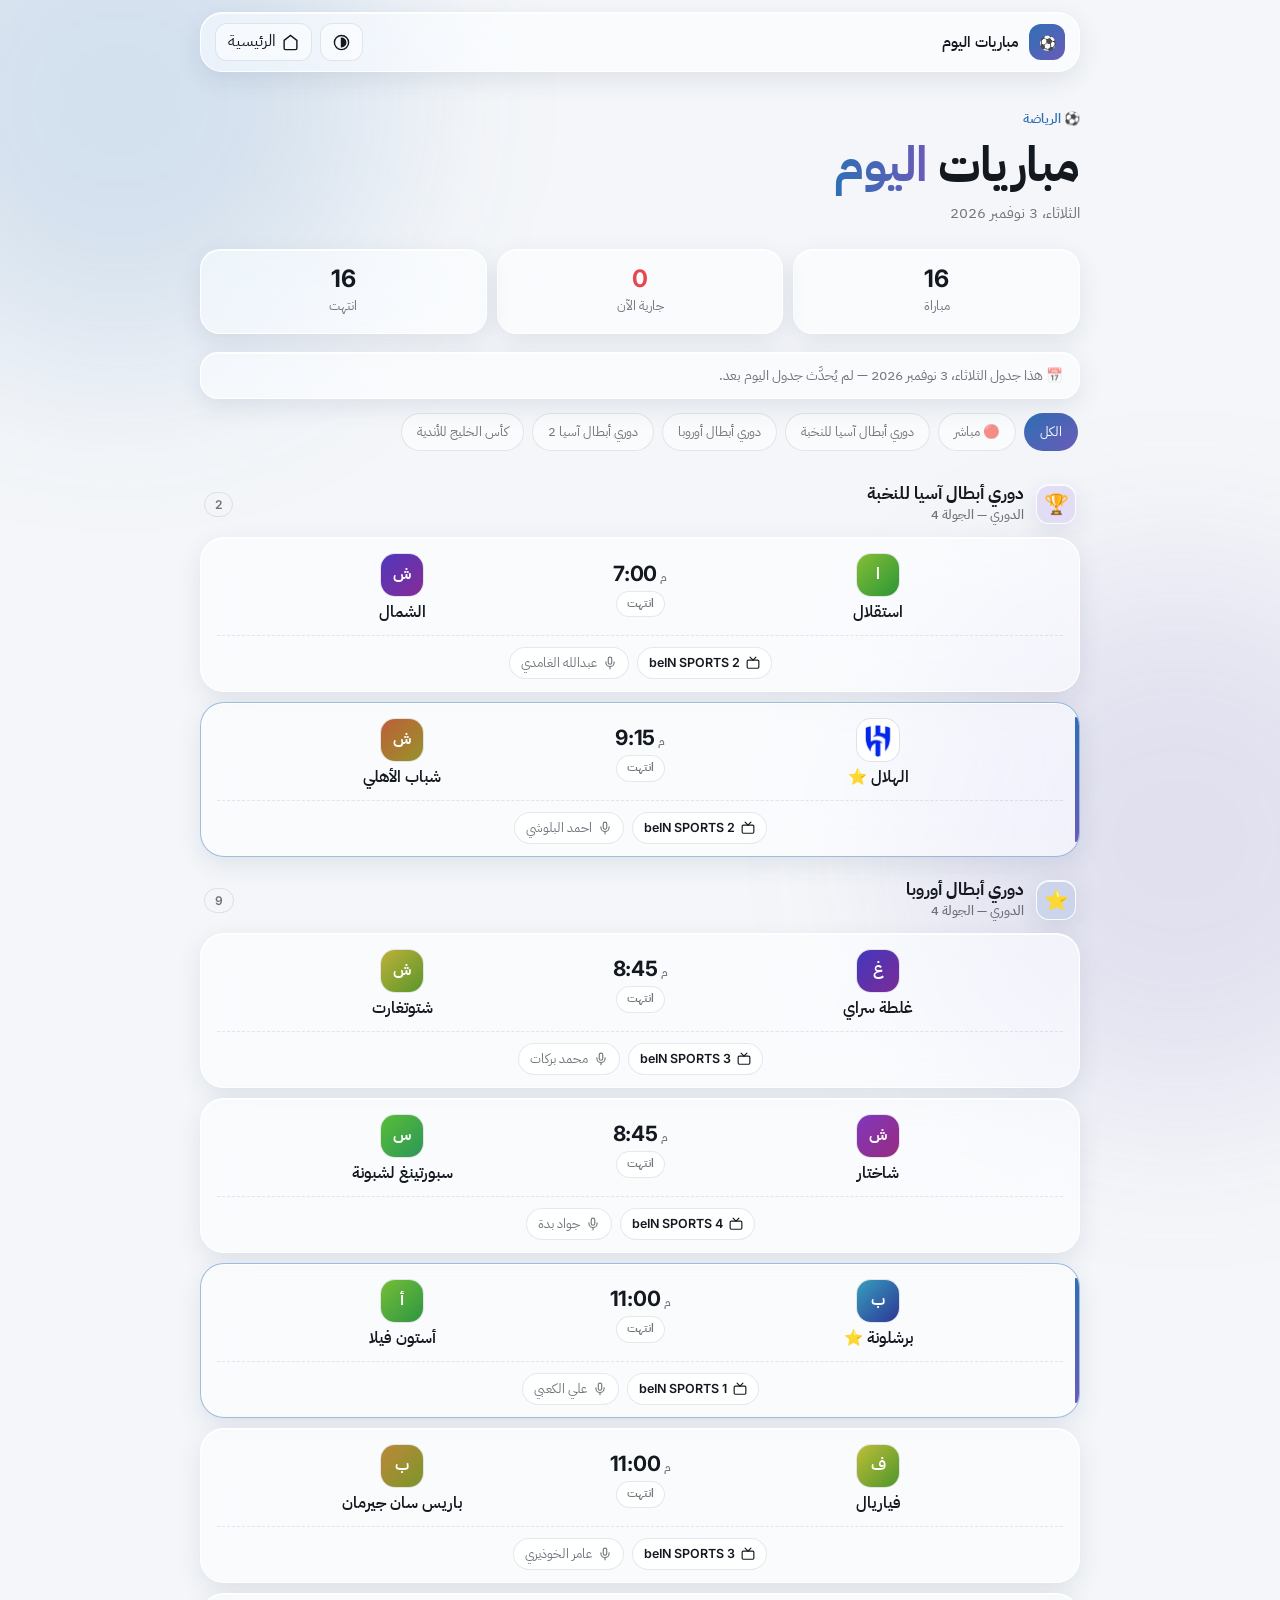
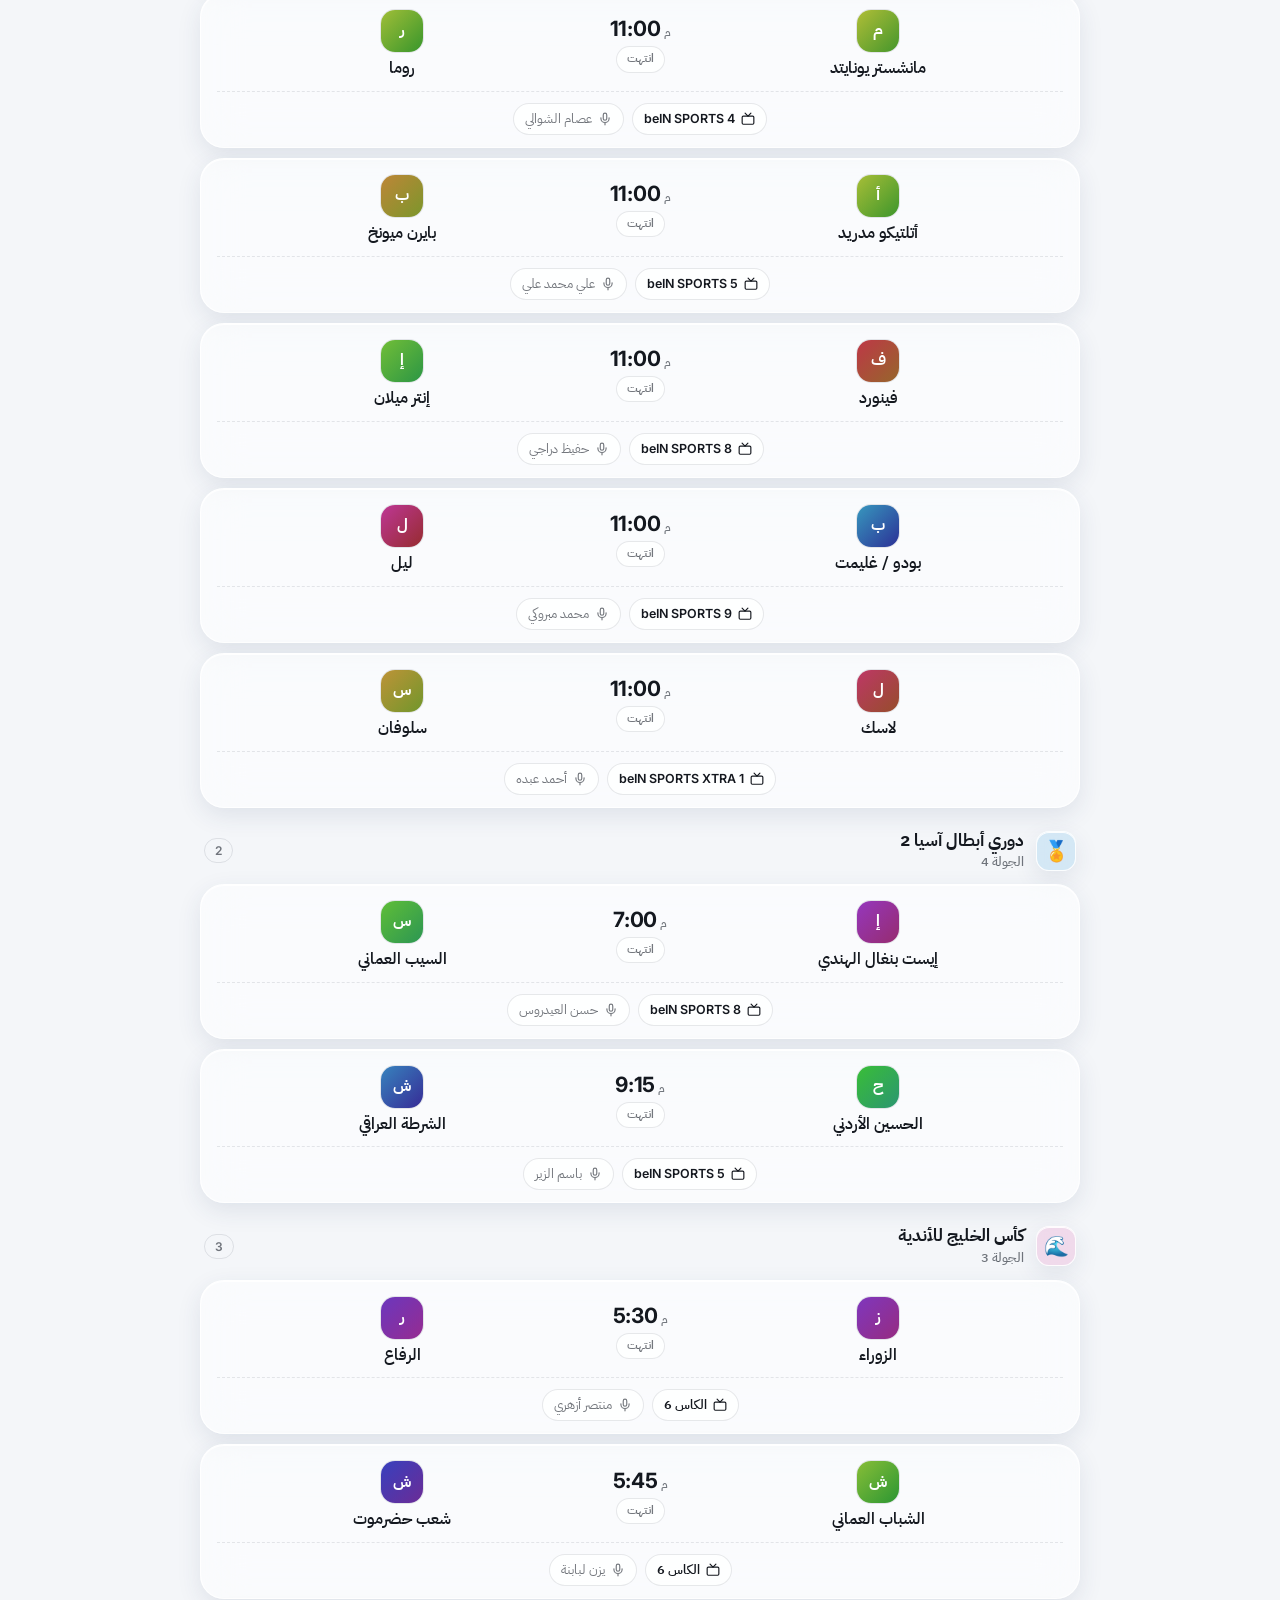
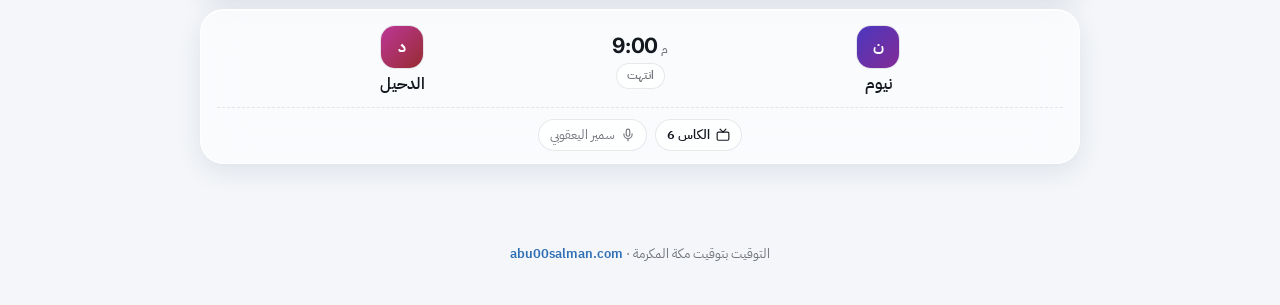
==== matches.html @ 69047733 "Matches: inline player, private device-only M3U panel, channel auto-matching, stale-day counter fix " ====
<!DOCTYPE html>
<html lang="ar" dir="rtl">
<head>
<meta charset="UTF-8"/>
<meta name="viewport" content="width=device-width, initial-scale=1, viewport-fit=cover"/>
<title>مباريات اليوم — رمزي الحقوي</title>
<meta name="description" content="جدول مباريات اليوم مع القنوات الناقلة والمعلقين"/>
<meta name="theme-color" content="#0a0c10"/>
<link rel="icon" href="data:image/svg+xml,<svg xmlns='http://www.w3.org/2000/svg' viewBox='0 0 100 100'><text y='.9em' font-size='80'>⚽</text></svg>"/>
<link rel="preconnect" href="https://fonts.googleapis.com"/>
<link rel="preconnect" href="https://fonts.gstatic.com" crossorigin/>
<link href="https://fonts.googleapis.com/css2?family=IBM+Plex+Sans+Arabic:wght@400;500;600;700&family=Inter:wght@500;600;700;800&display=swap" rel="stylesheet"/>
<style>
*{box-sizing:border-box;margin:0}
:root{
  --bg:#f4f6f9;--text:#14181f;--text2:rgba(24,30,40,.6);
  --glass:rgba(255,255,255,.55);--glass2:rgba(255,255,255,.8);
  --gborder:rgba(255,255,255,.9);--gborder2:rgba(20,30,50,.1);
  --accent:#2f6fb5;--accent2:#6a5bb8;--live:#e5484d;--ok:#1a936f;
  --shadow-sm:0 8px 24px rgba(40,60,100,.1);--hi:inset 0 1px 0 rgba(255,255,255,.9);
  --blob1:rgba(47,111,181,.16);--blob2:rgba(106,91,184,.14);
  color-scheme:light;
}
html[data-theme="dark"]{
  --bg:#0a0c10;--text:#f2f5f9;--text2:rgba(228,234,242,.62);
  --glass:rgba(255,255,255,.055);--glass2:rgba(255,255,255,.1);
  --gborder:rgba(255,255,255,.12);--gborder2:rgba(255,255,255,.2);
  --accent:#7cc4f7;--accent2:#9d8cd4;
  --shadow-sm:0 8px 24px rgba(0,0,0,.35);--hi:inset 0 1px 0 rgba(255,255,255,.08);
  --blob1:rgba(124,196,247,.12);--blob2:rgba(157,140,212,.12);
  color-scheme:dark;
}
html[data-theme="mono"]{
  --bg:#EFEEEA;--text:#0B0B0B;--text2:rgba(11,11,11,.52);
  --glass:#fff;--glass2:#F4F3EF;--gborder:rgba(11,11,11,.08);--gborder2:rgba(11,11,11,.14);
  --accent:#0B0B0B;--accent2:#0B0B0B;--blob1:transparent;--blob2:transparent;
}
body{font-family:'IBM Plex Sans Arabic','Inter',system-ui,sans-serif;background:var(--bg);color:var(--text);min-height:100vh;line-height:1.6;overflow-x:hidden;transition:background .5s,color .5s}
body::before,body::after{content:"";position:fixed;width:520px;height:520px;border-radius:50%;filter:blur(90px);z-index:-1;pointer-events:none}
body::before{background:var(--blob1);top:-160px;inset-inline-end:-140px}
body::after{background:var(--blob2);bottom:-200px;inset-inline-start:-160px}
.glass{background:var(--glass);backdrop-filter:blur(22px) saturate(170%);-webkit-backdrop-filter:blur(22px) saturate(170%);border:1px solid var(--gborder);box-shadow:var(--shadow-sm),var(--hi)}
html[data-theme="mono"] .glass{backdrop-filter:none;-webkit-backdrop-filter:none}
.en{font-family:'Inter',sans-serif;direction:ltr;unicode-bidi:isolate}

header{position:sticky;top:12px;z-index:50;margin:12px auto 0;width:min(96%,880px);border-radius:22px;padding:10px 14px;display:flex;align-items:center;justify-content:space-between;gap:10px}
.brand{display:flex;align-items:center;gap:10px;text-decoration:none;color:var(--text);font-weight:600;font-size:15px}
.logo{width:36px;height:36px;border-radius:12px;background:linear-gradient(135deg,var(--accent),var(--accent2));color:#fff;display:flex;align-items:center;justify-content:center;font:700 14px Inter}
html[data-theme="mono"] .logo{color:#EFEEEA}
.iconbtn{display:inline-flex;align-items:center;justify-content:center;gap:6px;height:38px;min-width:38px;padding:0 12px;border-radius:12px;border:1px solid var(--gborder2);background:var(--glass);color:var(--text);cursor:pointer;font:600 13px inherit;font-family:inherit;text-decoration:none;transition:transform .25s,background .25s}
.iconbtn:hover{transform:translateY(-2px);background:var(--glass2)}
.iconbtn svg{width:17px;height:17px}

main{width:min(94%,880px);margin:0 auto;padding:34px 0 60px}
.eyebrow{display:inline-flex;align-items:center;gap:7px;font-size:13px;font-weight:600;color:var(--accent);margin-bottom:8px}
h1{font-size:clamp(32px,7vw,48px);line-height:1.15;font-weight:700;letter-spacing:-.01em}
.grad{background:linear-gradient(90deg,var(--accent),var(--accent2));-webkit-background-clip:text;background-clip:text;-webkit-text-fill-color:transparent}
.sub{color:var(--text2);margin-top:8px;font-size:15px}

.stats{display:grid;grid-template-columns:repeat(3,1fr);gap:10px;margin:24px 0 18px}
.stat{border-radius:20px;padding:14px 10px;text-align:center}
.stat b{display:block;font:700 24px Inter}
.stat span{font-size:12.5px;color:var(--text2)}

.chips{display:flex;gap:8px;overflow-x:auto;padding:4px 2px 10px;scrollbar-width:none;margin-bottom:8px}
.chips::-webkit-scrollbar{display:none}
.chip{flex:none;border:1px solid var(--gborder2);background:var(--glass);color:var(--text2);padding:8px 15px;border-radius:99px;font:500 13.5px inherit;font-family:inherit;cursor:pointer;transition:all .25s;white-space:nowrap}
.chip.on{background:linear-gradient(135deg,var(--accent),var(--accent2));color:#fff;border-color:transparent}
html[data-theme="mono"] .chip.on{color:#EFEEEA}

.league{margin-top:22px}
.lhead{display:flex;align-items:center;gap:12px;margin-bottom:12px;padding:0 4px}
.lhead .ic{width:40px;height:40px;border-radius:13px;display:flex;align-items:center;justify-content:center;font-size:20px;flex:none}
.lhead h2{font-size:17px;font-weight:700;line-height:1.3}
.lhead small{display:block;color:var(--text2);font-size:12.5px;font-weight:500}
.lhead .count{margin-inline-start:auto;font:600 12px Inter;color:var(--text2);padding:4px 10px;border-radius:99px;border:1px solid var(--gborder2)}

.match{border-radius:24px;padding:16px 16px 12px;margin-bottom:10px;position:relative;overflow:hidden;transition:transform .3s cubic-bezier(.2,.7,.2,1),background .3s;animation:up .5s both}
.match:hover{transform:translateY(-3px)}
.match.fav{border-color:color-mix(in srgb,var(--accent) 45%,transparent)}
.match.fav::before{content:"";position:absolute;inset-block:14px;inset-inline-start:0;width:4px;border-radius:0 4px 4px 0;background:linear-gradient(var(--accent),var(--accent2))}
.row{display:grid;grid-template-columns:1fr auto 1fr;align-items:center;gap:10px}
.team{display:flex;flex-direction:column;align-items:center;gap:6px;text-align:center;font-weight:600;font-size:15.5px;line-height:1.35;min-width:0}
.crest{width:42px;height:42px;border-radius:14px;box-shadow:0 0 0 1px var(--gborder2);display:flex;align-items:center;justify-content:center;font-weight:700;font-size:16px;color:#fff;flex:none}
.mid{display:flex;flex-direction:column;align-items:center;gap:5px;min-width:86px}
.time{font:700 21px Inter;letter-spacing:-.01em;direction:ltr}
.time small{font:600 11px 'IBM Plex Sans Arabic';color:var(--text2);margin-inline-start:3px}
.badge{font-size:11.5px;font-weight:600;padding:3px 10px;border-radius:99px;display:inline-flex;align-items:center;gap:5px}
.b-up{color:var(--accent);background:color-mix(in srgb,var(--accent) 12%,transparent)}
.b-live{color:#fff;background:var(--live)}
.b-live i{width:6px;height:6px;border-radius:50%;background:#fff;animation:pulse 1.2s infinite}
.b-end{color:var(--text2);background:var(--glass2);border:1px solid var(--gborder2)}
.countdown{font-size:11.5px;color:var(--text2)}
.meta{display:flex;justify-content:center;flex-wrap:wrap;gap:8px;margin-top:12px;padding-top:11px;border-top:1px dashed var(--gborder2)}
.pill{display:inline-flex;align-items:center;gap:6px;font-size:12.5px;color:var(--text2);padding:5px 11px;border-radius:99px;background:var(--glass2);border:1px solid var(--gborder2)}
.pill svg{width:14px;height:14px;flex:none}
.pill.ch{color:var(--text);font-weight:600}
.empty{text-align:center;color:var(--text2);padding:40px 10px;border-radius:24px}
footer{text-align:center;color:var(--text2);font-size:13px;padding:10px 0 40px}
footer a{color:var(--accent);text-decoration:none;font-weight:600}
.watch{display:inline-flex;align-items:center;gap:6px;font:600 12.5px inherit;font-family:inherit;padding:5px 13px;border-radius:99px;border:none;cursor:pointer;color:#fff;background:linear-gradient(135deg,var(--accent),var(--accent2))}
html[data-theme="mono"] .watch{color:#EFEEEA}
.watch svg{width:13px;height:13px}
.player{margin-top:12px;border-radius:18px;overflow:hidden;background:#000;position:relative;aspect-ratio:16/9}
.player video{width:100%;height:100%;display:block;background:#000}
.player .msg{position:absolute;inset:0;display:flex;flex-direction:column;align-items:center;justify-content:center;gap:8px;padding:16px;text-align:center;color:#fff;font-size:13.5px;background:rgba(0,0,0,.72)}
.player .msg button{margin-top:4px}
.player .close{position:absolute;top:8px;inset-inline-end:8px;z-index:2;width:30px;height:30px;border-radius:50%;border:none;background:rgba(0,0,0,.55);color:#fff;cursor:pointer;font-size:16px}
.banner{border-radius:18px;padding:12px 16px;font-size:13.5px;color:var(--text2);margin-bottom:10px}
dialog{border:none;padding:0;background:transparent;width:min(94vw,560px);max-height:88vh;color:var(--text)}
dialog::backdrop{background:rgba(5,7,10,.55);backdrop-filter:blur(8px)}
.panel{border-radius:24px;padding:18px;display:flex;flex-direction:column;gap:12px;max-height:88vh;overflow:auto;background:var(--bg)}
.panel h3{font-size:17px}
.panel .field{width:100%;padding:11px 13px;border-radius:13px;border:1px solid var(--gborder2);background:var(--glass);color:var(--text);font:14px inherit;font-family:inherit}
.panel .hint{font-size:12.5px;color:var(--text2)}
.panel .rowx{display:flex;gap:8px;flex-wrap:wrap;align-items:center}
.chlist{display:flex;flex-direction:column;gap:4px;max-height:240px;overflow:auto}
.chlist div{display:flex;justify-content:space-between;gap:8px;font-size:13px;padding:7px 10px;border-radius:10px;background:var(--glass)}
.chlist small{color:var(--text2)}
.maprow{display:grid;grid-template-columns:1fr 1.2fr;gap:8px;align-items:center;font-size:13px}
.maprow select{padding:7px;border-radius:10px;border:1px solid var(--gborder2);background:var(--glass);color:var(--text);font:13px inherit;font-family:inherit;min-width:0}
@keyframes up{from{opacity:0;transform:translateY(14px)}to{opacity:1;transform:none}}
@keyframes pulse{50%{opacity:.3}}
@media (max-width:420px){.team{font-size:14px}.time{font-size:19px}.mid{min-width:76px}.crest{width:36px;height:36px;font-size:14px}}
@media (prefers-reduced-motion:reduce){*{animation:none!important;transition:none!important}}
</style>
</head>
<body>
<header class="glass">
  <a class="brand" href="./"><span class="logo">⚽</span><span>مباريات اليوم</span></a>
  <div style="display:flex;gap:8px">
    <button class="iconbtn" id="themeBtn" aria-label="تبديل المظهر"><svg viewBox="0 0 24 24" fill="none" stroke="currentColor" stroke-width="2"><circle cx="12" cy="12" r="10"/><path d="M12 18a6 6 0 0 0 0-12v12z" fill="currentColor"/></svg></button>
    <a class="iconbtn" href="./" aria-label="العودة للرئيسية"><svg viewBox="0 0 24 24" fill="none" stroke="currentColor" stroke-width="2" stroke-linecap="round"><path d="m3 9 9-7 9 7v11a2 2 0 0 1-2 2H5a2 2 0 0 1-2-2z"/></svg><span>الرئيسية</span></a>
  </div>
</header>

<main>
  <div class="eyebrow">⚽ الرياضة</div>
  <h1>مباريات <span class="grad">اليوم</span></h1>
  <p class="sub" id="dateLine"></p>

  <div class="stats">
    <div class="stat glass"><b id="sTotal">0</b><span>مباراة</span></div>
    <div class="stat glass"><b id="sLive" style="color:var(--live)">0</b><span>جارية الآن</span></div>
    <div class="stat glass"><b id="sUp">0</b><span>قادمة</span></div>
  </div>

  <div id="banner"></div>
  <div class="chips" id="chips" role="tablist"></div>
  <div id="list"></div>
</main>
<footer>التوقيت بتوقيت مكة المكرمة · <a href="./">abu00salman.com</a></footer>

<!-- لوحة الإدارة الخاصة: تفتح بإضافة #admin للرابط. كل ما فيها يُحفظ على هذا الجهاز فقط (IndexedDB) ولا يُرفع لأي مكان -->
<dialog id="admin"><div class="panel glass">
  <div class="rowx" style="justify-content:space-between"><h3>لوحة المصدر الخاص</h3><button class="iconbtn" id="admClose" aria-label="إغلاق">✕</button></div>
  <p class="hint">يُحفظ المصدر وروابط القنوات على هذا الجهاز وهذا المتصفح فقط، ولا يُنشر في الموقع أو GitHub. التشغيل منه متاح في جلستك أنت فقط، ولا يراه زوار الموقع.</p>
  <label class="hint" for="m3uFile">ملف M3U (الأضمن على iPhone)</label>
  <input class="field" type="file" id="m3uFile" accept=".m3u,.m3u8,audio/x-mpegurl,application/x-mpegurl,text/plain"/>
  <label class="hint" for="m3uUrl">أو رابط M3U (يجب أن يكون https ويسمح بـ CORS)</label>
  <div class="rowx"><input class="field" style="flex:1" id="m3uUrl" type="url" inputmode="url" autocomplete="off" placeholder="https://…"/><button class="iconbtn" id="m3uLoad">تحميل</button></div>
  <div class="hint" id="admStatus"></div>
  <input class="field" id="chSearch" type="search" placeholder="ابحث في القنوات… (مثال: bein 2)"/>
  <div class="chlist" id="chList"></div>
  <h3 style="font-size:15px">ربط المباريات بالقنوات</h3>
  <p class="hint">الربط تلقائي حسب اسم القناة، ويمكنك تصحيحه يدويًا هنا.</p>
  <div id="mapList" style="display:flex;flex-direction:column;gap:6px"></div>
  <button class="iconbtn" id="admClear" style="color:var(--live)">حذف المصدر من هذا الجهاز</button>
</div></dialog>

<script>
/* ═══════════ 📦 البيانات — عدّل المباريات من هنا فقط ═══════════
   date: تاريخ اليوم (YYYY-MM-DD) · time: 24 ساعة بتوقيت السعودية
   fav: true لإبراز المباراة                                      */
const DAY = "2026-11-03";
const LEAGUES = [
  {id:"acle",name:"دوري أبطال آسيا للنخبة",round:"الدوري — الجولة 4",icon:"🏆",color:"#7b5cd6",matches:[
    {home:"استقلال",away:"الشمال",time:"19:00",ch:"beIN SPORTS 2",com:"عبدالله الغامدي"},
    {home:"الهلال",away:"شباب الأهلي",time:"21:15",ch:"beIN SPORTS 2",com:"احمد البلوشي",fav:true},
  ]},
  {id:"ucl",name:"دوري أبطال أوروبا",round:"الدوري — الجولة 4",icon:"⭐",color:"#1f4fa8",matches:[
    {home:"غلطة سراي",away:"شتوتغارت",time:"20:45",ch:"beIN SPORTS 3",com:"محمد بركات"},
    {home:"شاختار",away:"سبورتينغ لشبونة",time:"20:45",ch:"beIN SPORTS 4",com:"جواد بدة"},
    {home:"برشلونة",away:"أستون فيلا",time:"23:00",ch:"beIN SPORTS 1",com:"علي الكعبي",fav:true},
    {home:"فياريال",away:"باريس سان جيرمان",time:"23:00",ch:"beIN SPORTS 3",com:"عامر الخوذيري"},
    {home:"مانشستر يونايتد",away:"روما",time:"23:00",ch:"beIN SPORTS 4",com:"عصام الشوالي"},
    {home:"أتلتيكو مدريد",away:"بايرن ميونخ",time:"23:00",ch:"beIN SPORTS 5",com:"علي محمد علي"},
    {home:"فينورد",away:"إنتر ميلان",time:"23:00",ch:"beIN SPORTS 8",com:"حفيظ دراجي"},
    {home:"بودو / غليمت",away:"ليل",time:"23:00",ch:"beIN SPORTS 9",com:"محمد مبروكي"},
    {home:"لاسك",away:"سلوفان",time:"23:00",ch:"beIN SPORTS XTRA 1",com:"أحمد عبده"},
  ]},
  {id:"acl2",name:"دوري أبطال آسيا 2",round:"الجولة 4",icon:"🏅",color:"#2a8fd6",matches:[
    {home:"إيست بنغال الهندي",away:"السيب العماني",time:"19:00",ch:"beIN SPORTS 8",com:"حسن العيدروس"},
    {home:"الحسين الأردني",away:"الشرطة العراقي",time:"21:15",ch:"beIN SPORTS 5",com:"باسم الزير"},
  ]},
  {id:"gcc",name:"كأس الخليج للأندية",round:"الجولة 3",icon:"🌊",color:"#c2439a",matches:[
    {home:"الزوراء",away:"الرفاع",time:"17:30",ch:"الكاس 6",com:"منتصر أزهري"},
    {home:"الشباب العماني",away:"شعب حضرموت",time:"17:45",ch:"الكاس 6",com:"يزن لبابنة"},
    {home:"نيوم",away:"الدحيل",time:"21:00",ch:"الكاس 6",com:"سمير اليعقوبي"},
  ]},
];
/* الاسم الإنجليزي لجلب الشعار تلقائيًا — أو local:مسار_صورة لشعار محلي */
const LOGOS = {"استقلال": "Esteghlal", "الشمال": "Al-Shamal", "الهلال": "local:logos/alhilal.jpg", "شباب الأهلي": "Shabab Al-Ahli", "غلطة سراي": "Galatasaray", "شتوتغارت": "Stuttgart", "شاختار": "Shakhtar Donetsk", "سبورتينغ لشبونة": "Sporting CP", "برشلونة": "Barcelona", "أستون فيلا": "Aston Villa", "فياريال": "Villarreal", "باريس سان جيرمان": "Paris SG", "مانشستر يونايتد": "Manchester United", "روما": "Roma", "أتلتيكو مدريد": "Atletico Madrid", "بايرن ميونخ": "Bayern Munich", "فينورد": "Feyenoord", "إنتر ميلان": "Inter Milan", "بودو / غليمت": "Bodo/Glimt", "ليل": "Lille", "لاسك": "LASK", "سلوفان": "Slovan Bratislava", "إيست بنغال الهندي": "East Bengal", "السيب العماني": "Al-Seeb", "الحسين الأردني": "Al-Hussein", "الشرطة العراقي": "Al-Shorta", "الزوراء": "Al-Zawraa", "الرفاع": "Riffa", "الشباب العماني": "Al-Shabab Oman", "شعب حضرموت": "Shaab Hadramaut", "نيوم": "NEOM", "الدحيل": "Al-Duhail"};
const MATCH_MIN = 115; // مدة المباراة التقريبية بالدقائق
/* 🌐 مصادر بث عامة مرخّصة يراها كل الزوار (HLS ‎.m3u8 عبر https فقط)
   المفتاح: اسم القناة كما في ch، أو "الفريق المضيف|الفريق الضيف" لمباراة بعينها.
   أضف هنا فقط بثًا تملك حق عرضه أو تتيحه الجهة المالكة للعموم.        */
const PUBLIC_SOURCES = {
  // "قناة رياضية مجانية": {label:"البث الرسمي", url:"https://…/index.m3u8"},
};

/* ═══════════ المظهر (مشترك مع الصفحة الرئيسية) ═══════════ */
const THEMES=["dark","light","mono"];
let theme;try{theme=localStorage.getItem("rz-theme")}catch(e){}
if(!THEMES.includes(theme))theme=matchMedia("(prefers-color-scheme:dark)").matches?"dark":"light";
const applyTheme=()=>{document.documentElement.dataset.theme=theme;try{localStorage.setItem("rz-theme",theme)}catch(e){}};
applyTheme();
themeBtn.onclick=()=>{theme=THEMES[(THEMES.indexOf(theme)+1)%3];applyTheme()};

/* ═══════════ المنطق ═══════════ */
const ICON={tv:'<svg viewBox="0 0 24 24" fill="none" stroke="currentColor" stroke-width="2" stroke-linecap="round"><rect x="2" y="7" width="20" height="14" rx="2"/><path d="m17 2-5 5-5-5"/></svg>',
mic:'<svg viewBox="0 0 24 24" fill="none" stroke="currentColor" stroke-width="2" stroke-linecap="round"><rect x="9" y="2" width="6" height="12" rx="3"/><path d="M19 10v1a7 7 0 0 1-14 0v-1M12 18v4"/></svg>'};
const ksaDate=t=>new Date(`${DAY}T${t}:00+03:00`);
const status=m=>{const s=ksaDate(m.time),now=Date.now(),d=(now-s)/60000;return d<0?"up":d<MATCH_MIN?"live":"end"};
const to12=t=>{let[h,m]=t.split(":").map(Number);const p=h>=12?"م":"ص";h=h%12||12;return[`${h}:${String(m).padStart(2,"0")}`,p]};
const left=m=>{const d=Math.round((ksaDate(m.time)-Date.now())/60000);return d>=60?`بعد ${Math.floor(d/60)}س ${d%60}د`:`بعد ${d} دقيقة`};
const hue=s=>{let h=0;for(const c of s)h=(h*31+c.charCodeAt(0))%360;return h};
const crest=n=>{const h=hue(n),u=logoUrl(n);return`<span class="crest" data-team="${esc(n)}" style="background:${u?`#fff url('${u}') center/80% no-repeat`:`linear-gradient(135deg,hsl(${h} 55% 48%),hsl(${(h+40)%360} 55% 38%))`}">${u?"":n.replace(/^ال/,"").trim()[0]}</span>`};
let logoCache={};try{logoCache=JSON.parse(localStorage.getItem("rz-logos")||"{}")}catch(e){}
const logoUrl=n=>{const v=LOGOS[n];if(!v)return"";if(v.startsWith("local:"))return v.slice(6);return logoCache[v]||""};
async function fetchLogos(){
  const need=[...new Set(Object.values(LOGOS))].filter(v=>!v.startsWith("local:")&&!(v in logoCache));
  await Promise.all(need.map(async q=>{try{const r=await fetch("https://www.thesportsdb.com/api/v1/json/3/searchteams.php?t="+encodeURIComponent(q));const j=await r.json();const t=(j.teams||[]).find(t=>t.strSport==="Soccer");logoCache[q]=t&&(t.strBadge||t.strTeamBadge)?(t.strBadge||t.strTeamBadge)+"/tiny":"";}catch(e){}}));
  try{localStorage.setItem("rz-logos",JSON.stringify(logoCache))}catch(e){}
  render();
}
const esc=s=>s.replace(/[&<>"]/g,c=>({"&":"&amp;","<":"&lt;",">":"&gt;",'"':"&quot;"}[c]));

let filter="all";
dateLine.textContent=new Intl.DateTimeFormat("ar-SA-u-ca-gregory-nu-latn",{weekday:"long",day:"numeric",month:"long",year:"numeric",timeZone:"Asia/Riyadh"}).format(ksaDate("12:00"));

function chips(){
  const all=[{id:"all",name:"الكل"},{id:"live",name:"🔴 مباشر"},...LEAGUES];
  document.getElementById("chips").innerHTML=all.map(l=>`<button class="chip ${filter===l.id?"on":""}" data-id="${l.id}">${esc(l.name)}</button>`).join("");
  document.querySelectorAll(".chip").forEach(b=>b.onclick=()=>{filter=b.dataset.id;render()});
}
function card(m,i){
  const st=status(m),[t,p]=to12(m.time);
  const badge=st==="live"?'<span class="badge b-live"><i></i>مباشر</span>':st==="end"?'<span class="badge b-end">انتهت</span>':'<span class="badge b-up">لم تبدأ</span>';
  return`<article class="match glass ${m.fav?"fav":""}" style="animation-delay:${i*40}ms">
    <div class="row">
      <div class="team">${crest(m.home)}<span>${esc(m.home)}${m.fav&&/الهلال|برشلونة/.test(m.home)?" ⭐":""}</span></div>
      <div class="mid"><div class="time">${t}<small>${p}</small></div>${badge}${st==="up"?`<span class="countdown">${left(m)}</span>`:""}</div>
      <div class="team">${crest(m.away)}<span>${esc(m.away)}</span></div>
    </div>
    <div class="meta"><span class="pill ch">${ICON.tv}<span class="${/[a-z]/i.test(m.ch)?"en":""}">${esc(m.ch)}</span></span><span class="pill">${ICON.mic}${esc(m.com)}</span>${sourceFor(m)&&st!=="end"?`<button class="watch" data-key="${esc(keyOf(m))}">${ICON.play}مشاهدة</button>`:""}</div>
  </article>`;
}
function render(){
  const flat=LEAGUES.flatMap(l=>l.matches);
  const c={live:0,up:0,end:0};flat.forEach(m=>c[status(m)]++);
  sTotal.textContent=flat.length;
  sLive.textContent=c.live;
  // بعد انتهاء يوم الجدول كانت العدادات تظهر صفرًا — نعرض المنتهية بدلًا من القادمة
  if(!c.up&&!c.live&&c.end){sUp.textContent=c.end;sUp.nextElementSibling.textContent="انتهت"}
  else{sUp.textContent=c.up;sUp.nextElementSibling.textContent="قادمة"}
  const today=new Intl.DateTimeFormat("en-CA",{timeZone:"Asia/Riyadh"}).format(new Date());
  banner.innerHTML=today>DAY?`<div class="banner glass">📅 هذا جدول ${esc(dateLine.textContent)} — لم يُحدَّث جدول اليوم بعد.</div>`:"";
  if(openPlayer)return; // لا نعيد بناء القائمة أثناء المشاهدة حتى لا ينقطع البث
  chips();
  let i=0;
  const html=LEAGUES.filter(l=>filter==="all"||filter==="live"||filter===l.id).map(l=>{
    const ms=[...l.matches].filter(m=>filter!=="live"||status(m)==="live")
      .sort((a,b)=>({live:0,up:1,end:2}[status(a)]-{live:0,up:1,end:2}[status(b)])||a.time.localeCompare(b.time));
    if(!ms.length)return"";
    return`<section class="league"><div class="lhead"><span class="ic glass" style="background:color-mix(in srgb,${l.color} 18%,var(--glass))">${l.icon}</span><div><h2>${esc(l.name)}</h2><small>${esc(l.round)}</small></div><span class="count">${ms.length}</span></div>${ms.map(m=>card(m,i++)).join("")}</section>`;
  }).join("");
  list.innerHTML=html||'<div class="empty glass">لا توجد مباريات جارية الآن ⚽</div>';
}
/* ═══════════ المصدر الخاص (على هذا الجهاز فقط) ═══════════ */
const DB={
  open(){return this.p||(this.p=new Promise((res,rej)=>{const r=indexedDB.open("rz-iptv",1);r.onupgradeneeded=()=>r.result.createObjectStore("kv");r.onsuccess=()=>res(r.result);r.onerror=()=>rej(r.error)}))},
  async get(k){const d=await this.open();return new Promise(res=>{const r=d.transaction("kv").objectStore("kv").get(k);r.onsuccess=()=>res(r.result);r.onerror=()=>res(undefined)})},
  async set(k,v){const d=await this.open();return new Promise(res=>{const t=d.transaction("kv","readwrite");t.objectStore("kv").put(v,k);t.oncomplete=res;t.onerror=res})},
  async del(k){const d=await this.open();return new Promise(res=>{const t=d.transaction("kv","readwrite");t.objectStore("kv").delete(k);t.oncomplete=res})},
};
let channels=[];   // [{n:الاسم,g:المجموعة,u:الرابط}]
let manualMap={};  // {مفتاح المباراة: رابط القناة}
const keyOf=m=>m.home+"|"+m.away;

function parseM3U(txt){
  const out=[];let cur=null;
  for(const raw of txt.split(/\r?\n/)){const l=raw.trim();if(!l)continue;
    if(l.startsWith("#EXTINF")){const n=l.slice(l.lastIndexOf(",")+1).trim();const g=(l.match(/group-title="([^"]*)"/)||[])[1]||"";cur={n,g}}
    else if(!l.startsWith("#")&&cur){cur.u=l;out.push(cur);cur=null}}
  return out;
}
const norm=s=>s.toLowerCase().replace(/[٠-٩]/g,d=>"٠١٢٣٤٥٦٧٨٩".indexOf(d)).replace(/الكاس/g,"alkass").replace(/[^a-z0-9]+/g," ").trim();
const isLive=c=>!/\/(movie|series)\//.test(c.u);
function autoMatch(ch){
  const q=norm(ch),qt=q.split(" "),num=(q.match(/\d+/g)||[]).join(" ");
  let best=null,bs=-1;
  for(const c of channels){if(!isLive(c))continue;const n=norm(c.n);
    if(!qt.every(t=>n.split(" ").includes(t)))continue;
    if(((n.match(/\d+/g)||[]).filter(x=>!/^(4k|hd|fhd|sd|1080|720|50|60)$/.test(x)).join(" "))!==num)continue; // beIN 2 ≠ beIN 12
    let s=100-n.length;if(/\b(hd|fhd)\b/.test(n))s+=20;if(/\bar|arab|mena/.test(norm(c.g)))s+=10;
    if(s>bs){bs=s;best=c}}
  return best;
}
function sourceFor(m){
  const pub=PUBLIC_SOURCES[keyOf(m)]||PUBLIC_SOURCES[m.ch];
  if(manualMap[keyOf(m)])return{label:"مصدري الخاص",url:manualMap[keyOf(m)],priv:true};
  const a=channels.length&&autoMatch(m.ch);
  if(a)return{label:a.n,url:a.u,priv:true};
  return pub||null;
}

/* ═══════════ المشغّل ═══════════ */
ICON.play='<svg viewBox="0 0 24 24" fill="currentColor"><path d="M7 4v16l13-8z"/></svg>';
let openPlayer=null,hlsLib=null;
const loadHls=()=>hlsLib||(hlsLib=new Promise((res,rej)=>{const s=document.createElement("script");s.src="https://cdnjs.cloudflare.com/ajax/libs/hls.js/1.5.13/hls.min.js";s.onload=()=>res(window.Hls);s.onerror=()=>{hlsLib=null;rej(new Error("hls"))};document.head.appendChild(s)}));
function closePlayer(){if(!openPlayer)return;try{openPlayer.hls&&openPlayer.hls.destroy()}catch(e){}openPlayer.box.remove();openPlayer=null;render()}
function candidates(url){ // روابط Xtream بصيغة ‎.ts نجرب نسختها HLS أولًا لأن المتصفح لا يشغّل ‎.ts مباشرة
  return /\.ts(\?|$)/.test(url)?[url.replace(/\.ts(\?|$)/,".m3u8$1"),url]:[url];
}
function explain(url,code){
  if(location.protocol==="https:"&&url.startsWith("http:"))return"المصدر يعمل عبر http والموقع عبر https، والمتصفح (خصوصًا Safari) يمنع تشغيله داخل الصفحة. اطلب من المزوّد رابط https.";
  if(code==="ts")return"صيغة ‎.ts المباشرة لا تعمل في المتصفح، ولم يتوفر للقناة رابط HLS ‏(.m3u8).";
  if(code==="net")return"تعذّر الوصول إلى البث (انقطاع، أو انتهاء الاشتراك، أو منع CORS من المزوّد).";
  return"تعذّر تشغيل البث.";
}
async function play(m,article){
  closePlayer();
  const src=sourceFor(m);if(!src)return;
  const box=document.createElement("div");box.className="player";
  box.innerHTML='<button class="close" aria-label="إغلاق المشغل">✕</button><video playsinline controls autoplay muted></video><div class="msg">⏳ جارٍ التحميل…</div>';
  article.appendChild(box);
  const v=box.querySelector("video"),msg=box.querySelector(".msg");
  openPlayer={box,hls:null};
  box.querySelector(".close").onclick=closePlayer;
  const fail=t=>{msg.style.display="flex";msg.innerHTML=`<div>⚠️ ${esc(t)}</div><button class="watch">إعادة المحاولة</button>`;msg.querySelector("button").onclick=()=>play(m,article)};
  v.addEventListener("playing",()=>{msg.style.display="none"});
  const urls=candidates(src.url);let lastCode="net";
  for(const u of urls){
    if(openPlayer?.box!==box)return;
    if(/\.ts(\?|$)/.test(u)&&!/\.m3u8/.test(u)){if(urls.length===1)lastCode="ts";continue}
    if(location.protocol==="https:"&&u.startsWith("http:")){fail(explain(u));return}
    const ok=await new Promise(async res=>{
      if(v.canPlayType("application/vnd.apple.mpegurl")){ // Safari / iPhone: HLS أصلي
        const done=r=>{v.onloadedmetadata=v.onerror=null;res(r)};
        v.onloadedmetadata=()=>done(true);v.onerror=()=>done(false);v.src=u;
        setTimeout(()=>done(v.readyState>0),15000);return;
      }
      try{const Hls=await loadHls();if(!Hls.isSupported())return res(false);
        const h=new Hls({lowLatencyMode:true,maxBufferLength:20});openPlayer.hls=h;
        h.on(Hls.Events.MANIFEST_PARSED,()=>res(true));
        h.on(Hls.Events.ERROR,(e,d)=>{if(!d.fatal)return;if(d.type===Hls.ErrorTypes.MEDIA_ERROR){h.recoverMediaError();return}h.destroy();openPlayer&&(openPlayer.hls=null);res(false)});
        h.loadSource(u);h.attachMedia(v);
      }catch(e){res(false)}
    });
    if(ok){v.play().catch(()=>{msg.innerHTML='<button class="watch">▶ تشغيل</button>';msg.querySelector("button").onclick=()=>{v.play();msg.style.display="none"}});return}
  }
  fail(explain(src.url,lastCode));
}
list.addEventListener("click",e=>{const b=e.target.closest(".watch[data-key]");if(!b)return;
  const m=LEAGUES.flatMap(l=>l.matches).find(x=>keyOf(x)===b.dataset.key);if(m)play(m,b.closest(".match"))});

/* ═══════════ لوحة الإدارة (#admin) ═══════════ */
function renderChannels(){
  const q=norm(chSearch.value);const live=channels.filter(isLive);
  const qt=q.split(" ").filter(Boolean);const hits=(qt.length?live.filter(c=>{const w=norm(c.n+" "+c.g).split(" ");return qt.every(t=>w.some(x=>x.startsWith(t)))}):live).slice(0,150);
  chList.innerHTML=hits.map(c=>`<div><span>${esc(c.n)}</span><small>${esc(c.g)}</small></div>`).join("")||'<div><small>لا توجد قنوات</small></div>';
}
function renderMap(){
  const live=channels.filter(isLive).filter(c=>/bein|alkass|الكاس|ssc|sport/i.test(c.n+c.g)).slice(0,400);
  mapList.innerHTML=LEAGUES.flatMap(l=>l.matches).map(m=>{const k=keyOf(m),a=channels.length?autoMatch(m.ch):null;
    return`<div class="maprow"><span>${esc(m.home)} × ${esc(m.away)}<br><small class="hint">${esc(m.ch)}</small></span><select data-k="${esc(k)}"><option value="">${a?"تلقائي: "+esc(a.n):"— بدون ربط —"}</option>${live.map(c=>`<option value="${esc(c.u)}" ${manualMap[k]===c.u?"selected":""}>${esc(c.n)}</option>`).join("")}</select></div>`}).join("");
  mapList.querySelectorAll("select").forEach(s=>s.onchange=async()=>{if(s.value)manualMap[s.dataset.k]=s.value;else delete manualMap[s.dataset.k];await DB.set("map",manualMap);render()});
}
async function setChannels(txt){
  const list=parseM3U(txt);
  if(!list.length){admStatus.textContent="⚠️ لم يُعثر على قنوات في الملف.";return}
  channels=list;await DB.set("channels",list);
  admStatus.textContent=`✅ تم تحميل ${list.filter(isLive).length} قناة مباشرة.`;
  renderChannels();renderMap();render();
}
m3uFile.onchange=async()=>{const f=m3uFile.files[0];if(f){admStatus.textContent="⏳ جارٍ القراءة…";setChannels(await f.text())}};
m3uLoad.onclick=async()=>{const u=m3uUrl.value.trim();if(!u)return;
  if(location.protocol==="https:"&&u.startsWith("http:")){admStatus.textContent="⚠️ الرابط http لا يمكن تحميله من صفحة https. نزّل الملف وارفعه من خانة الملف بالأعلى.";return}
  admStatus.textContent="⏳ جارٍ التحميل…";
  try{const r=await fetch(u);if(!r.ok)throw 0;await setChannels(await r.text());m3uUrl.value=""}catch(e){admStatus.textContent="⚠️ تعذّر التحميل (CORS أو الرابط غير صحيح). جرّب رفع الملف."}};
chSearch.oninput=renderChannels;
admClear.onclick=async()=>{await DB.del("channels");await DB.del("map");channels=[];manualMap={};admStatus.textContent="🗑️ تم الحذف من هذا الجهاز.";renderChannels();renderMap();closePlayer();render()};
admClose.onclick=()=>{admin.close();history.replaceState(null,"",location.pathname)};
const checkHash=()=>{if(location.hash==="#admin"&&!admin.open){admin.showModal();renderChannels();renderMap()}};
addEventListener("hashchange",checkHash);

render();
fetchLogos();
setInterval(render,60000);
(async()=>{try{channels=(await DB.get("channels"))||[];manualMap=(await DB.get("map"))||{};if(channels.length)render()}catch(e){}checkHash()})();
</script>
</body>
</html>
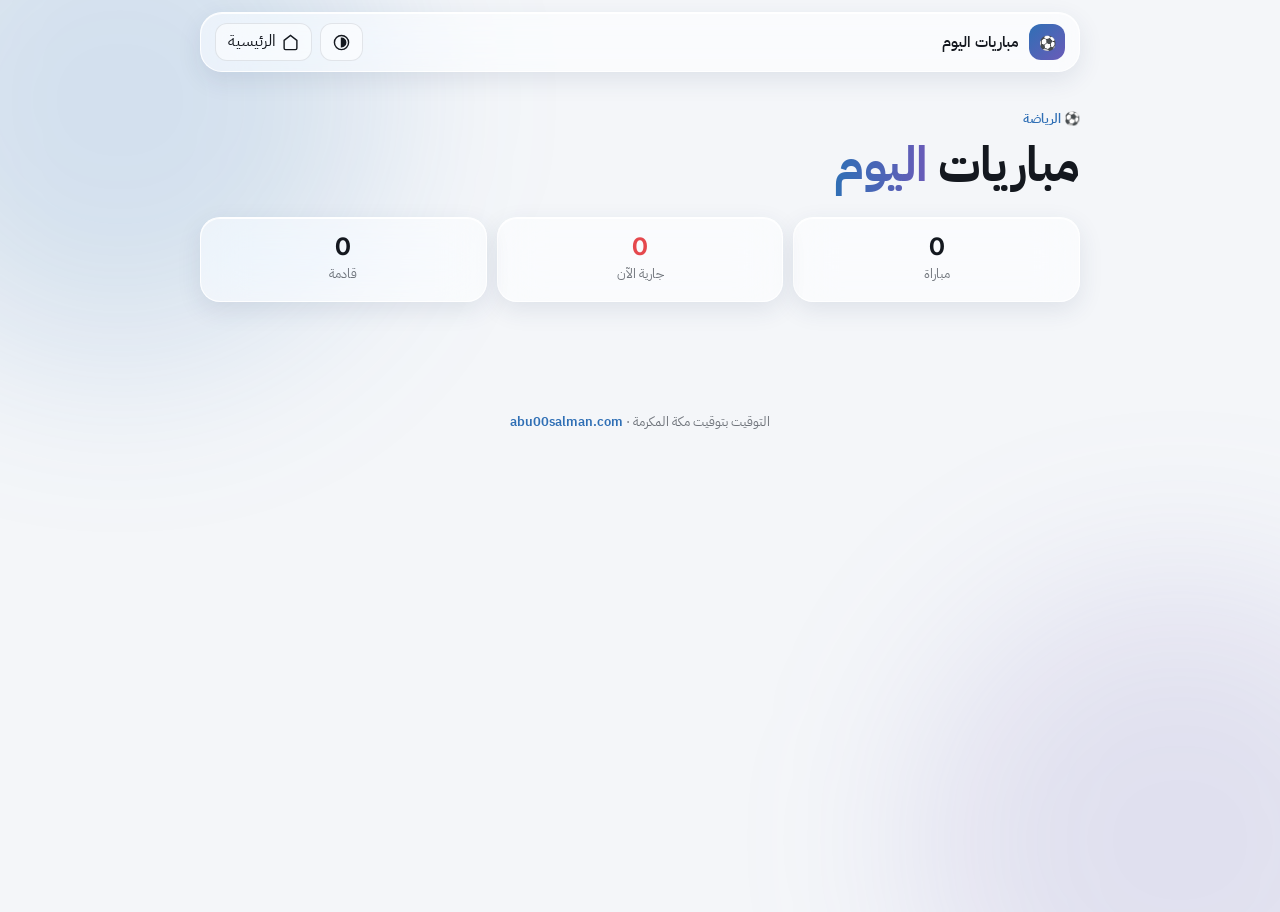
==== commit 048ca18f: "تحديث مباريات اليوم 23 نوفمبر 2026 Co-Authored-By: Claude Opus 5.5 <noreply@anthropic.com> Claude-Se" ====
--- a/matches.html
+++ b/matches.html
@@ -171,36 +171,28 @@
 <script>
 /* ═══════════ 📦 البيانات — عدّل المباريات من هنا فقط ═══════════
    date: تاريخ اليوم (YYYY-MM-DD) · time: 24 ساعة بتوقيت السعودية
-   fav: true لإبراز المباراة                                      */
-const DAY = "2026-11-03";
+const DAY = "2026-11-23";
 const LEAGUES = [
-  {id:"acle",name:"دوري أبطال آسيا للنخبة",round:"الدوري — الجولة 4",icon:"🏆",color:"#7b5cd6",matches:[
-    {home:"استقلال",away:"الشمال",time:"19:00",ch:"beIN SPORTS 2",com:"عبدالله الغامدي"},
-    {home:"الهلال",away:"شباب الأهلي",time:"21:15",ch:"beIN SPORTS 2",com:"احمد البلوشي",fav:true},
+  {id:"acle",name:"دوري أبطال آسيا للنخبة",round:"الدوري — الجولة 5",icon:"🏆",color:"#7b5cd6",matches:[
+    {home:"نفتشي",away:"الهلال",time:"16:45",ch:"beIN SPORTS 1",com:"عصام الشوالي",fav:true},
+    {home:"الشمال",away:"الأهلي",time:"19:00",ch:"beIN SPORTS 1",com:"حفيظ دراجي"},
+    {home:"العين",away:"استقلال",time:"19:00",ch:"beIN SPORTS 2",com:"علي الكعبي"},
+    {home:"تراكتور",away:"الوصل",time:"19:00",ch:"beIN SPORTS 3",com:"حسن العيدروس"},
+    {home:"الاتحاد",away:"باختاكور",time:"21:15",ch:"beIN SPORTS 3",com:"عبدالله الغامدي"},
+    {home:"القوة الجوية",away:"الغرافة",time:"21:15",ch:"beIN SPORTS 1",com:"احمد البلوشي"},
   ]},
-  {id:"ucl",name:"دوري أبطال أوروبا",round:"الدوري — الجولة 4",icon:"⭐",color:"#1f4fa8",matches:[
-    {home:"غلطة سراي",away:"شتوتغارت",time:"20:45",ch:"beIN SPORTS 3",com:"محمد بركات"},
-    {home:"شاختار",away:"سبورتينغ لشبونة",time:"20:45",ch:"beIN SPORTS 4",com:"جواد بدة"},
-    {home:"برشلونة",away:"أستون فيلا",time:"23:00",ch:"beIN SPORTS 1",com:"علي الكعبي",fav:true},
-    {home:"فياريال",away:"باريس سان جيرمان",time:"23:00",ch:"beIN SPORTS 3",com:"عامر الخوذيري"},
-    {home:"مانشستر يونايتد",away:"روما",time:"23:00",ch:"beIN SPORTS 4",com:"عصام الشوالي"},
-    {home:"أتلتيكو مدريد",away:"بايرن ميونخ",time:"23:00",ch:"beIN SPORTS 5",com:"علي محمد علي"},
-    {home:"فينورد",away:"إنتر ميلان",time:"23:00",ch:"beIN SPORTS 8",com:"حفيظ دراجي"},
-    {home:"بودو / غليمت",away:"ليل",time:"23:00",ch:"beIN SPORTS 9",com:"محمد مبروكي"},
-    {home:"لاسك",away:"سلوفان",time:"23:00",ch:"beIN SPORTS XTRA 1",com:"أحمد عبده"},
+  {id:"epl",name:"الدوري الإنجليزي",round:"الجولة 11",icon:"🦁",color:"#3d195b",matches:[
+    {home:"برينتفورد",away:"إيفرتون",time:"23:00",ch:"beIN SPORTS 2",com:"علي محمد علي"},
   ]},
-  {id:"acl2",name:"دوري أبطال آسيا 2",round:"الجولة 4",icon:"🏅",color:"#2a8fd6",matches:[
-    {home:"إيست بنغال الهندي",away:"السيب العماني",time:"19:00",ch:"beIN SPORTS 8",com:"حسن العيدروس"},
-    {home:"الحسين الأردني",away:"الشرطة العراقي",time:"21:15",ch:"beIN SPORTS 5",com:"باسم الزير"},
+  {id:"laliga",name:"الدوري الإسباني",round:"الجولة 13",icon:"🇪🇸",color:"#e8341c",matches:[
+    {home:"ليفانتي",away:"التشي",time:"23:00",ch:"beIN SPORTS 4",com:"نوفل باشي"},
   ]},
-  {id:"gcc",name:"كأس الخليج للأندية",round:"الجولة 3",icon:"🌊",color:"#c2439a",matches:[
-    {home:"الزوراء",away:"الرفاع",time:"17:30",ch:"الكاس 6",com:"منتصر أزهري"},
-    {home:"الشباب العماني",away:"شعب حضرموت",time:"17:45",ch:"الكاس 6",com:"يزن لبابنة"},
-    {home:"نيوم",away:"الدحيل",time:"21:00",ch:"الكاس 6",com:"سمير اليعقوبي"},
+  {id:"seriea",name:"الدوري الإيطالي",round:"الجولة 12",icon:"🇮🇹",color:"#1a73e8",matches:[
+    {home:"مونزا",away:"فيورنتينا",time:"22:45",ch:"STARZPLAY",com:"احمد الخير"},
   ]},
 ];
 /* الاسم الإنجليزي لجلب الشعار تلقائيًا — أو local:مسار_صورة لشعار محلي */
-const LOGOS = {"استقلال": "Esteghlal", "الشمال": "Al-Shamal", "الهلال": "local:logos/alhilal.jpg", "شباب الأهلي": "Shabab Al-Ahli", "غلطة سراي": "Galatasaray", "شتوتغارت": "Stuttgart", "شاختار": "Shakhtar Donetsk", "سبورتينغ لشبونة": "Sporting CP", "برشلونة": "Barcelona", "أستون فيلا": "Aston Villa", "فياريال": "Villarreal", "باريس سان جيرمان": "Paris SG", "مانشستر يونايتد": "Manchester United", "روما": "Roma", "أتلتيكو مدريد": "Atletico Madrid", "بايرن ميونخ": "Bayern Munich", "فينورد": "Feyenoord", "إنتر ميلان": "Inter Milan", "بودو / غليمت": "Bodo/Glimt", "ليل": "Lille", "لاسك": "LASK", "سلوفان": "Slovan Bratislava", "إيست بنغال الهندي": "East Bengal", "السيب العماني": "Al-Seeb", "الحسين الأردني": "Al-Hussein", "الشرطة العراقي": "Al-Shorta", "الزوراء": "Al-Zawraa", "الرفاع": "Riffa", "الشباب العماني": "Al-Shabab Oman", "شعب حضرموت": "Shaab Hadramaut", "نيوم": "NEOM", "الدحيل": "Al-Duhail"};
+const LOGOS = {"نفتشي": "Neftchi Baku", "الهلال": "local:logos/alhilal.jpg", "الشمال": "Al-Shamal", "الأهلي": "Al-Ahli Saudi", "العين": "Al-Ain", "استقلال": "Esteghlal", "تراكتور": "Tractor", "الوصل": "Al-Wasl", "الاتحاد": "Al-Ittihad", "باختاكور": "Pakhtakor", "القوة الجوية": "Al-Quwa Al-Jawiya", "الغرافة": "Al-Gharafa", "برينتفورد": "Brentford", "إيفرتون": "Everton", "ليفانتي": "Levante", "التشي": "Elche", "مونزا": "Monza", "فيورنتينا": "Fiorentina"};
 const MATCH_MIN = 115; // مدة المباراة التقريبية بالدقائق
 /* 🌐 مصادر بث عامة مرخّصة يراها كل الزوار (HLS ‎.m3u8 عبر https فقط)
    المفتاح: اسم القناة كما في ch، أو "الفريق المضيف|الفريق الضيف" لمباراة بعينها.
@@ -249,9 +241,9 @@
   const badge=st==="live"?'<span class="badge b-live"><i></i>مباشر</span>':st==="end"?'<span class="badge b-end">انتهت</span>':'<span class="badge b-up">لم تبدأ</span>';
   return`<article class="match glass ${m.fav?"fav":""}" style="animation-delay:${i*40}ms">
     <div class="row">
-      <div class="team">${crest(m.home)}<span>${esc(m.home)}${m.fav&&/الهلال|برشلونة/.test(m.home)?" ⭐":""}</span></div>
+      <div class="team">${crest(m.home)}<span>${esc(m.home)}${m.fav&&/الهلال/.test(m.home)?" ⭐":""}</span></div>
       <div class="mid"><div class="time">${t}<small>${p}</small></div>${badge}${st==="up"?`<span class="countdown">${left(m)}</span>`:""}</div>
-      <div class="team">${crest(m.away)}<span>${esc(m.away)}</span></div>
+      <div class="team">${crest(m.away)}<span>${esc(m.away)}${m.fav&&/الهلال/.test(m.away)?" ⭐":""}</span></div>
     </div>
     <div class="meta"><span class="pill ch">${ICON.tv}<span class="${/[a-z]/i.test(m.ch)?"en":""}">${esc(m.ch)}</span></span><span class="pill">${ICON.mic}${esc(m.com)}</span>${sourceFor(m)&&st!=="end"?`<button class="watch" data-key="${esc(keyOf(m))}">${ICON.play}مشاهدة</button>`:""}</div>
   </article>`;
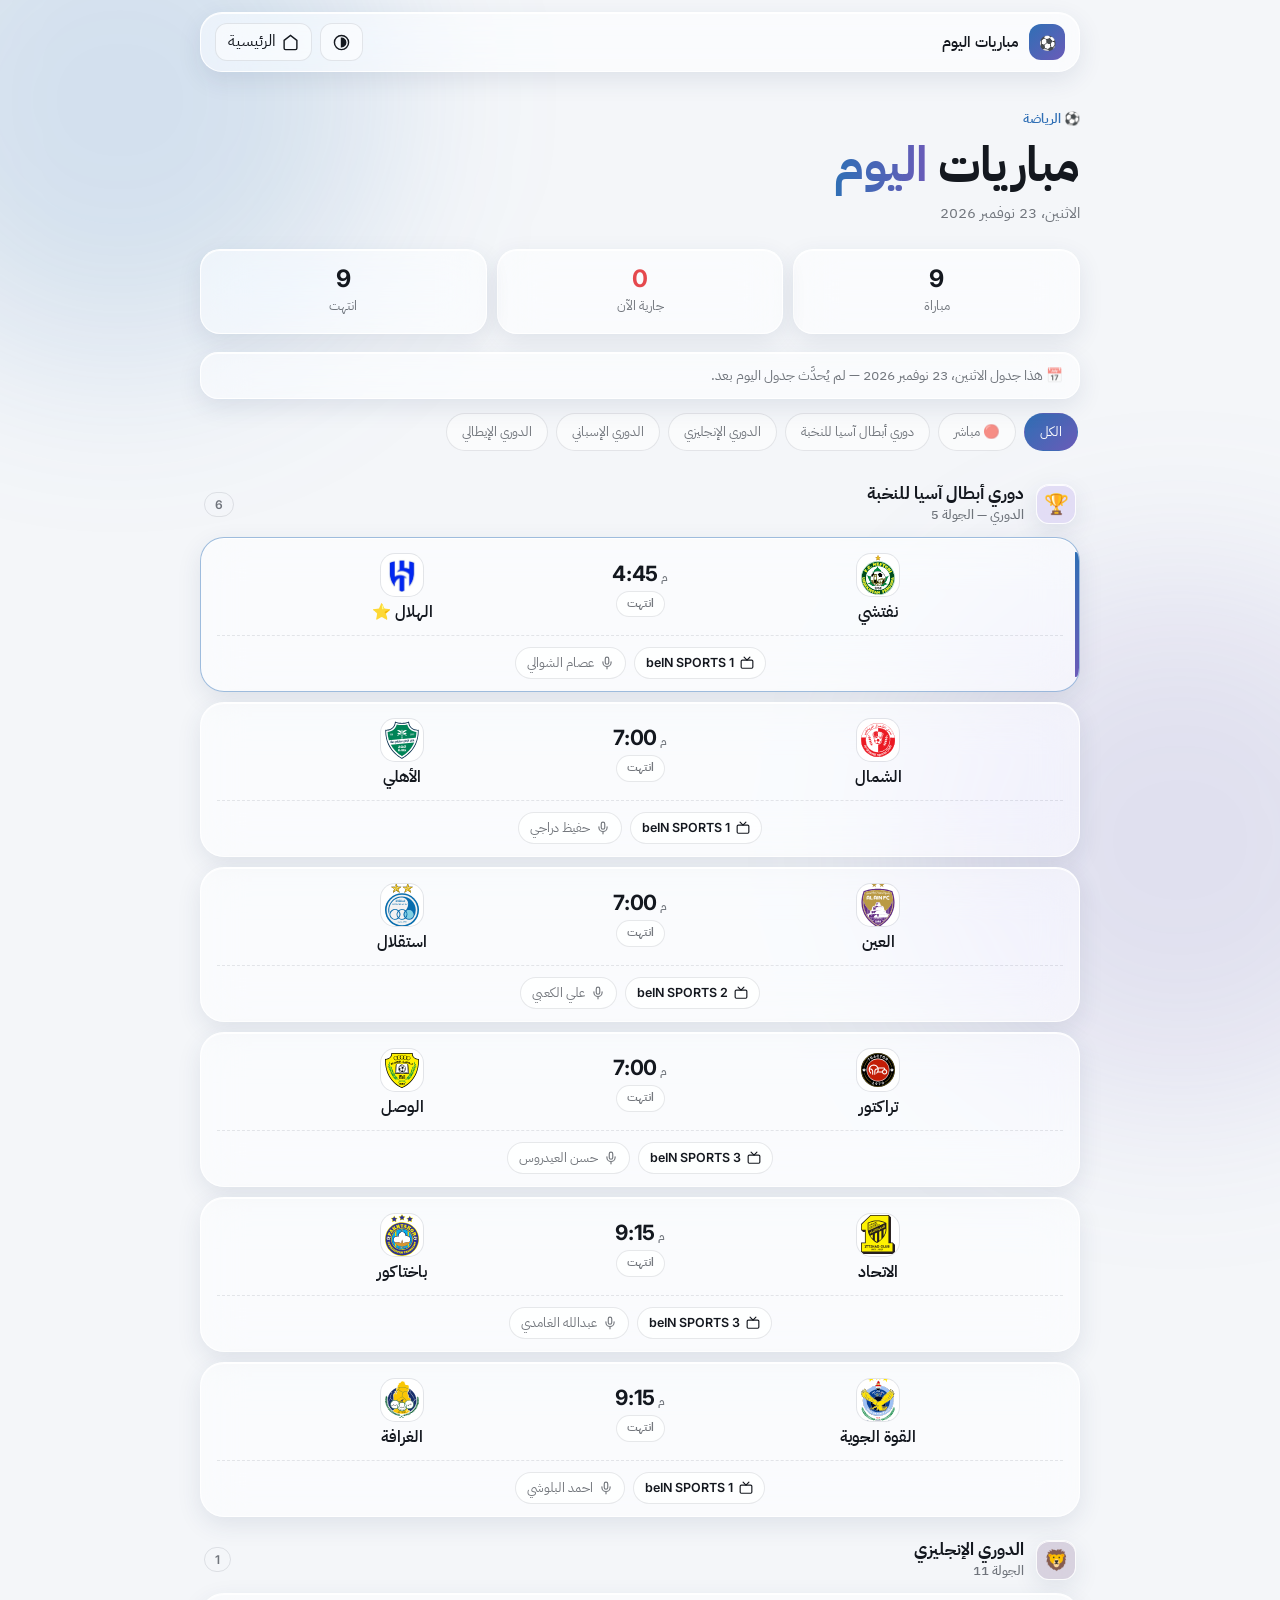
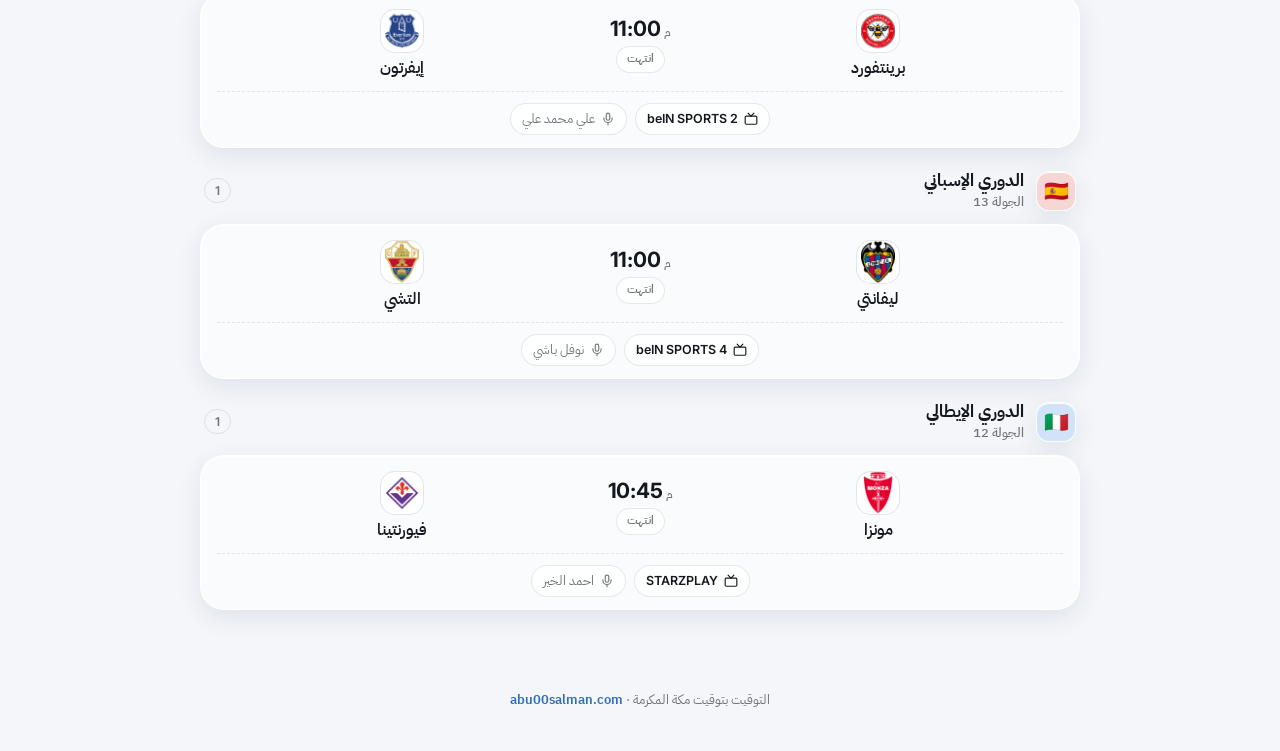
==== commit 89823b83: "إصلاح عرض المباريات وإضافة شعارات جميع الفرق محليًا Co-Authored-By: Claude Opus 5.5 <noreply@anthrop" ====
--- a/matches.html
+++ b/matches.html
@@ -171,6 +171,7 @@
 <script>
 /* ═══════════ 📦 البيانات — عدّل المباريات من هنا فقط ═══════════
    date: تاريخ اليوم (YYYY-MM-DD) · time: 24 ساعة بتوقيت السعودية
+   fav: true لإبراز المباراة                                      */
 const DAY = "2026-11-23";
 const LEAGUES = [
   {id:"acle",name:"دوري أبطال آسيا للنخبة",round:"الدوري — الجولة 5",icon:"🏆",color:"#7b5cd6",matches:[
@@ -192,7 +193,7 @@
   ]},
 ];
 /* الاسم الإنجليزي لجلب الشعار تلقائيًا — أو local:مسار_صورة لشعار محلي */
-const LOGOS = {"نفتشي": "Neftchi Baku", "الهلال": "local:logos/alhilal.jpg", "الشمال": "Al-Shamal", "الأهلي": "Al-Ahli Saudi", "العين": "Al-Ain", "استقلال": "Esteghlal", "تراكتور": "Tractor", "الوصل": "Al-Wasl", "الاتحاد": "Al-Ittihad", "باختاكور": "Pakhtakor", "القوة الجوية": "Al-Quwa Al-Jawiya", "الغرافة": "Al-Gharafa", "برينتفورد": "Brentford", "إيفرتون": "Everton", "ليفانتي": "Levante", "التشي": "Elche", "مونزا": "Monza", "فيورنتينا": "Fiorentina"};
+const LOGOS = {"الهلال": "local:logos/alhilal.jpg", "نفتشي": "local:logos/neftchi.svg", "الشمال": "local:logos/alshamal.svg", "الأهلي": "local:logos/alahli.svg", "العين": "local:logos/alain.svg", "استقلال": "local:logos/esteghlal.svg", "تراكتور": "local:logos/tractor.svg", "الوصل": "local:logos/alwasl.svg", "الاتحاد": "local:logos/alittihad.svg", "باختاكور": "local:logos/pakhtakor.svg", "القوة الجوية": "local:logos/alquwa.svg", "الغرافة": "local:logos/algharafa.svg", "برينتفورد": "local:logos/brentford.png", "إيفرتون": "local:logos/everton.png", "ليفانتي": "local:logos/levante.png", "التشي": "local:logos/elche.png", "مونزا": "local:logos/monza.png", "فيورنتينا": "local:logos/fiorentina.png"};
 const MATCH_MIN = 115; // مدة المباراة التقريبية بالدقائق
 /* 🌐 مصادر بث عامة مرخّصة يراها كل الزوار (HLS ‎.m3u8 عبر https فقط)
    المفتاح: اسم القناة كما في ch، أو "الفريق المضيف|الفريق الضيف" لمباراة بعينها.
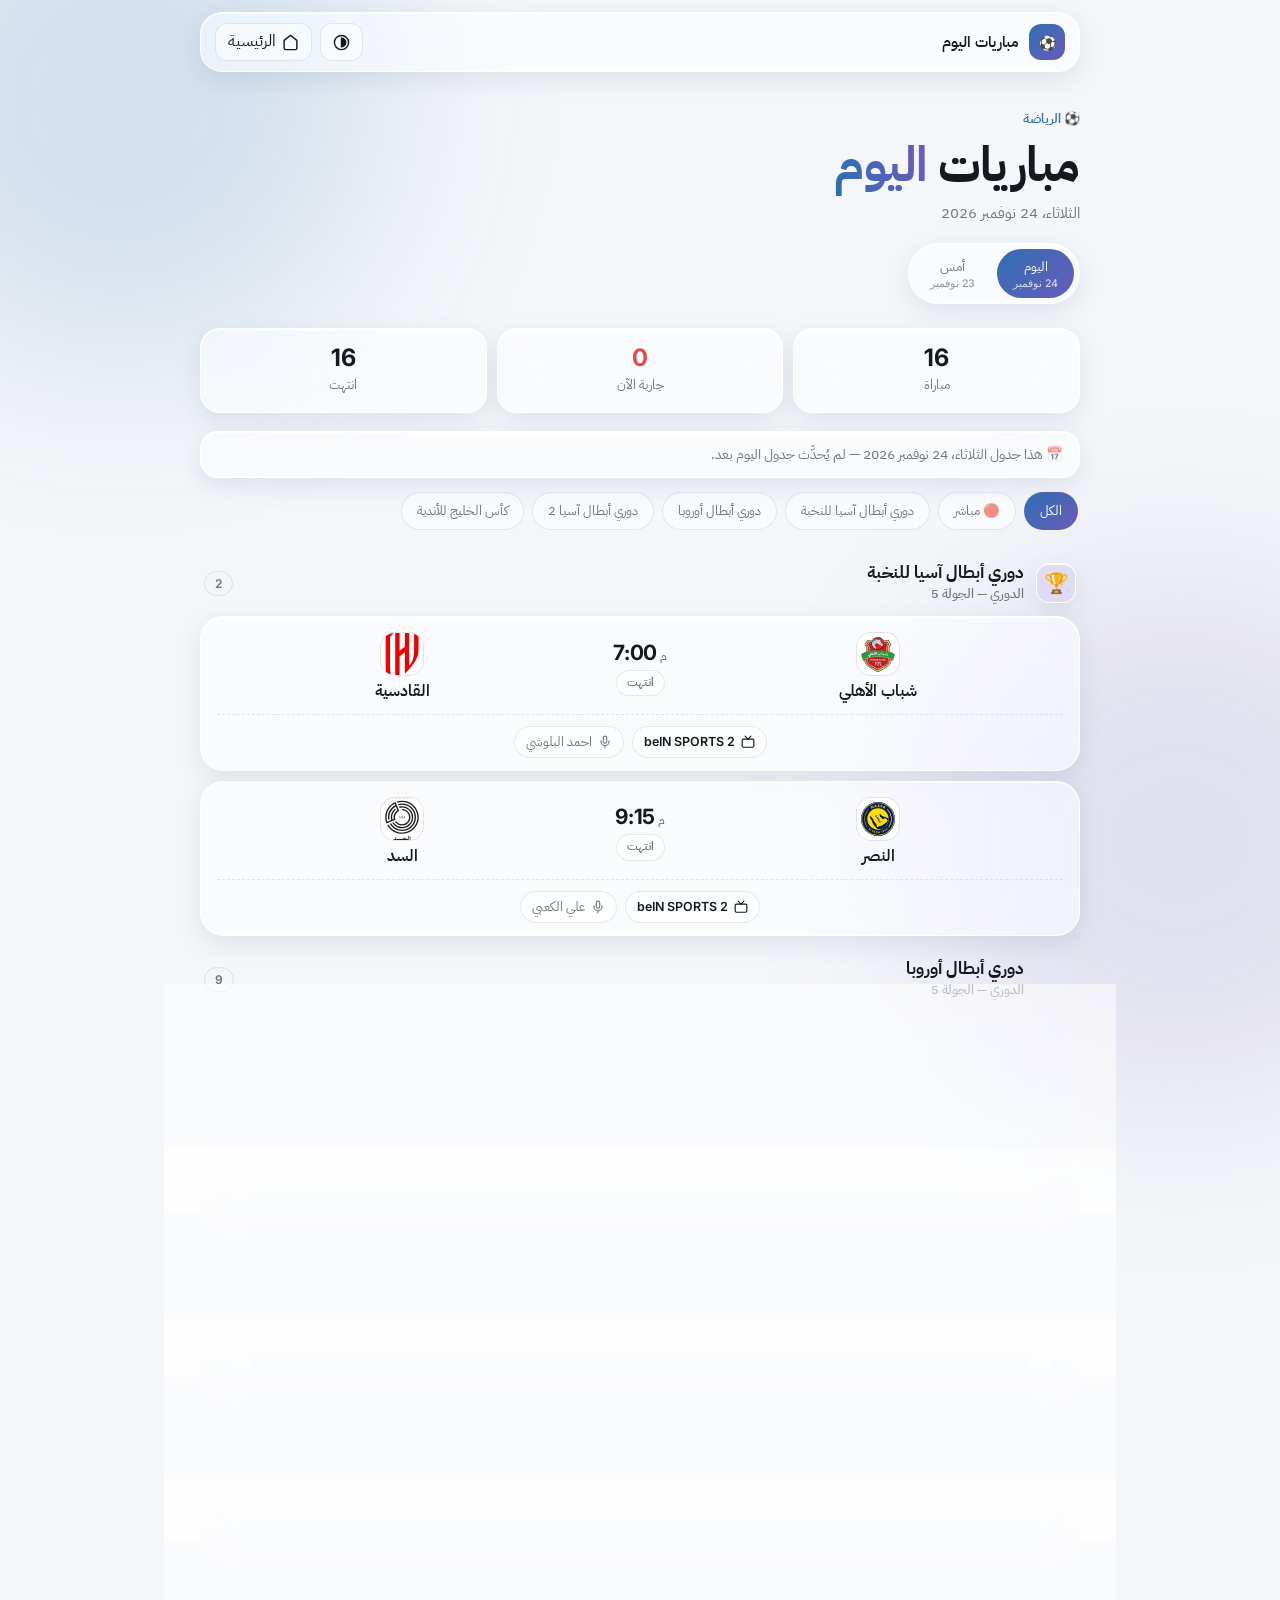
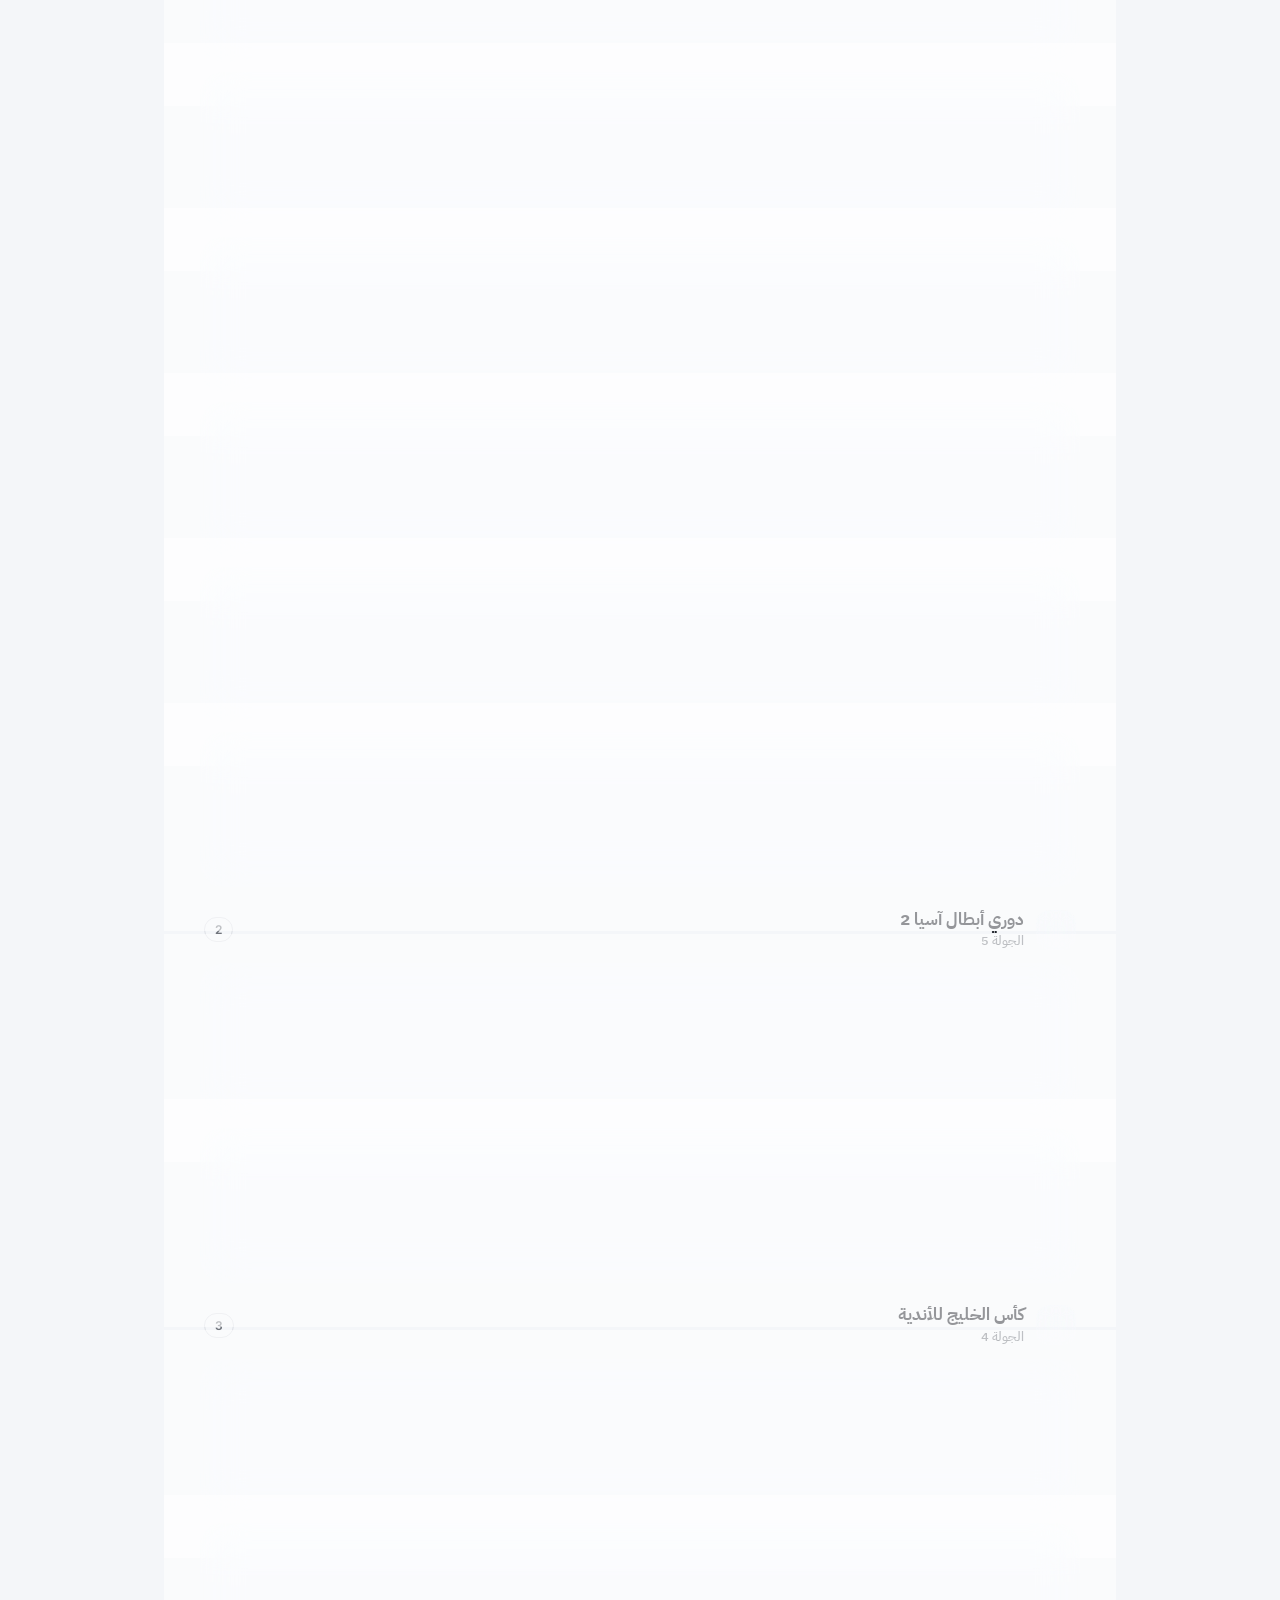
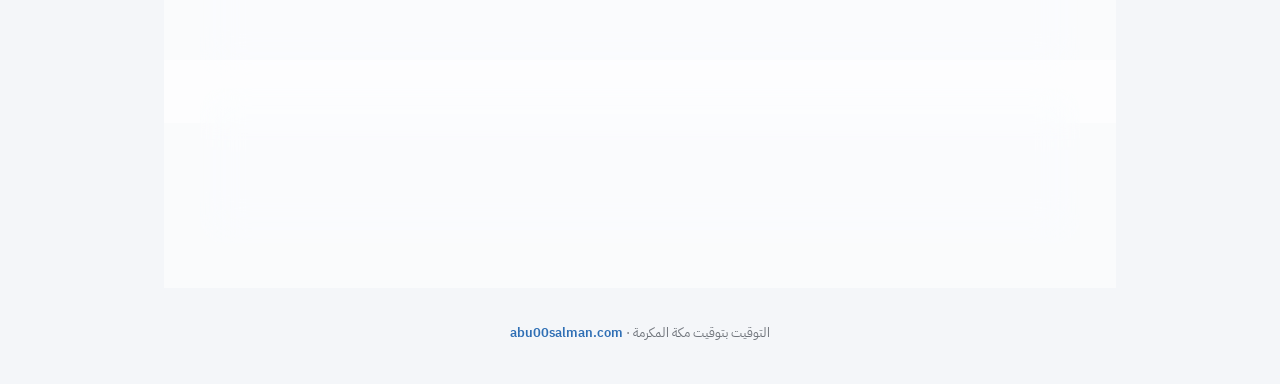
==== commit b46b1948: "مباريات 24 نوفمبر + أرشيف أمس بالنتائج ومبدّل الأيام Co-Authored-By: Claude Opus 5.5 <noreply@anthro" ====
--- a/matches.html
+++ b/matches.html
@@ -95,6 +95,21 @@
 .pill{display:inline-flex;align-items:center;gap:6px;font-size:12.5px;color:var(--text2);padding:5px 11px;border-radius:99px;background:var(--glass2);border:1px solid var(--gborder2)}
 .pill svg{width:14px;height:14px;flex:none}
 .pill.ch{color:var(--text);font-weight:600}
+.days{display:flex;gap:6px;padding:5px;border-radius:99px;margin:18px 0 0;width:max-content;max-width:100%;overflow-x:auto;scrollbar-width:none}
+.days button{flex:none;border:none;background:none;color:var(--text2);font:600 13.5px inherit;font-family:inherit;padding:8px 16px;border-radius:99px;cursor:pointer;transition:all .25s;white-space:nowrap}
+.days button small{display:block;font:500 10.5px Inter;opacity:.75}
+.days button.on{background:linear-gradient(135deg,var(--accent),var(--accent2));color:#fff}
+html[data-theme="mono"] .days button.on{color:#EFEEEA}
+.score{font:800 26px Inter;direction:rtl;display:flex;align-items:center;gap:8px;letter-spacing:-.02em}
+.score i{font-style:normal;color:var(--text2);font-weight:500;font-size:18px}
+.score .tbd{color:var(--text2);font-size:20px;font-weight:600}
+.team.win span{font-weight:800}
+.team.lose{opacity:.55}
+.team.win .crest{box-shadow:0 0 0 2px var(--accent)}
+.b-ft{color:var(--text2);background:var(--glass2);border:1px solid var(--gborder2)}
+.recap{border-radius:20px;padding:14px 16px;margin:14px 0 4px;display:grid;grid-template-columns:repeat(3,1fr);gap:8px;text-align:center}
+.recap b{display:block;font:700 20px Inter}
+.recap span{font-size:12px;color:var(--text2)}
 .empty{text-align:center;color:var(--text2);padding:40px 10px;border-radius:24px}
 footer{text-align:center;color:var(--text2);font-size:13px;padding:10px 0 40px}
 footer a{color:var(--accent);text-decoration:none;font-weight:600}
@@ -136,9 +151,10 @@
 
 <main>
   <div class="eyebrow">⚽ الرياضة</div>
-  <h1>مباريات <span class="grad">اليوم</span></h1>
+  <h1>مباريات <span class="grad" id="hDay">اليوم</span></h1>
   <p class="sub" id="dateLine"></p>
 
+  <nav class="days glass" id="days" aria-label="اختيار اليوم"></nav>
   <div class="stats">
     <div class="stat glass"><b id="sTotal">0</b><span>مباراة</span></div>
     <div class="stat glass"><b id="sLive" style="color:var(--live)">0</b><span>جارية الآن</span></div>
@@ -146,6 +162,7 @@
   </div>
 
   <div id="banner"></div>
+  <div id="recap"></div>
   <div class="chips" id="chips" role="tablist"></div>
   <div id="list"></div>
 </main>
@@ -170,30 +187,60 @@
 
 <script>
 /* ═══════════ 📦 البيانات — عدّل المباريات من هنا فقط ═══════════
-   date: تاريخ اليوم (YYYY-MM-DD) · time: 24 ساعة بتوقيت السعودية
-   fav: true لإبراز المباراة                                      */
-const DAY = "2026-11-23";
-const LEAGUES = [
+   time: 24 ساعة بتوقيت السعودية · fav: true لإبراز المباراة
+   s:[أهداف المضيف, أهداف الضيف] — النتيجة النهائية (اتركها null حتى تُعرف)
+   كل يوم جديد: انقل جدول TODAY إلى أعلى ARCHIVE وأضف النتائج، ثم ضع جدول اليوم */
+const TODAY = {day:"2026-11-24", leagues:[
   {id:"acle",name:"دوري أبطال آسيا للنخبة",round:"الدوري — الجولة 5",icon:"🏆",color:"#7b5cd6",matches:[
-    {home:"نفتشي",away:"الهلال",time:"16:45",ch:"beIN SPORTS 1",com:"عصام الشوالي",fav:true},
-    {home:"الشمال",away:"الأهلي",time:"19:00",ch:"beIN SPORTS 1",com:"حفيظ دراجي"},
-    {home:"العين",away:"استقلال",time:"19:00",ch:"beIN SPORTS 2",com:"علي الكعبي"},
-    {home:"تراكتور",away:"الوصل",time:"19:00",ch:"beIN SPORTS 3",com:"حسن العيدروس"},
-    {home:"الاتحاد",away:"باختاكور",time:"21:15",ch:"beIN SPORTS 3",com:"عبدالله الغامدي"},
-    {home:"القوة الجوية",away:"الغرافة",time:"21:15",ch:"beIN SPORTS 1",com:"احمد البلوشي"},
+    {home:"شباب الأهلي",away:"القادسية",time:"19:00",ch:"beIN SPORTS 2",com:"احمد البلوشي"},
+    {home:"النصر",away:"السد",time:"21:15",ch:"beIN SPORTS 2",com:"علي الكعبي"},
+  ]},
+  {id:"ucl",name:"دوري أبطال أوروبا",round:"الدوري — الجولة 5",icon:"⭐",color:"#1f4fa8",matches:[
+    {home:"غلطة سراي",away:"أستون فيلا",time:"20:45",ch:"beIN SPORTS 3",com:"عصام الشوالي"},
+    {home:"بودو / غليمت",away:"لاسك لينتس",time:"20:45",ch:"beIN SPORTS 4",com:"احمد عبده"},
+    {home:"ريال مدريد",away:"أيندهوفن",time:"23:00",ch:"beIN SPORTS 1",com:"عامر الخوذيري",fav:true},
+    {home:"مانشستر سيتي",away:"نابولي",time:"23:00",ch:"beIN SPORTS 3",com:"حفيظ دراجي"},
+    {home:"آرسنال",away:"بوروسيا دورتموند",time:"23:00",ch:"beIN SPORTS 4",com:"حسن العيدروس"},
+    {home:"كومو",away:"أيك أثينا",time:"23:00",ch:"beIN SPORTS 5",com:"محمد نضال"},
+    {home:"فينورد",away:"بورتو",time:"23:00",ch:"beIN SPORTS 6",com:"علي محمد علي"},
+    {home:"لايبزيغ",away:"لانس",time:"23:00",ch:"beIN SPORTS 8",com:"محمد مبروكي"},
+    {home:"سلوفان",away:"ريال بيتيس",time:"23:00",ch:"beIN SPORTS 9",com:"جواد بدة"},
+  ]},
+  {id:"acl2",name:"دوري أبطال آسيا 2",round:"الجولة 5",icon:"🏅",color:"#2a8fd6",matches:[
+    {home:"إيست بنغال",away:"الحسين",time:"19:00",ch:"beIN SPORTS 1",com:"احمد فؤاد"},
+    {home:"السيب",away:"الشرطة",time:"21:15",ch:"beIN SPORTS 1",com:"عبدالله الغامدي"},
+  ]},
+  {id:"gcc",name:"كأس الخليج للأندية",round:"الجولة 4",icon:"🌊",color:"#c2439a",matches:[
+    {home:"الرفاع",away:"الزوراء",time:"17:30",ch:"الكاس 6",com:"سمير المعيرفي"},
+    {home:"عجمان",away:"الاتفاق",time:"18:30",ch:"الكاس 6",com:"جابر المري"},
+    {home:"الدحيل",away:"نيوم",time:"20:00",ch:"الكاس 6",com:"احمد الطيب"},
+  ]},
+]};
+/* 🗄️ الأرشيف — الأحدث أولًا */
+const ARCHIVE = [
+ {day:"2026-11-23", leagues:[
+  {id:"acle",name:"دوري أبطال آسيا للنخبة",round:"الدوري — الجولة 5",icon:"🏆",color:"#7b5cd6",matches:[
+    {home:"نفتشي",away:"الهلال",time:"16:45",ch:"beIN SPORTS 1",com:"عصام الشوالي",fav:true,s:null},
+    {home:"الشمال",away:"الأهلي",time:"19:00",ch:"beIN SPORTS 1",com:"حفيظ دراجي",s:null},
+    {home:"العين",away:"استقلال",time:"19:00",ch:"beIN SPORTS 2",com:"علي الكعبي",s:null},
+    {home:"تراكتور",away:"الوصل",time:"19:00",ch:"beIN SPORTS 3",com:"حسن العيدروس",s:null},
+    {home:"الاتحاد",away:"باختاكور",time:"21:15",ch:"beIN SPORTS 3",com:"عبدالله الغامدي",s:null},
+    {home:"القوة الجوية",away:"الغرافة",time:"21:15",ch:"beIN SPORTS 1",com:"احمد البلوشي",s:null},
   ]},
   {id:"epl",name:"الدوري الإنجليزي",round:"الجولة 11",icon:"🦁",color:"#3d195b",matches:[
-    {home:"برينتفورد",away:"إيفرتون",time:"23:00",ch:"beIN SPORTS 2",com:"علي محمد علي"},
+    {home:"برينتفورد",away:"إيفرتون",time:"23:00",ch:"beIN SPORTS 2",com:"علي محمد علي",s:null},
   ]},
   {id:"laliga",name:"الدوري الإسباني",round:"الجولة 13",icon:"🇪🇸",color:"#e8341c",matches:[
-    {home:"ليفانتي",away:"التشي",time:"23:00",ch:"beIN SPORTS 4",com:"نوفل باشي"},
+    {home:"ليفانتي",away:"التشي",time:"23:00",ch:"beIN SPORTS 4",com:"نوفل باشي",s:null},
   ]},
   {id:"seriea",name:"الدوري الإيطالي",round:"الجولة 12",icon:"🇮🇹",color:"#1a73e8",matches:[
-    {home:"مونزا",away:"فيورنتينا",time:"22:45",ch:"STARZPLAY",com:"احمد الخير"},
-  ]},
+    {home:"مونزا",away:"فيورنتينا",time:"22:45",ch:"STARZPLAY",com:"احمد الخير",s:null},
+  ]},
+ ]},
 ];
+let DAY = TODAY.day, LEAGUES = TODAY.leagues, VIEW = 0; // 0 = اليوم، 1.. = أيام الأرشيف
 /* الاسم الإنجليزي لجلب الشعار تلقائيًا — أو local:مسار_صورة لشعار محلي */
-const LOGOS = {"الهلال": "local:logos/alhilal.jpg", "نفتشي": "local:logos/neftchi.svg", "الشمال": "local:logos/alshamal.svg", "الأهلي": "local:logos/alahli.svg", "العين": "local:logos/alain.svg", "استقلال": "local:logos/esteghlal.svg", "تراكتور": "local:logos/tractor.svg", "الوصل": "local:logos/alwasl.svg", "الاتحاد": "local:logos/alittihad.svg", "باختاكور": "local:logos/pakhtakor.svg", "القوة الجوية": "local:logos/alquwa.svg", "الغرافة": "local:logos/algharafa.svg", "برينتفورد": "local:logos/brentford.png", "إيفرتون": "local:logos/everton.png", "ليفانتي": "local:logos/levante.png", "التشي": "local:logos/elche.png", "مونزا": "local:logos/monza.png", "فيورنتينا": "local:logos/fiorentina.png"};
+const LOGOS = {"الهلال": "local:logos/alhilal.jpg", "نفتشي": "local:logos/neftchi.svg", "الشمال": "local:logos/alshamal.svg", "الأهلي": "local:logos/alahli.svg", "العين": "local:logos/alain.svg", "استقلال": "local:logos/esteghlal.svg", "تراكتور": "local:logos/tractor.svg", "الوصل": "local:logos/alwasl.svg", "الاتحاد": "local:logos/alittihad.svg", "باختاكور": "local:logos/pakhtakor.svg", "القوة الجوية": "local:logos/alquwa.svg", "الغرافة": "local:logos/algharafa.svg", "برينتفورد": "local:logos/brentford.png", "إيفرتون": "local:logos/everton.png", "ليفانتي": "local:logos/levante.png", "التشي": "local:logos/elche.png", "مونزا": "local:logos/monza.png", "فيورنتينا": "local:logos/fiorentina.png", "شباب الأهلي": "local:logos/shababahli.svg", "القادسية": "local:logos/qadsiah.svg", "النصر": "local:logos/alnassr.svg", "السد": "local:logos/alsadd.svg", "غلطة سراي": "local:logos/galatasaray.png", "أستون فيلا": "local:logos/astonvilla.png", "بودو / غليمت": "local:logos/bodo.png", "لاسك لينتس": "local:logos/lask.png", "ريال مدريد": "local:logos/realmadrid.png", "أيندهوفن": "local:logos/psv.png", "مانشستر سيتي": "local:logos/mancity.png", "نابولي": "local:logos/napoli.png", "آرسنال": "local:logos/arsenal.png", "بوروسيا دورتموند": "local:logos/dortmund.png", "كومو": "local:logos/como.png", "أيك أثينا": "local:logos/aek.png", "فينورد": "local:logos/feyenoord.png", "بورتو": "local:logos/porto.png", "لايبزيغ": "local:logos/leipzig.png", "لانس": "local:logos/lens.png", "سلوفان": "local:logos/slovan.svg", "ريال بيتيس": "local:logos/betis.png", "إيست بنغال": "local:logos/eastbengal.svg", "الحسين": "local:logos/alhussein.svg", "الشرطة": "local:logos/alshorta.svg", "الزوراء": "local:logos/alzawraa.svg", "عجمان": "local:logos/ajman.svg", "الاتفاق": "local:logos/ettifaq.svg", "الدحيل": "local:logos/duhail.svg", "نيوم": "local:logos/neom.svg"};
 const MATCH_MIN = 115; // مدة المباراة التقريبية بالدقائق
 /* 🌐 مصادر بث عامة مرخّصة يراها كل الزوار (HLS ‎.m3u8 عبر https فقط)
    المفتاح: اسم القناة كما في ch، أو "الفريق المضيف|الفريق الضيف" لمباراة بعينها.
@@ -230,7 +277,14 @@
 const esc=s=>s.replace(/[&<>"]/g,c=>({"&":"&amp;","<":"&lt;",">":"&gt;",'"':"&quot;"}[c]));
 
 let filter="all";
-dateLine.textContent=new Intl.DateTimeFormat("ar-SA-u-ca-gregory-nu-latn",{weekday:"long",day:"numeric",month:"long",year:"numeric",timeZone:"Asia/Riyadh"}).format(ksaDate("12:00"));
+const fmtDay=()=>new Intl.DateTimeFormat("ar-SA-u-ca-gregory-nu-latn",{weekday:"long",day:"numeric",month:"long",year:"numeric",timeZone:"Asia/Riyadh"}).format(ksaDate("12:00"));
+dateLine.textContent=fmtDay();
+const shortDay=d=>new Intl.DateTimeFormat("ar-SA-u-ca-gregory-nu-latn",{day:"numeric",month:"short",timeZone:"Asia/Riyadh"}).format(new Date(d+"T12:00:00+03:00"));
+function dayTabs(){
+  const all=[TODAY,...ARCHIVE];
+  days.innerHTML=all.map((d,i)=>`<button class="${VIEW===i?"on":""}" data-i="${i}">${i===0?"اليوم":i===1?"أمس":"قبل "+i+" أيام"}<small>${shortDay(d.day)}</small></button>`).join("");
+  days.querySelectorAll("button").forEach(b=>b.onclick=()=>{VIEW=+b.dataset.i;const d=all[VIEW];DAY=d.day;LEAGUES=d.leagues;filter="all";closePlayer();dateLine.textContent=fmtDay();hDay.textContent=VIEW===0?"اليوم":VIEW===1?"أمس":"سابقة";dayTabs();render()});
+}
 
 function chips(){
   const all=[{id:"all",name:"الكل"},{id:"live",name:"🔴 مباشر"},...LEAGUES];
@@ -238,13 +292,14 @@
   document.querySelectorAll(".chip").forEach(b=>b.onclick=()=>{filter=b.dataset.id;render()});
 }
 function card(m,i){
-  const st=status(m),[t,p]=to12(m.time);
+  const st=status(m),[t,p]=to12(m.time),done=st==="end"&&Array.isArray(m.s);
+  const res=done?(m.s[0]>m.s[1]?["win","lose"]:m.s[0]<m.s[1]?["lose","win"]:["",""]):["",""];
   const badge=st==="live"?'<span class="badge b-live"><i></i>مباشر</span>':st==="end"?'<span class="badge b-end">انتهت</span>':'<span class="badge b-up">لم تبدأ</span>';
   return`<article class="match glass ${m.fav?"fav":""}" style="animation-delay:${i*40}ms">
     <div class="row">
-      <div class="team">${crest(m.home)}<span>${esc(m.home)}${m.fav&&/الهلال/.test(m.home)?" ⭐":""}</span></div>
-      <div class="mid"><div class="time">${t}<small>${p}</small></div>${badge}${st==="up"?`<span class="countdown">${left(m)}</span>`:""}</div>
-      <div class="team">${crest(m.away)}<span>${esc(m.away)}${m.fav&&/الهلال/.test(m.away)?" ⭐":""}</span></div>
+      <div class="team ${res[0]}">${crest(m.home)}<span>${esc(m.home)}${m.fav&&/الهلال|ريال مدريد/.test(m.home)?" ⭐":""}</span></div>
+      <div class="mid">${done?`<div class="score">${m.s[0]}<i>–</i>${m.s[1]}</div><span class="badge b-ft">انتهت · ${t}${p}</span>`:VIEW&&st==="end"?`<div class="score"><span class="tbd">– : –</span></div><span class="badge b-ft">بانتظار النتيجة</span>`:`<div class="time">${t}<small>${p}</small></div>${badge}`}${st==="up"?`<span class="countdown">${left(m)}</span>`:""}</div>
+      <div class="team ${res[1]}">${crest(m.away)}<span>${esc(m.away)}${m.fav&&/الهلال|ريال مدريد/.test(m.away)?" ⭐":""}</span></div>
     </div>
     <div class="meta"><span class="pill ch">${ICON.tv}<span class="${/[a-z]/i.test(m.ch)?"en":""}">${esc(m.ch)}</span></span><span class="pill">${ICON.mic}${esc(m.com)}</span>${sourceFor(m)&&st!=="end"?`<button class="watch" data-key="${esc(keyOf(m))}">${ICON.play}مشاهدة</button>`:""}</div>
   </article>`;
@@ -258,7 +313,11 @@
   if(!c.up&&!c.live&&c.end){sUp.textContent=c.end;sUp.nextElementSibling.textContent="انتهت"}
   else{sUp.textContent=c.up;sUp.nextElementSibling.textContent="قادمة"}
   const today=new Intl.DateTimeFormat("en-CA",{timeZone:"Asia/Riyadh"}).format(new Date());
-  banner.innerHTML=today>DAY?`<div class="banner glass">📅 هذا جدول ${esc(dateLine.textContent)} — لم يُحدَّث جدول اليوم بعد.</div>`:"";
+  banner.innerHTML=!VIEW&&today>DAY?`<div class="banner glass">📅 هذا جدول ${esc(dateLine.textContent)} — لم يُحدَّث جدول اليوم بعد.</div>`:"";
+  const fin=flat.filter(m=>Array.isArray(m.s));
+  if(VIEW){const goals=fin.reduce((a,m)=>a+m.s[0]+m.s[1],0),draws=fin.filter(m=>m.s[0]===m.s[1]).length;
+    recap.innerHTML=fin.length?`<div class="recap glass"><div><b>${goals}</b><span>هدف</span></div><div><b>${fin.length?(goals/fin.length).toFixed(1):0}</b><span>معدل الأهداف</span></div><div><b>${draws}</b><span>تعادل</span></div></div>`:`<div class="banner glass">🗂️ أرشيف ${esc(fmtDay())} — النتائج تُضاف قريبًا.</div>`;
+  }else recap.innerHTML="";
   if(openPlayer)return; // لا نعيد بناء القائمة أثناء المشاهدة حتى لا ينقطع البث
   chips();
   let i=0;
@@ -388,6 +447,7 @@
 const checkHash=()=>{if(location.hash==="#admin"&&!admin.open){admin.showModal();renderChannels();renderMap()}};
 addEventListener("hashchange",checkHash);
 
+dayTabs();
 render();
 fetchLogos();
 setInterval(render,60000);
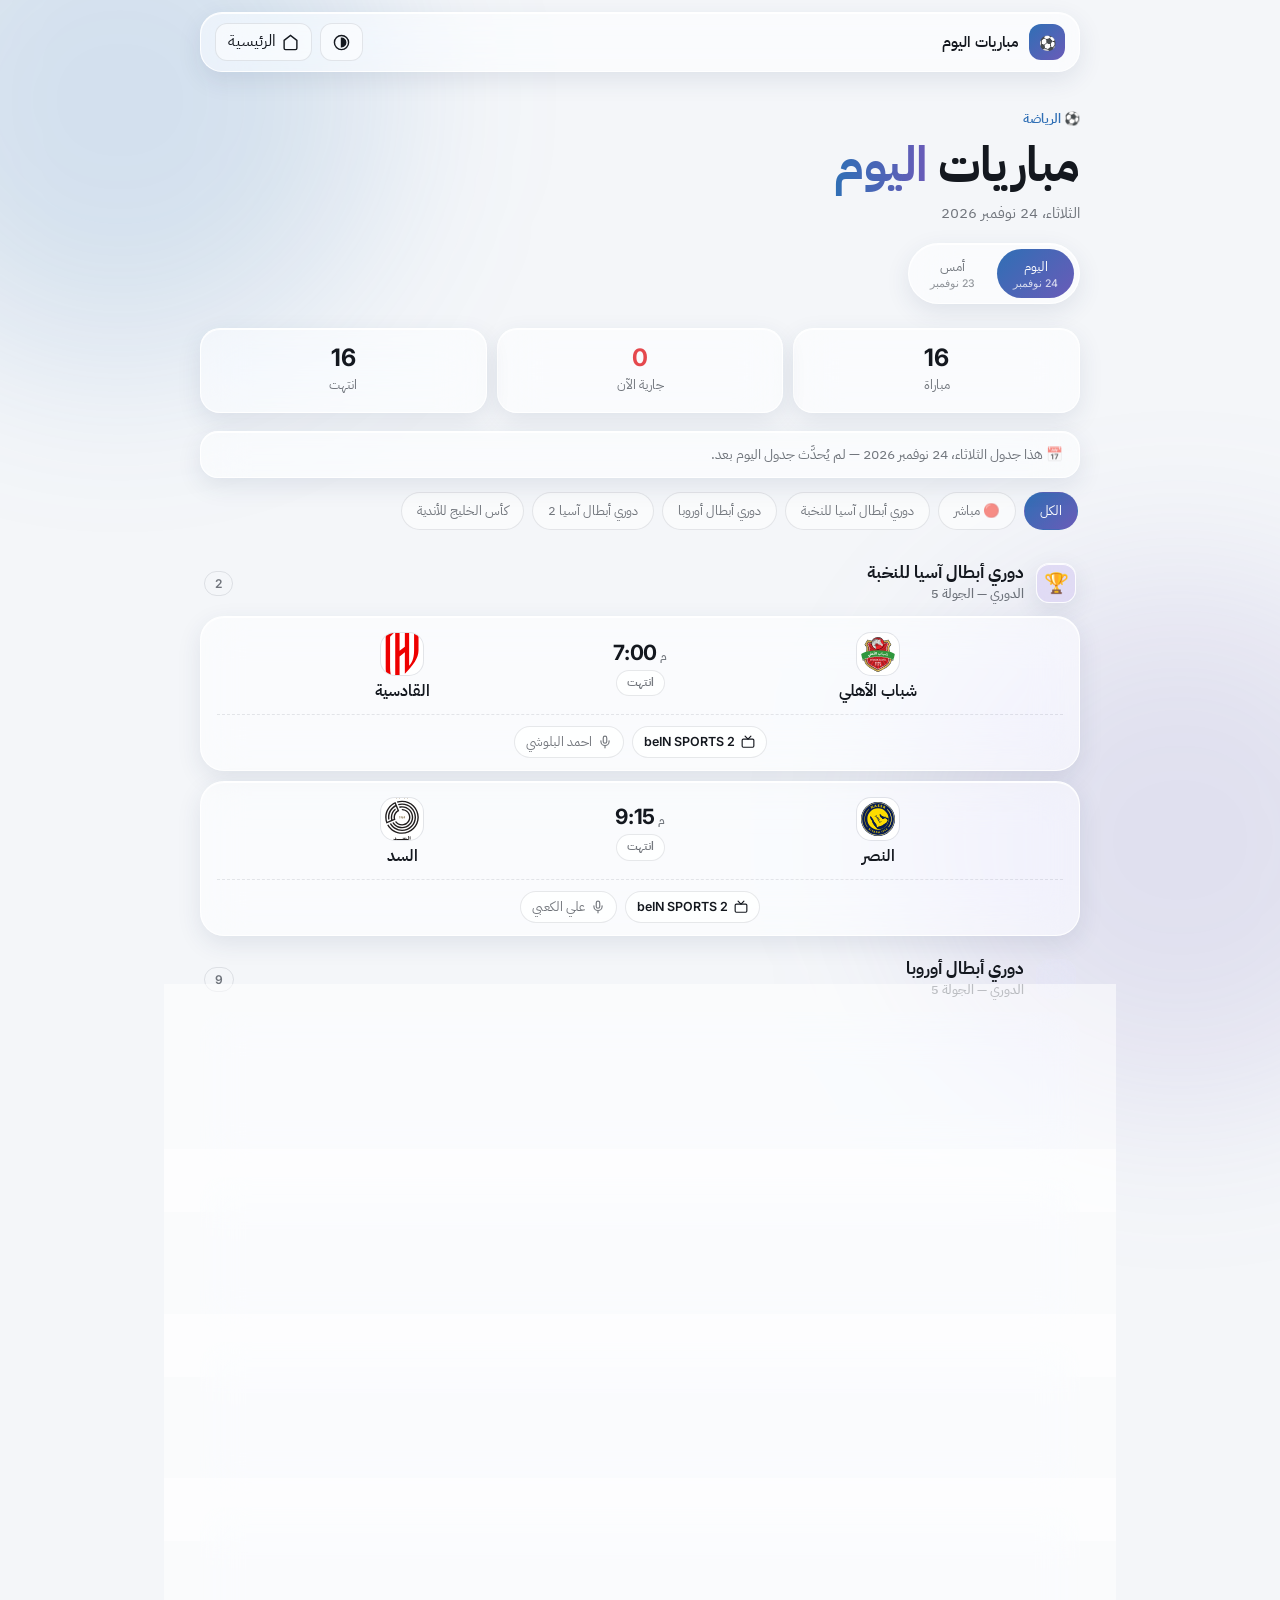
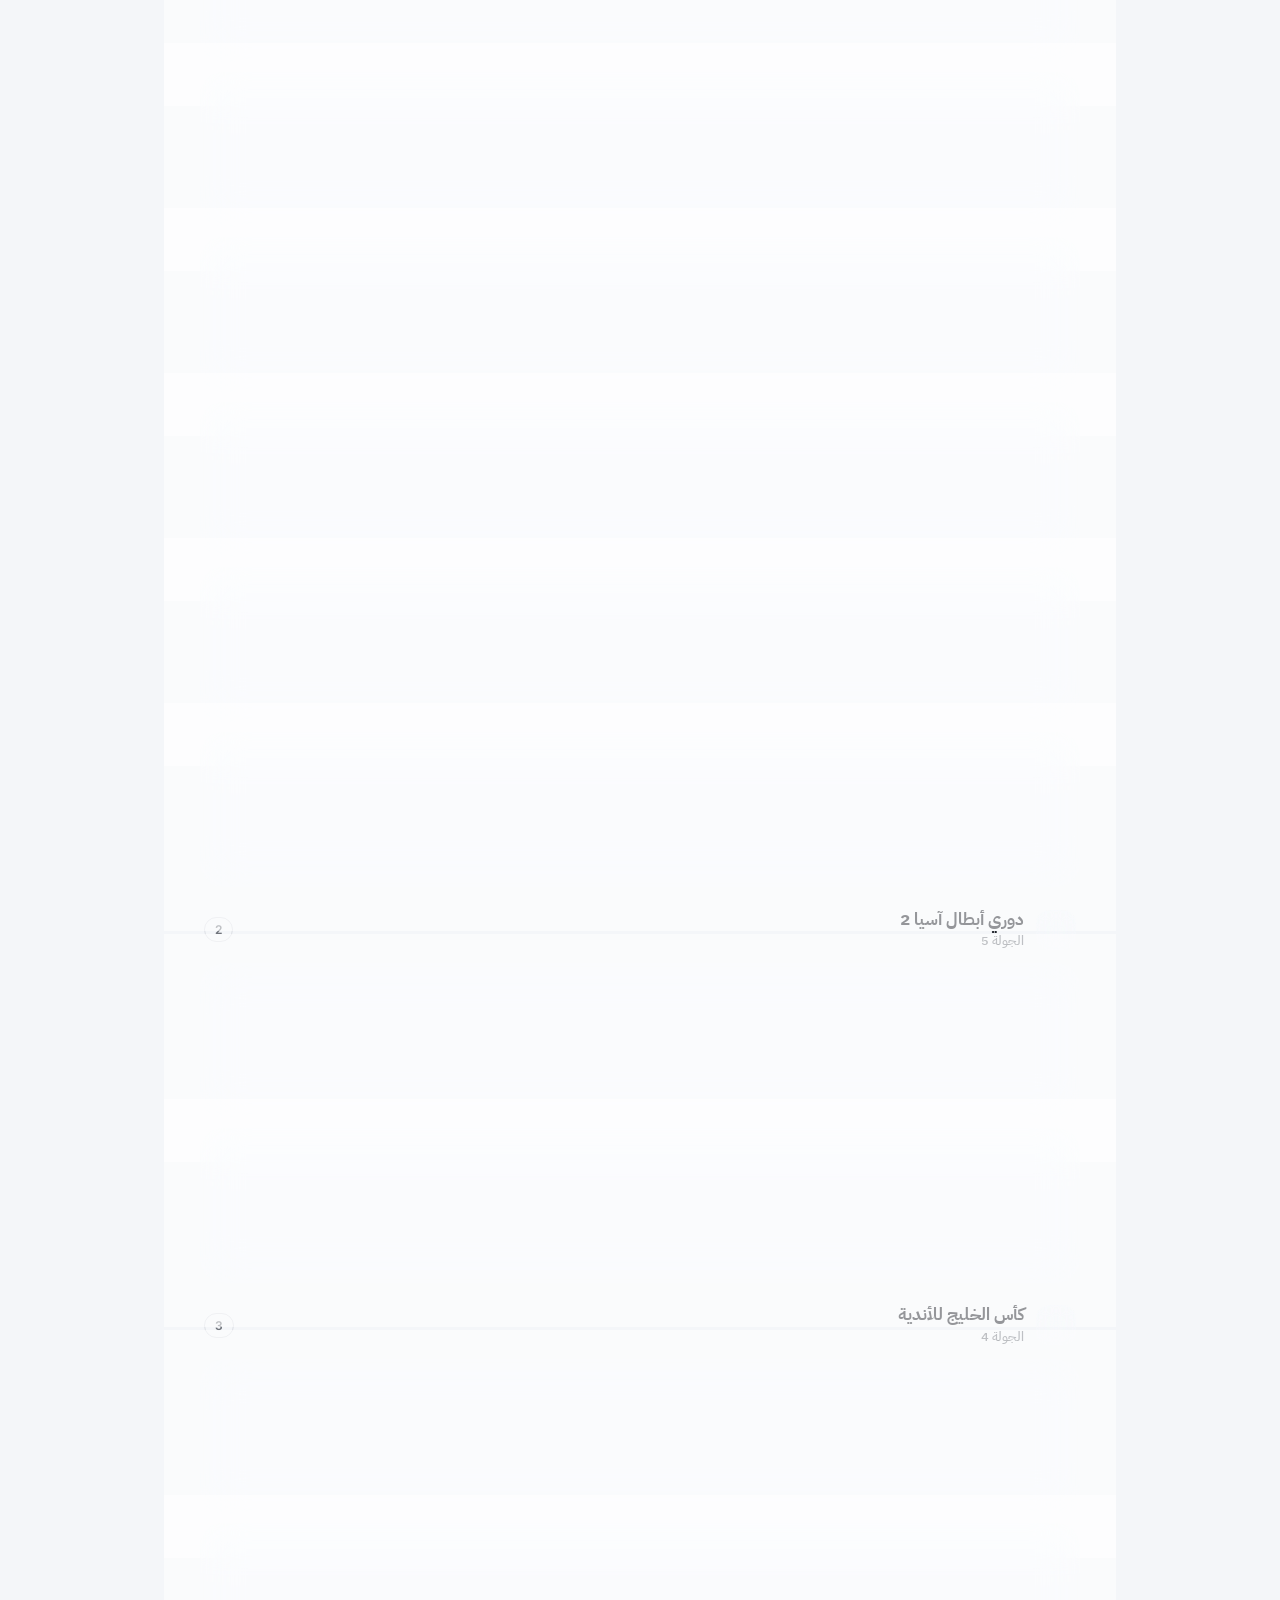
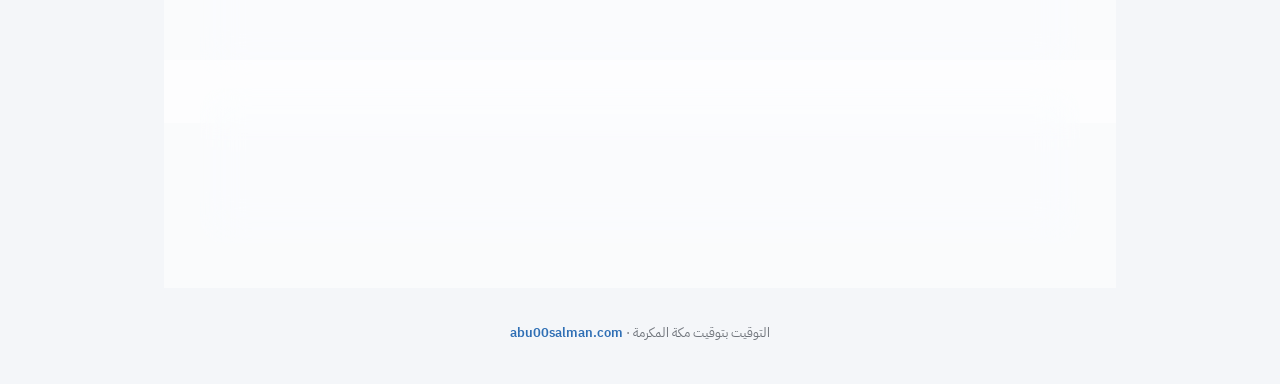
==== commit e3b434d2: "صورة معاينة عند مشاركة صفحة المباريات Co-Authored-By: Claude Opus 5.5 <noreply@anthropic.com> Claude" ====
--- a/matches.html
+++ b/matches.html
@@ -5,6 +5,17 @@
 <meta name="viewport" content="width=device-width, initial-scale=1, viewport-fit=cover"/>
 <title>مباريات اليوم — رمزي الحقوي</title>
 <meta name="description" content="جدول مباريات اليوم مع القنوات الناقلة والمعلقين"/>
+<meta property="og:type" content="website"/>
+<meta property="og:site_name" content="abu00salman.com"/>
+<meta property="og:title" content="مباريات اليوم — رمزي الحقوي"/>
+<meta property="og:description" content="جدول مباريات اليوم مع القنوات الناقلة والمعلقين"/>
+<meta property="og:url" content="https://abu00salman.com/matches"/>
+<meta property="og:image" content="https://abu00salman.com/matches-og.jpg"/>
+<meta property="og:image:width" content="1200"/>
+<meta property="og:image:height" content="630"/>
+<meta property="og:locale" content="ar_SA"/>
+<meta name="twitter:card" content="summary_large_image"/>
+<meta name="twitter:image" content="https://abu00salman.com/matches-og.jpg"/>
 <meta name="theme-color" content="#0a0c10"/>
 <link rel="icon" href="data:image/svg+xml,<svg xmlns='http://www.w3.org/2000/svg' viewBox='0 0 100 100'><text y='.9em' font-size='80'>⚽</text></svg>"/>
 <link rel="preconnect" href="https://fonts.googleapis.com"/>
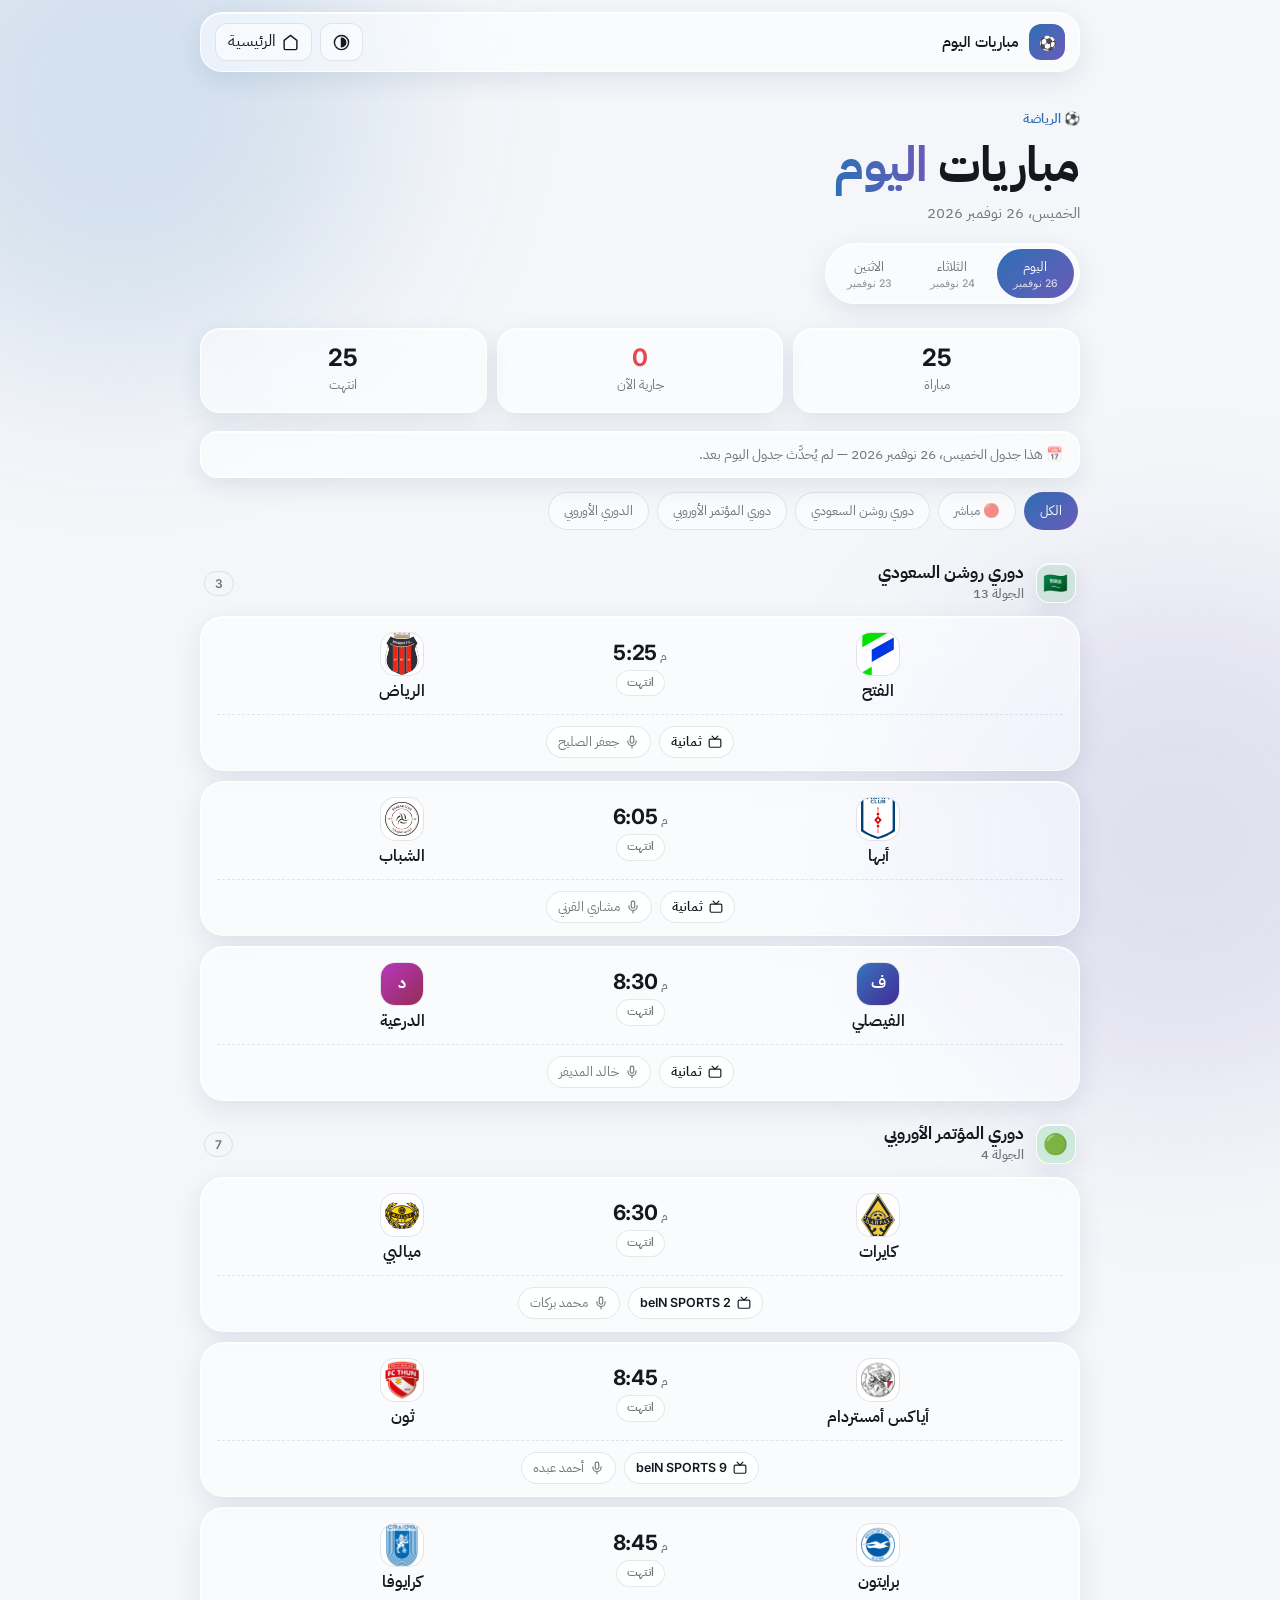
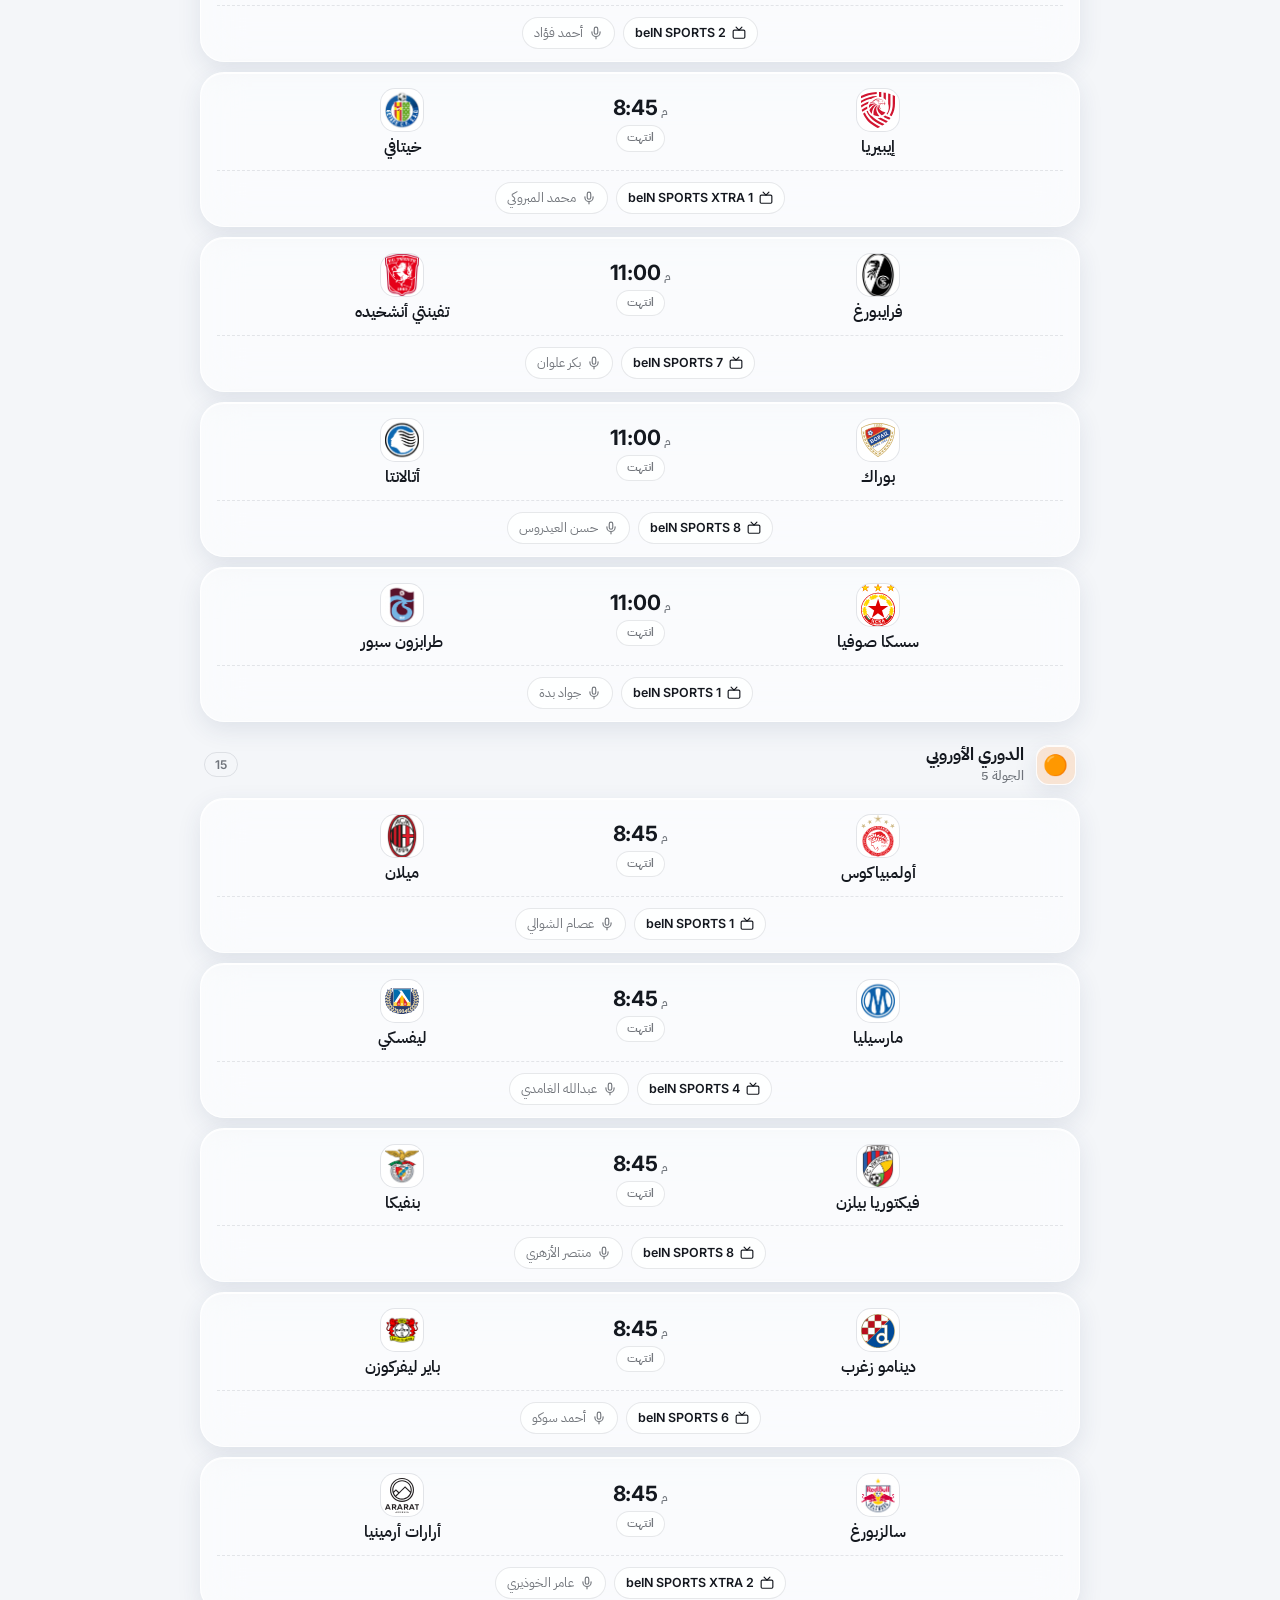
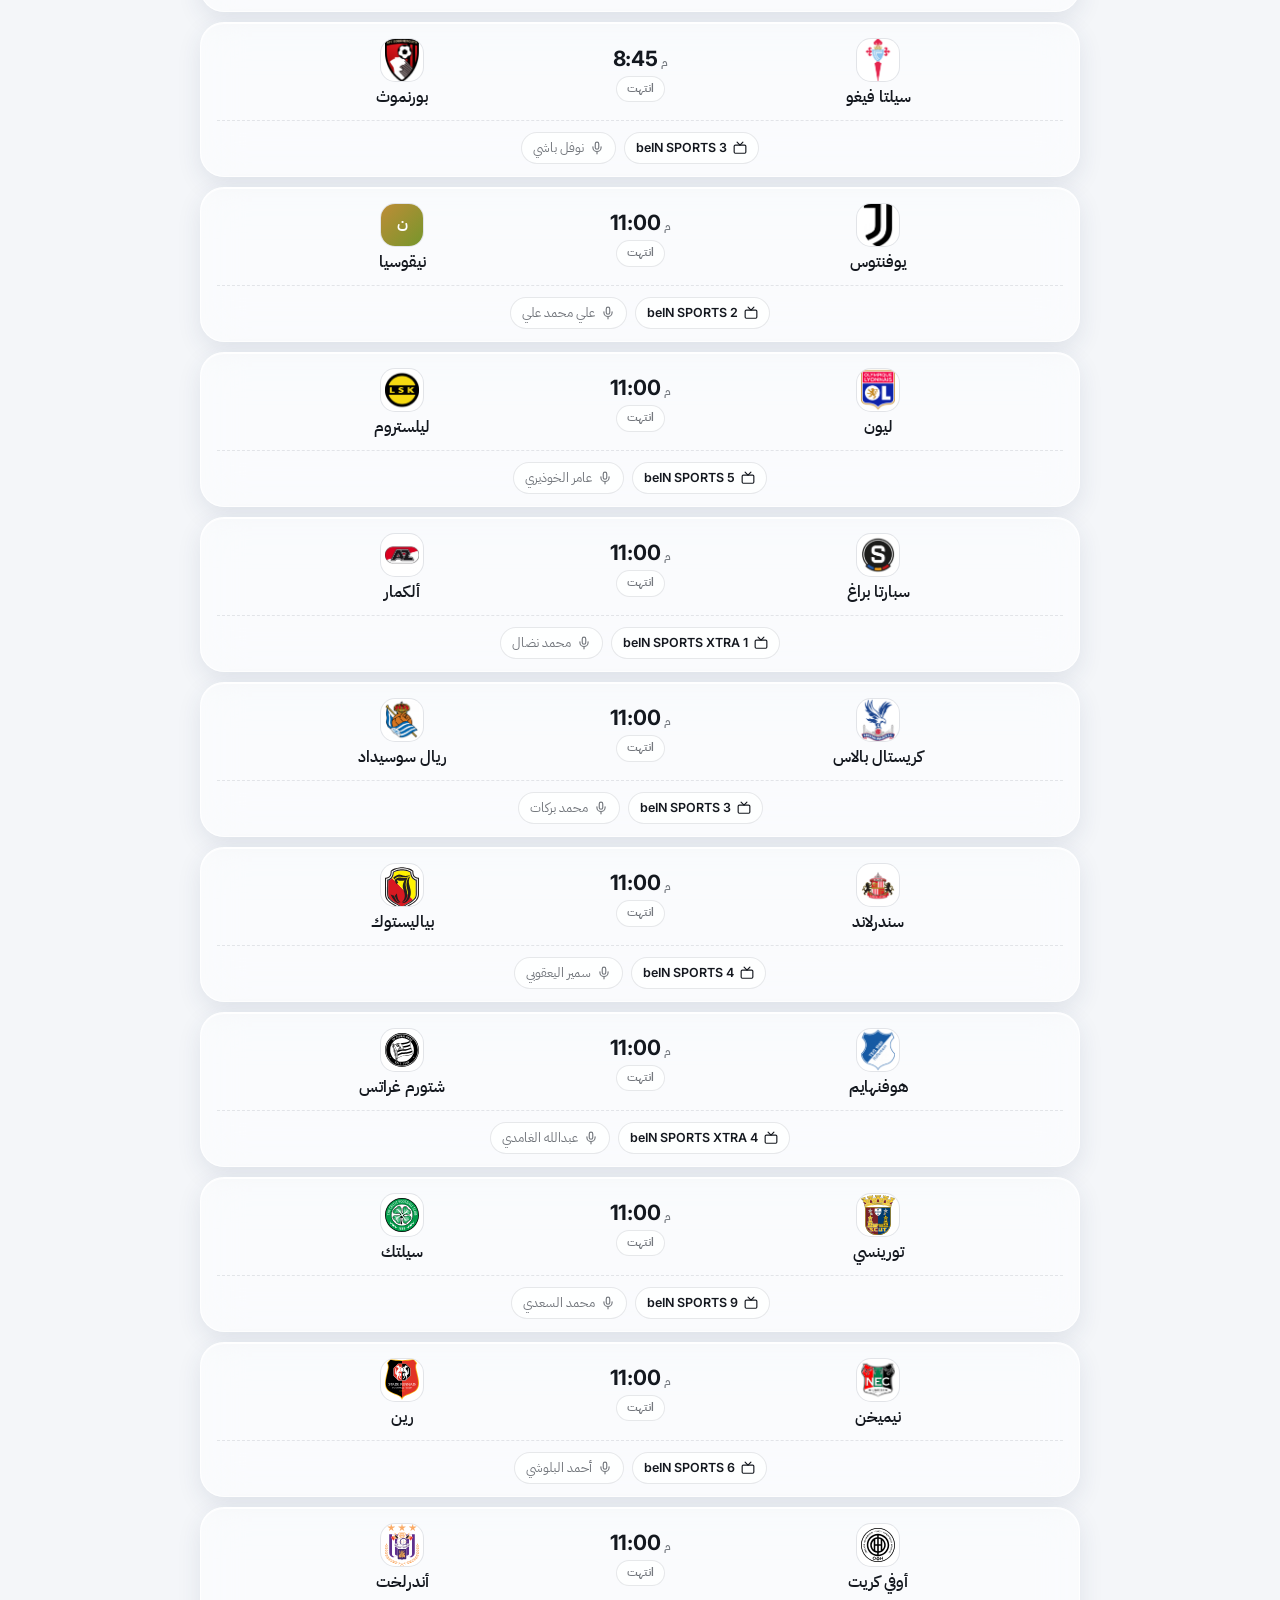
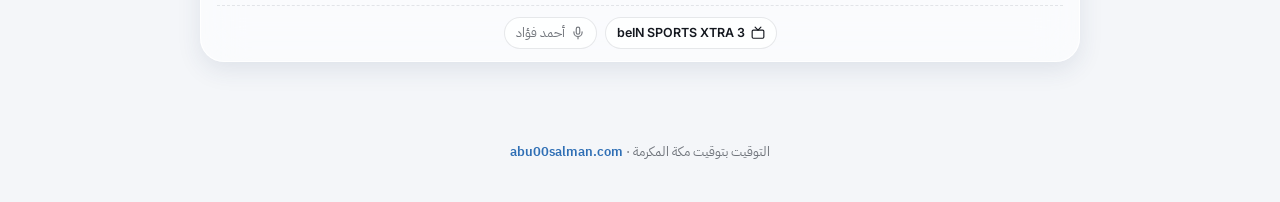
==== commit ebaa5e2c: "مباريات 26 نوفمبر + نتائج 23 و24 نوفمبر في الأرشيف Co-Authored-By: Claude Opus 5.5 <noreply@anthropi" ====
--- a/matches.html
+++ b/matches.html
@@ -201,57 +201,90 @@
    time: 24 ساعة بتوقيت السعودية · fav: true لإبراز المباراة
    s:[أهداف المضيف, أهداف الضيف] — النتيجة النهائية (اتركها null حتى تُعرف)
    كل يوم جديد: انقل جدول TODAY إلى أعلى ARCHIVE وأضف النتائج، ثم ضع جدول اليوم */
-const TODAY = {day:"2026-11-24", leagues:[
-  {id:"acle",name:"دوري أبطال آسيا للنخبة",round:"الدوري — الجولة 5",icon:"🏆",color:"#7b5cd6",matches:[
-    {home:"شباب الأهلي",away:"القادسية",time:"19:00",ch:"beIN SPORTS 2",com:"احمد البلوشي"},
-    {home:"النصر",away:"السد",time:"21:15",ch:"beIN SPORTS 2",com:"علي الكعبي"},
-  ]},
-  {id:"ucl",name:"دوري أبطال أوروبا",round:"الدوري — الجولة 5",icon:"⭐",color:"#1f4fa8",matches:[
-    {home:"غلطة سراي",away:"أستون فيلا",time:"20:45",ch:"beIN SPORTS 3",com:"عصام الشوالي"},
-    {home:"بودو / غليمت",away:"لاسك لينتس",time:"20:45",ch:"beIN SPORTS 4",com:"احمد عبده"},
-    {home:"ريال مدريد",away:"أيندهوفن",time:"23:00",ch:"beIN SPORTS 1",com:"عامر الخوذيري",fav:true},
-    {home:"مانشستر سيتي",away:"نابولي",time:"23:00",ch:"beIN SPORTS 3",com:"حفيظ دراجي"},
-    {home:"آرسنال",away:"بوروسيا دورتموند",time:"23:00",ch:"beIN SPORTS 4",com:"حسن العيدروس"},
-    {home:"كومو",away:"أيك أثينا",time:"23:00",ch:"beIN SPORTS 5",com:"محمد نضال"},
-    {home:"فينورد",away:"بورتو",time:"23:00",ch:"beIN SPORTS 6",com:"علي محمد علي"},
-    {home:"لايبزيغ",away:"لانس",time:"23:00",ch:"beIN SPORTS 8",com:"محمد مبروكي"},
-    {home:"سلوفان",away:"ريال بيتيس",time:"23:00",ch:"beIN SPORTS 9",com:"جواد بدة"},
-  ]},
-  {id:"acl2",name:"دوري أبطال آسيا 2",round:"الجولة 5",icon:"🏅",color:"#2a8fd6",matches:[
-    {home:"إيست بنغال",away:"الحسين",time:"19:00",ch:"beIN SPORTS 1",com:"احمد فؤاد"},
-    {home:"السيب",away:"الشرطة",time:"21:15",ch:"beIN SPORTS 1",com:"عبدالله الغامدي"},
-  ]},
-  {id:"gcc",name:"كأس الخليج للأندية",round:"الجولة 4",icon:"🌊",color:"#c2439a",matches:[
-    {home:"الرفاع",away:"الزوراء",time:"17:30",ch:"الكاس 6",com:"سمير المعيرفي"},
-    {home:"عجمان",away:"الاتفاق",time:"18:30",ch:"الكاس 6",com:"جابر المري"},
-    {home:"الدحيل",away:"نيوم",time:"20:00",ch:"الكاس 6",com:"احمد الطيب"},
+const TODAY = {day:"2026-11-26", leagues:[
+  {id:"spl",name:"دوري روشن السعودي",round:"الجولة 13",icon:"🇸🇦",color:"#1b8a5a",matches:[
+    {home:"الفتح",away:"الرياض",time:"17:25",ch:"ثمانية",com:"جعفر الصليح"},
+    {home:"أبها",away:"الشباب",time:"18:05",ch:"ثمانية",com:"مشاري القرني"},
+    {home:"الفيصلي",away:"الدرعية",time:"20:30",ch:"ثمانية",com:"خالد المديفر"},
+  ]},
+  {id:"uecl",name:"دوري المؤتمر الأوروبي",round:"الجولة 4",icon:"🟢",color:"#16a34a",matches:[
+    {home:"كايرات",away:"ميالبي",time:"18:30",ch:"beIN SPORTS 2",com:"محمد بركات"},
+    {home:"أياكس أمستردام",away:"ثون",time:"20:45",ch:"beIN SPORTS 9",com:"أحمد عبده"},
+    {home:"برايتون",away:"كرايوفا",time:"20:45",ch:"beIN SPORTS 2",com:"أحمد فؤاد"},
+    {home:"إيبيريا",away:"خيتافي",time:"20:45",ch:"beIN SPORTS XTRA 1",com:"محمد المبروكي"},
+    {home:"فرايبورغ",away:"تفينتي أنشخيده",time:"23:00",ch:"beIN SPORTS 7",com:"بكر علوان"},
+    {home:"بوراك",away:"أتالانتا",time:"23:00",ch:"beIN SPORTS 8",com:"حسن العيدروس"},
+    {home:"سسكا صوفيا",away:"طرابزون سبور",time:"23:00",ch:"beIN SPORTS 1",com:"جواد بدة"},
+  ]},
+  {id:"uel",name:"الدوري الأوروبي",round:"الجولة 5",icon:"🟠",color:"#f07a1a",matches:[
+    {home:"أولمبياكوس",away:"ميلان",time:"20:45",ch:"beIN SPORTS 1",com:"عصام الشوالي"},
+    {home:"مارسيليا",away:"ليفسكي",time:"20:45",ch:"beIN SPORTS 4",com:"عبدالله الغامدي"},
+    {home:"فيكتوريا بيلزن",away:"بنفيكا",time:"20:45",ch:"beIN SPORTS 8",com:"منتصر الأزهري"},
+    {home:"دينامو زغرب",away:"باير ليفركوزن",time:"20:45",ch:"beIN SPORTS 6",com:"أحمد سوكو"},
+    {home:"سالزبورغ",away:"أرارات أرمينيا",time:"20:45",ch:"beIN SPORTS XTRA 2",com:"عامر الخوذيري"},
+    {home:"سيلتا فيغو",away:"بورنموث",time:"20:45",ch:"beIN SPORTS 3",com:"نوفل باشي"},
+    {home:"يوفنتوس",away:"نيقوسيا",time:"23:00",ch:"beIN SPORTS 2",com:"علي محمد علي"},
+    {home:"ليون",away:"ليلستروم",time:"23:00",ch:"beIN SPORTS 5",com:"عامر الخوذيري"},
+    {home:"سبارتا براغ",away:"ألكمار",time:"23:00",ch:"beIN SPORTS XTRA 1",com:"محمد نضال"},
+    {home:"كريستال بالاس",away:"ريال سوسيداد",time:"23:00",ch:"beIN SPORTS 3",com:"محمد بركات"},
+    {home:"سندرلاند",away:"بياليستوك",time:"23:00",ch:"beIN SPORTS 4",com:"سمير اليعقوبي"},
+    {home:"هوفنهايم",away:"شتورم غراتس",time:"23:00",ch:"beIN SPORTS XTRA 4",com:"عبدالله الغامدي"},
+    {home:"تورينسي",away:"سيلتك",time:"23:00",ch:"beIN SPORTS 9",com:"محمد السعدي"},
+    {home:"نيميخن",away:"رين",time:"23:00",ch:"beIN SPORTS 6",com:"أحمد البلوشي"},
+    {home:"أوفي كريت",away:"أندرلخت",time:"23:00",ch:"beIN SPORTS XTRA 3",com:"أحمد فؤاد"},
   ]},
 ]};
 /* 🗄️ الأرشيف — الأحدث أولًا */
 const ARCHIVE = [
+ {day:"2026-11-24", leagues:[
+  {id:"acle",name:"دوري أبطال آسيا للنخبة",round:"الدوري — الجولة 5",icon:"🏆",color:"#7b5cd6",matches:[
+    {home:"شباب الأهلي",away:"القادسية",time:"19:00",ch:"beIN SPORTS 2",com:"احمد البلوشي",s:[1,5]},
+    {home:"النصر",away:"السد",time:"21:15",ch:"beIN SPORTS 2",com:"علي الكعبي",s:[2,1]},
+  ]},
+  {id:"ucl",name:"دوري أبطال أوروبا",round:"الدوري — الجولة 5",icon:"⭐",color:"#1f4fa8",matches:[
+    {home:"غلطة سراي",away:"أستون فيلا",time:"20:45",ch:"beIN SPORTS 3",com:"عصام الشوالي",s:[1,0]},
+    {home:"بودو / غليمت",away:"لاسك لينتس",time:"20:45",ch:"beIN SPORTS 4",com:"احمد عبده",s:[1,0]},
+    {home:"ريال مدريد",away:"أيندهوفن",time:"23:00",ch:"beIN SPORTS 1",com:"عامر الخوذيري",fav:true,s:[5,1]},
+    {home:"مانشستر سيتي",away:"نابولي",time:"23:00",ch:"beIN SPORTS 3",com:"حفيظ دراجي",s:[2,2]},
+    {home:"آرسنال",away:"بوروسيا دورتموند",time:"23:00",ch:"beIN SPORTS 4",com:"حسن العيدروس",s:[1,1]},
+    {home:"كومو",away:"أيك أثينا",time:"23:00",ch:"beIN SPORTS 5",com:"محمد نضال",s:[1,0]},
+    {home:"فينورد",away:"بورتو",time:"23:00",ch:"beIN SPORTS 6",com:"علي محمد علي",s:[0,1]},
+    {home:"لايبزيغ",away:"لانس",time:"23:00",ch:"beIN SPORTS 8",com:"محمد مبروكي",s:[3,1]},
+    {home:"سلوفان",away:"ريال بيتيس",time:"23:00",ch:"beIN SPORTS 9",com:"جواد بدة",s:[0,2]},
+  ]},
+  {id:"acl2",name:"دوري أبطال آسيا 2",round:"الجولة 5",icon:"🏅",color:"#2a8fd6",matches:[
+    {home:"إيست بنغال",away:"الحسين",time:"19:00",ch:"beIN SPORTS 1",com:"احمد فؤاد",s:null},
+    {home:"السيب",away:"الشرطة",time:"21:15",ch:"beIN SPORTS 1",com:"عبدالله الغامدي",s:[2,0]},
+  ]},
+  {id:"gcc",name:"كأس الخليج للأندية",round:"الجولة 4",icon:"🌊",color:"#c2439a",matches:[
+    {home:"الرفاع",away:"الزوراء",time:"17:30",ch:"الكاس 6",com:"سمير المعيرفي",s:null},
+    {home:"عجمان",away:"الاتفاق",time:"18:30",ch:"الكاس 6",com:"جابر المري",s:null},
+    {home:"الدحيل",away:"نيوم",time:"20:00",ch:"الكاس 6",com:"احمد الطيب",s:null},
+  ]},
+ ]},
  {day:"2026-11-23", leagues:[
   {id:"acle",name:"دوري أبطال آسيا للنخبة",round:"الدوري — الجولة 5",icon:"🏆",color:"#7b5cd6",matches:[
-    {home:"نفتشي",away:"الهلال",time:"16:45",ch:"beIN SPORTS 1",com:"عصام الشوالي",fav:true,s:null},
-    {home:"الشمال",away:"الأهلي",time:"19:00",ch:"beIN SPORTS 1",com:"حفيظ دراجي",s:null},
-    {home:"العين",away:"استقلال",time:"19:00",ch:"beIN SPORTS 2",com:"علي الكعبي",s:null},
+    {home:"نفتشي",away:"الهلال",time:"16:45",ch:"beIN SPORTS 1",com:"عصام الشوالي",fav:true,s:[2,2]},
+    {home:"الشمال",away:"الأهلي",time:"19:00",ch:"beIN SPORTS 1",com:"حفيظ دراجي",s:[3,2]},
+    {home:"العين",away:"استقلال",time:"19:00",ch:"beIN SPORTS 2",com:"علي الكعبي",s:[1,1]},
     {home:"تراكتور",away:"الوصل",time:"19:00",ch:"beIN SPORTS 3",com:"حسن العيدروس",s:null},
-    {home:"الاتحاد",away:"باختاكور",time:"21:15",ch:"beIN SPORTS 3",com:"عبدالله الغامدي",s:null},
+    {home:"الاتحاد",away:"باختاكور",time:"21:15",ch:"beIN SPORTS 3",com:"عبدالله الغامدي",s:[2,0]},
     {home:"القوة الجوية",away:"الغرافة",time:"21:15",ch:"beIN SPORTS 1",com:"احمد البلوشي",s:null},
   ]},
   {id:"epl",name:"الدوري الإنجليزي",round:"الجولة 11",icon:"🦁",color:"#3d195b",matches:[
-    {home:"برينتفورد",away:"إيفرتون",time:"23:00",ch:"beIN SPORTS 2",com:"علي محمد علي",s:null},
+    {home:"برينتفورد",away:"إيفرتون",time:"23:00",ch:"beIN SPORTS 2",com:"علي محمد علي",s:[4,0]},
   ]},
   {id:"laliga",name:"الدوري الإسباني",round:"الجولة 13",icon:"🇪🇸",color:"#e8341c",matches:[
-    {home:"ليفانتي",away:"التشي",time:"23:00",ch:"beIN SPORTS 4",com:"نوفل باشي",s:null},
+    {home:"ليفانتي",away:"التشي",time:"23:00",ch:"beIN SPORTS 4",com:"نوفل باشي",s:[1,1]},
   ]},
   {id:"seriea",name:"الدوري الإيطالي",round:"الجولة 12",icon:"🇮🇹",color:"#1a73e8",matches:[
-    {home:"مونزا",away:"فيورنتينا",time:"22:45",ch:"STARZPLAY",com:"احمد الخير",s:null},
+    {home:"مونزا",away:"فيورنتينا",time:"22:45",ch:"STARZPLAY",com:"احمد الخير",s:[3,0]},
   ]},
  ]},
 ];
 let DAY = TODAY.day, LEAGUES = TODAY.leagues, VIEW = 0; // 0 = اليوم، 1.. = أيام الأرشيف
 /* الاسم الإنجليزي لجلب الشعار تلقائيًا — أو local:مسار_صورة لشعار محلي */
-const LOGOS = {"الهلال": "local:logos/alhilal.jpg", "نفتشي": "local:logos/neftchi.svg", "الشمال": "local:logos/alshamal.svg", "الأهلي": "local:logos/alahli.svg", "العين": "local:logos/alain.svg", "استقلال": "local:logos/esteghlal.svg", "تراكتور": "local:logos/tractor.svg", "الوصل": "local:logos/alwasl.svg", "الاتحاد": "local:logos/alittihad.svg", "باختاكور": "local:logos/pakhtakor.svg", "القوة الجوية": "local:logos/alquwa.svg", "الغرافة": "local:logos/algharafa.svg", "برينتفورد": "local:logos/brentford.png", "إيفرتون": "local:logos/everton.png", "ليفانتي": "local:logos/levante.png", "التشي": "local:logos/elche.png", "مونزا": "local:logos/monza.png", "فيورنتينا": "local:logos/fiorentina.png", "شباب الأهلي": "local:logos/shababahli.svg", "القادسية": "local:logos/qadsiah.svg", "النصر": "local:logos/alnassr.svg", "السد": "local:logos/alsadd.svg", "غلطة سراي": "local:logos/galatasaray.png", "أستون فيلا": "local:logos/astonvilla.png", "بودو / غليمت": "local:logos/bodo.png", "لاسك لينتس": "local:logos/lask.png", "ريال مدريد": "local:logos/realmadrid.png", "أيندهوفن": "local:logos/psv.png", "مانشستر سيتي": "local:logos/mancity.png", "نابولي": "local:logos/napoli.png", "آرسنال": "local:logos/arsenal.png", "بوروسيا دورتموند": "local:logos/dortmund.png", "كومو": "local:logos/como.png", "أيك أثينا": "local:logos/aek.png", "فينورد": "local:logos/feyenoord.png", "بورتو": "local:logos/porto.png", "لايبزيغ": "local:logos/leipzig.png", "لانس": "local:logos/lens.png", "سلوفان": "local:logos/slovan.svg", "ريال بيتيس": "local:logos/betis.png", "إيست بنغال": "local:logos/eastbengal.svg", "الحسين": "local:logos/alhussein.svg", "الشرطة": "local:logos/alshorta.svg", "الزوراء": "local:logos/alzawraa.svg", "عجمان": "local:logos/ajman.svg", "الاتفاق": "local:logos/ettifaq.svg", "الدحيل": "local:logos/duhail.svg", "نيوم": "local:logos/neom.svg"};
+const LOGOS = {"الهلال": "local:logos/alhilal.jpg", "نفتشي": "local:logos/neftchi.svg", "الشمال": "local:logos/alshamal.svg", "الأهلي": "local:logos/alahli.svg", "العين": "local:logos/alain.svg", "استقلال": "local:logos/esteghlal.svg", "تراكتور": "local:logos/tractor.svg", "الوصل": "local:logos/alwasl.svg", "الاتحاد": "local:logos/alittihad.svg", "باختاكور": "local:logos/pakhtakor.svg", "القوة الجوية": "local:logos/alquwa.svg", "الغرافة": "local:logos/algharafa.svg", "برينتفورد": "local:logos/brentford.png", "إيفرتون": "local:logos/everton.png", "ليفانتي": "local:logos/levante.png", "التشي": "local:logos/elche.png", "مونزا": "local:logos/monza.png", "فيورنتينا": "local:logos/fiorentina.png", "شباب الأهلي": "local:logos/shababahli.svg", "القادسية": "local:logos/qadsiah.svg", "النصر": "local:logos/alnassr.svg", "السد": "local:logos/alsadd.svg", "غلطة سراي": "local:logos/galatasaray.png", "أستون فيلا": "local:logos/astonvilla.png", "بودو / غليمت": "local:logos/bodo.png", "لاسك لينتس": "local:logos/lask.png", "ريال مدريد": "local:logos/realmadrid.png", "أيندهوفن": "local:logos/psv.png", "مانشستر سيتي": "local:logos/mancity.png", "نابولي": "local:logos/napoli.png", "آرسنال": "local:logos/arsenal.png", "بوروسيا دورتموند": "local:logos/dortmund.png", "كومو": "local:logos/como.png", "أيك أثينا": "local:logos/aek.png", "فينورد": "local:logos/feyenoord.png", "بورتو": "local:logos/porto.png", "لايبزيغ": "local:logos/leipzig.png", "لانس": "local:logos/lens.png", "سلوفان": "local:logos/slovan.svg", "ريال بيتيس": "local:logos/betis.png", "إيست بنغال": "local:logos/eastbengal.svg", "الحسين": "local:logos/alhussein.svg", "الشرطة": "local:logos/alshorta.svg", "الزوراء": "local:logos/alzawraa.svg", "عجمان": "local:logos/ajman.svg", "الاتفاق": "local:logos/ettifaq.svg", "الدحيل": "local:logos/duhail.svg", "نيوم": "local:logos/neom.svg", "الفتح": "local:logos/fateh.svg", "الرياض": "local:logos/alriyadh.svg", "أبها": "local:logos/abha.svg", "الشباب": "local:logos/alshabab.svg", "كايرات": "local:logos/kairat.svg", "ميالبي": "local:logos/mjallby.svg", "أياكس أمستردام": "local:logos/ajax.png", "ثون": "local:logos/thun.png", "برايتون": "local:logos/brighton.png", "كرايوفا": "local:logos/craiova.png", "إيبيريا": "local:logos/iberia.svg", "خيتافي": "local:logos/getafe.png", "فرايبورغ": "local:logos/freiburg.png", "تفينتي أنشخيده": "local:logos/twente.png", "بوراك": "local:logos/borac.svg", "أتالانتا": "local:logos/atalanta.png", "سسكا صوفيا": "local:logos/cskasofia.svg", "طرابزون سبور": "local:logos/trabzonspor.png", "أولمبياكوس": "local:logos/olympiacos.svg", "ميلان": "local:logos/milan.png", "مارسيليا": "local:logos/marseille.png", "ليفسكي": "local:logos/levski.svg", "فيكتوريا بيلزن": "local:logos/plzen.png", "بنفيكا": "local:logos/benfica.png", "دينامو زغرب": "local:logos/dinamozagreb.svg", "باير ليفركوزن": "local:logos/leverkusen.png", "سالزبورغ": "local:logos/salzburg.png", "أرارات أرمينيا": "local:logos/ararat.svg", "سيلتا فيغو": "local:logos/celta.png", "بورنموث": "local:logos/bournemouth.png", "يوفنتوس": "local:logos/juventus.png", "ليون": "local:logos/lyon.png", "ليلستروم": "local:logos/lillestrom.png", "سبارتا براغ": "local:logos/sparta.png", "ألكمار": "local:logos/az.png", "كريستال بالاس": "local:logos/palace.png", "ريال سوسيداد": "local:logos/sociedad.png", "سندرلاند": "local:logos/sunderland.png", "بياليستوك": "local:logos/jagiellonia.svg", "هوفنهايم": "local:logos/hoffenheim.png", "شتورم غراتس": "local:logos/sturm.svg", "تورينسي": "local:logos/torreense.svg", "سيلتك": "local:logos/celtic.svg", "نيميخن": "local:logos/nec.png", "رين": "local:logos/rennes.svg", "أوفي كريت": "local:logos/ofi.svg", "أندرلخت": "local:logos/anderlecht.svg"};
 const MATCH_MIN = 115; // مدة المباراة التقريبية بالدقائق
 /* 🌐 مصادر بث عامة مرخّصة يراها كل الزوار (HLS ‎.m3u8 عبر https فقط)
    المفتاح: اسم القناة كما في ch، أو "الفريق المضيف|الفريق الضيف" لمباراة بعينها.
@@ -291,10 +324,11 @@
 const fmtDay=()=>new Intl.DateTimeFormat("ar-SA-u-ca-gregory-nu-latn",{weekday:"long",day:"numeric",month:"long",year:"numeric",timeZone:"Asia/Riyadh"}).format(ksaDate("12:00"));
 dateLine.textContent=fmtDay();
 const shortDay=d=>new Intl.DateTimeFormat("ar-SA-u-ca-gregory-nu-latn",{day:"numeric",month:"short",timeZone:"Asia/Riyadh"}).format(new Date(d+"T12:00:00+03:00"));
+const wkDay=d=>new Intl.DateTimeFormat("ar-SA",{weekday:"long",timeZone:"Asia/Riyadh"}).format(new Date(d+"T12:00:00+03:00"));
 function dayTabs(){
   const all=[TODAY,...ARCHIVE];
-  days.innerHTML=all.map((d,i)=>`<button class="${VIEW===i?"on":""}" data-i="${i}">${i===0?"اليوم":i===1?"أمس":"قبل "+i+" أيام"}<small>${shortDay(d.day)}</small></button>`).join("");
-  days.querySelectorAll("button").forEach(b=>b.onclick=()=>{VIEW=+b.dataset.i;const d=all[VIEW];DAY=d.day;LEAGUES=d.leagues;filter="all";closePlayer();dateLine.textContent=fmtDay();hDay.textContent=VIEW===0?"اليوم":VIEW===1?"أمس":"سابقة";dayTabs();render()});
+  days.innerHTML=all.map((d,i)=>`<button class="${VIEW===i?"on":""}" data-i="${i}">${i===0?"اليوم":wkDay(d.day)}<small>${shortDay(d.day)}</small></button>`).join("");
+  days.querySelectorAll("button").forEach(b=>b.onclick=()=>{VIEW=+b.dataset.i;const d=all[VIEW];DAY=d.day;LEAGUES=d.leagues;filter="all";closePlayer();dateLine.textContent=fmtDay();hDay.textContent=VIEW===0?"اليوم":wkDay(DAY);dayTabs();render()});
 }
 
 function chips(){
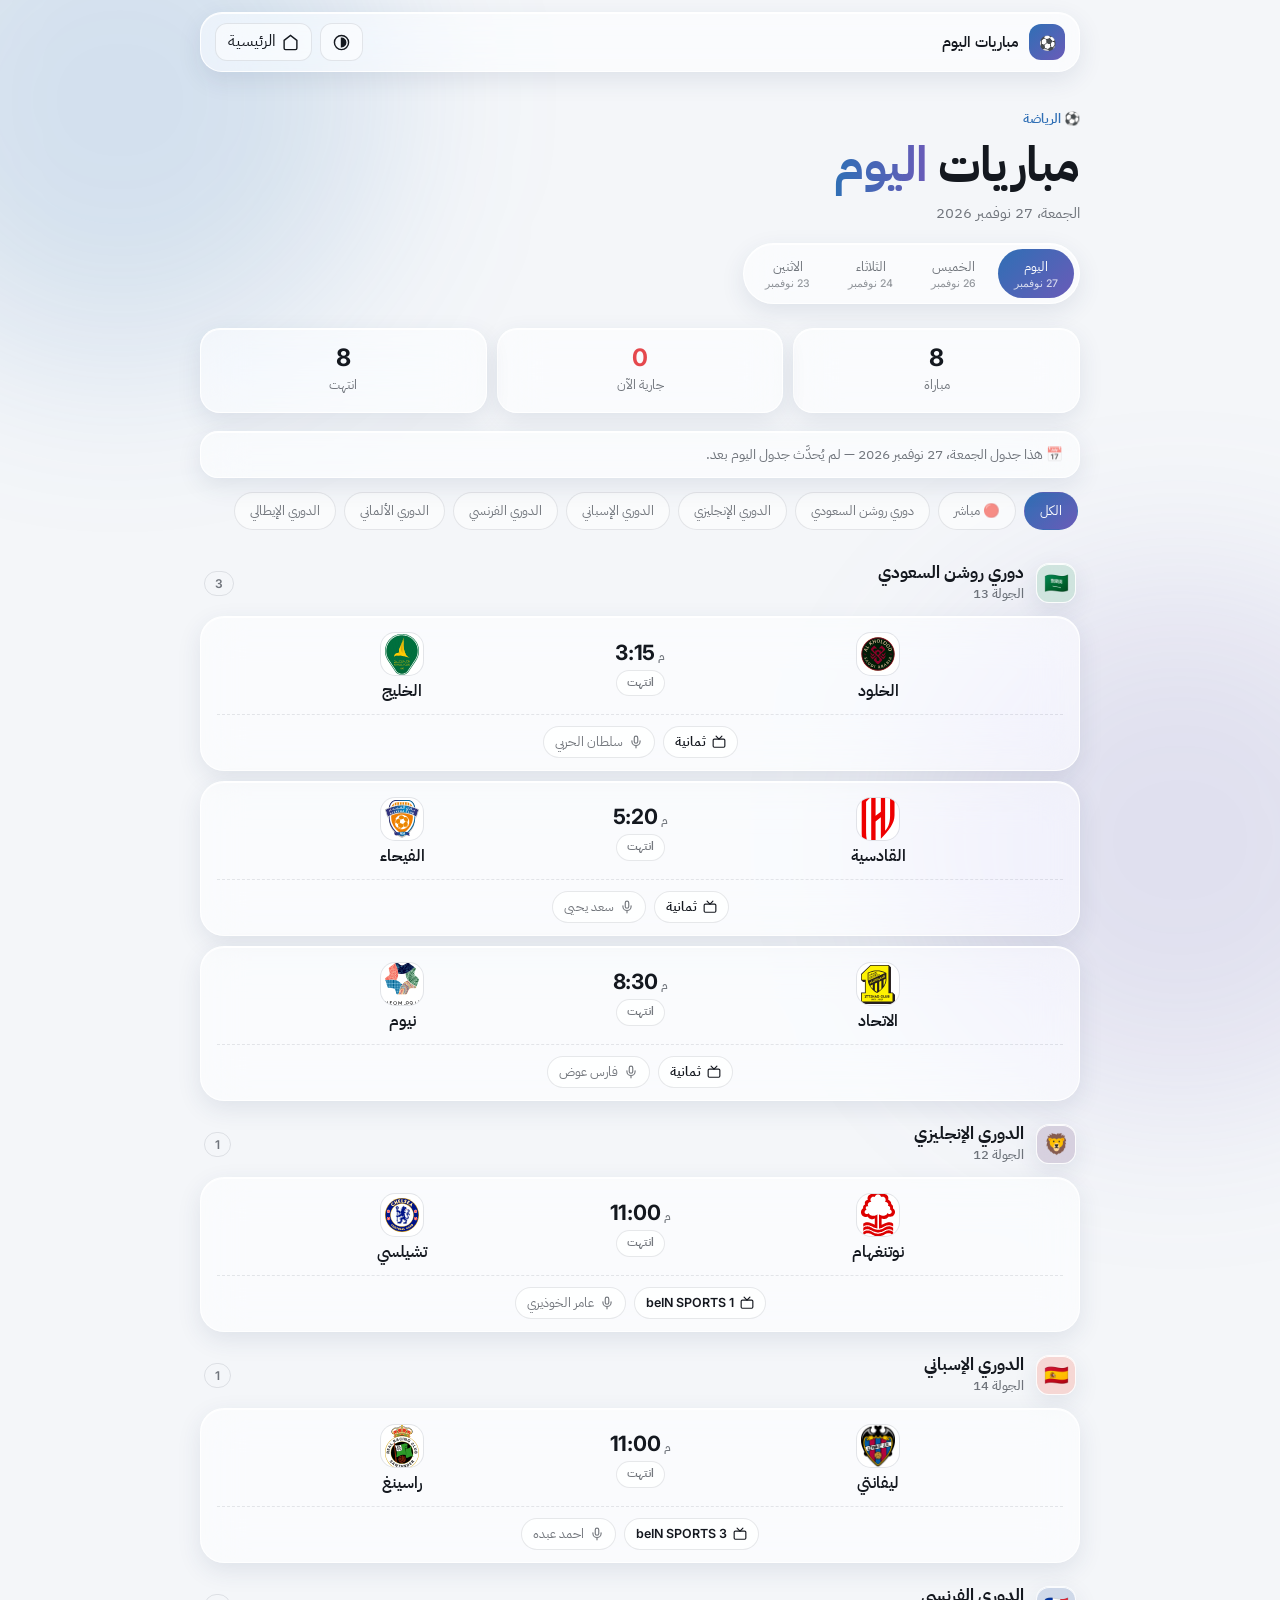
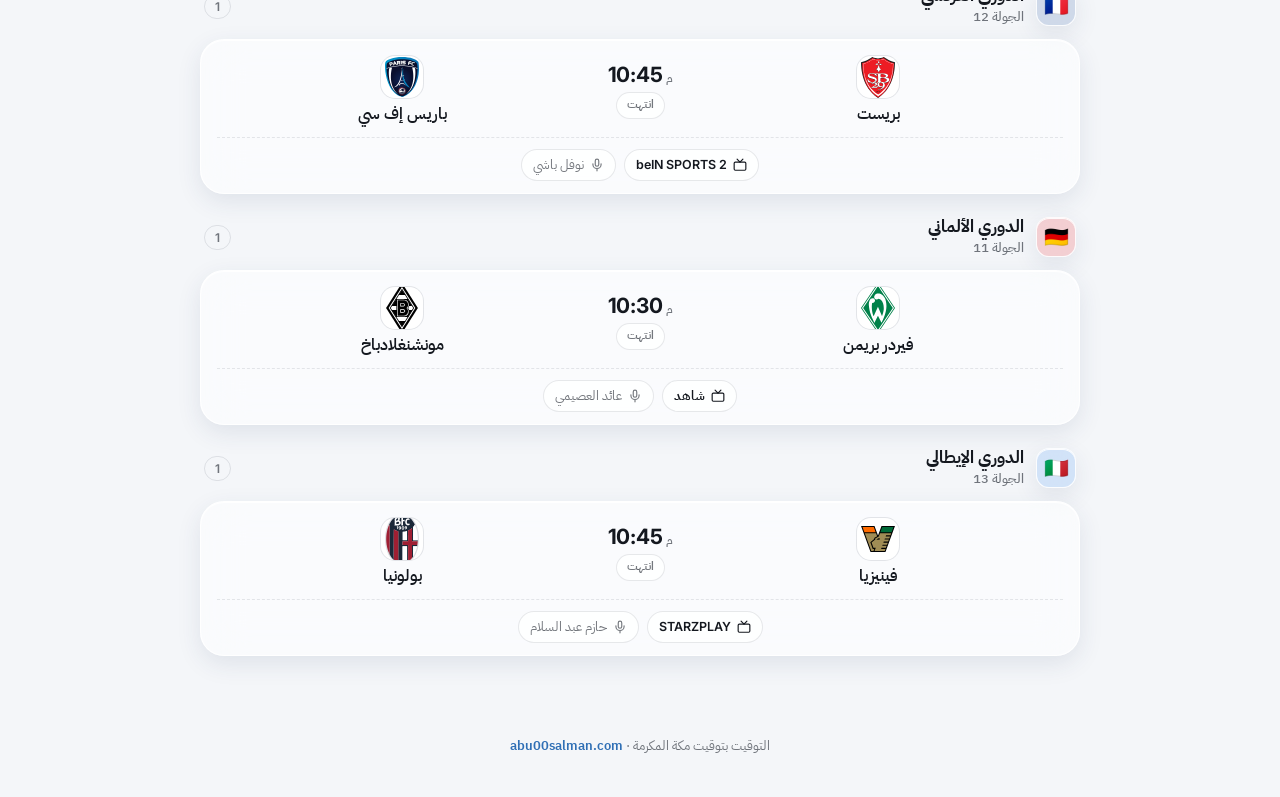
==== commit fca0a412: "مباريات 27 نوفمبر + نتائج 26 نوفمبر وتراكتور×الوصل Co-Authored-By: Claude Opus 5.5 <noreply@anthropi" ====
--- a/matches.html
+++ b/matches.html
@@ -201,41 +201,63 @@
    time: 24 ساعة بتوقيت السعودية · fav: true لإبراز المباراة
    s:[أهداف المضيف, أهداف الضيف] — النتيجة النهائية (اتركها null حتى تُعرف)
    كل يوم جديد: انقل جدول TODAY إلى أعلى ARCHIVE وأضف النتائج، ثم ضع جدول اليوم */
-const TODAY = {day:"2026-11-26", leagues:[
+const TODAY = {day:"2026-11-27", leagues:[
   {id:"spl",name:"دوري روشن السعودي",round:"الجولة 13",icon:"🇸🇦",color:"#1b8a5a",matches:[
-    {home:"الفتح",away:"الرياض",time:"17:25",ch:"ثمانية",com:"جعفر الصليح"},
-    {home:"أبها",away:"الشباب",time:"18:05",ch:"ثمانية",com:"مشاري القرني"},
-    {home:"الفيصلي",away:"الدرعية",time:"20:30",ch:"ثمانية",com:"خالد المديفر"},
-  ]},
-  {id:"uecl",name:"دوري المؤتمر الأوروبي",round:"الجولة 4",icon:"🟢",color:"#16a34a",matches:[
-    {home:"كايرات",away:"ميالبي",time:"18:30",ch:"beIN SPORTS 2",com:"محمد بركات"},
-    {home:"أياكس أمستردام",away:"ثون",time:"20:45",ch:"beIN SPORTS 9",com:"أحمد عبده"},
-    {home:"برايتون",away:"كرايوفا",time:"20:45",ch:"beIN SPORTS 2",com:"أحمد فؤاد"},
-    {home:"إيبيريا",away:"خيتافي",time:"20:45",ch:"beIN SPORTS XTRA 1",com:"محمد المبروكي"},
-    {home:"فرايبورغ",away:"تفينتي أنشخيده",time:"23:00",ch:"beIN SPORTS 7",com:"بكر علوان"},
-    {home:"بوراك",away:"أتالانتا",time:"23:00",ch:"beIN SPORTS 8",com:"حسن العيدروس"},
-    {home:"سسكا صوفيا",away:"طرابزون سبور",time:"23:00",ch:"beIN SPORTS 1",com:"جواد بدة"},
-  ]},
-  {id:"uel",name:"الدوري الأوروبي",round:"الجولة 5",icon:"🟠",color:"#f07a1a",matches:[
-    {home:"أولمبياكوس",away:"ميلان",time:"20:45",ch:"beIN SPORTS 1",com:"عصام الشوالي"},
-    {home:"مارسيليا",away:"ليفسكي",time:"20:45",ch:"beIN SPORTS 4",com:"عبدالله الغامدي"},
-    {home:"فيكتوريا بيلزن",away:"بنفيكا",time:"20:45",ch:"beIN SPORTS 8",com:"منتصر الأزهري"},
-    {home:"دينامو زغرب",away:"باير ليفركوزن",time:"20:45",ch:"beIN SPORTS 6",com:"أحمد سوكو"},
-    {home:"سالزبورغ",away:"أرارات أرمينيا",time:"20:45",ch:"beIN SPORTS XTRA 2",com:"عامر الخوذيري"},
-    {home:"سيلتا فيغو",away:"بورنموث",time:"20:45",ch:"beIN SPORTS 3",com:"نوفل باشي"},
-    {home:"يوفنتوس",away:"نيقوسيا",time:"23:00",ch:"beIN SPORTS 2",com:"علي محمد علي"},
-    {home:"ليون",away:"ليلستروم",time:"23:00",ch:"beIN SPORTS 5",com:"عامر الخوذيري"},
-    {home:"سبارتا براغ",away:"ألكمار",time:"23:00",ch:"beIN SPORTS XTRA 1",com:"محمد نضال"},
-    {home:"كريستال بالاس",away:"ريال سوسيداد",time:"23:00",ch:"beIN SPORTS 3",com:"محمد بركات"},
-    {home:"سندرلاند",away:"بياليستوك",time:"23:00",ch:"beIN SPORTS 4",com:"سمير اليعقوبي"},
-    {home:"هوفنهايم",away:"شتورم غراتس",time:"23:00",ch:"beIN SPORTS XTRA 4",com:"عبدالله الغامدي"},
-    {home:"تورينسي",away:"سيلتك",time:"23:00",ch:"beIN SPORTS 9",com:"محمد السعدي"},
-    {home:"نيميخن",away:"رين",time:"23:00",ch:"beIN SPORTS 6",com:"أحمد البلوشي"},
-    {home:"أوفي كريت",away:"أندرلخت",time:"23:00",ch:"beIN SPORTS XTRA 3",com:"أحمد فؤاد"},
+    {home:"الخلود",away:"الخليج",time:"15:15",ch:"ثمانية",com:"سلطان الحربي"},
+    {home:"القادسية",away:"الفيحاء",time:"17:20",ch:"ثمانية",com:"سعد يحيى"},
+    {home:"الاتحاد",away:"نيوم",time:"20:30",ch:"ثمانية",com:"فارس عوض"},
+  ]},
+  {id:"epl",name:"الدوري الإنجليزي",round:"الجولة 12",icon:"🦁",color:"#3d195b",matches:[
+    {home:"نوتنغهام",away:"تشيلسي",time:"23:00",ch:"beIN SPORTS 1",com:"عامر الخوذيري"},
+  ]},
+  {id:"laliga",name:"الدوري الإسباني",round:"الجولة 14",icon:"🇪🇸",color:"#e8341c",matches:[
+    {home:"ليفانتي",away:"راسينغ",time:"23:00",ch:"beIN SPORTS 3",com:"احمد عبده"},
+  ]},
+  {id:"ligue1",name:"الدوري الفرنسي",round:"الجولة 12",icon:"🇫🇷",color:"#0b3d91",matches:[
+    {home:"بريست",away:"باريس إف سي",time:"22:45",ch:"beIN SPORTS 2",com:"نوفل باشي"},
+  ]},
+  {id:"bundes",name:"الدوري الألماني",round:"الجولة 11",icon:"🇩🇪",color:"#d20515",matches:[
+    {home:"فيردر بريمن",away:"مونشنغلادباخ",time:"22:30",ch:"شاهد",com:"عائد العصيمي"},
+  ]},
+  {id:"seriea",name:"الدوري الإيطالي",round:"الجولة 13",icon:"🇮🇹",color:"#1a73e8",matches:[
+    {home:"فينيزيا",away:"بولونيا",time:"22:45",ch:"STARZPLAY",com:"حازم عبد السلام"},
   ]},
 ]};
 /* 🗄️ الأرشيف — الأحدث أولًا */
 const ARCHIVE = [
+ {day:"2026-11-26", leagues:[
+  {id:"spl",name:"دوري روشن السعودي",round:"الجولة 13",icon:"🇸🇦",color:"#1b8a5a",matches:[
+    {home:"الفتح",away:"الرياض",time:"17:25",ch:"ثمانية",com:"جعفر الصليح",s:null},
+    {home:"أبها",away:"الشباب",time:"18:05",ch:"ثمانية",com:"مشاري القرني",s:null},
+    {home:"الفيصلي",away:"الدرعية",time:"20:30",ch:"ثمانية",com:"خالد المديفر",s:null},
+  ]},
+  {id:"uecl",name:"دوري المؤتمر الأوروبي",round:"الجولة 4",icon:"🟢",color:"#16a34a",matches:[
+    {home:"كايرات",away:"ميالبي",time:"18:30",ch:"beIN SPORTS 2",com:"محمد بركات",s:null},
+    {home:"أياكس أمستردام",away:"ثون",time:"20:45",ch:"beIN SPORTS 9",com:"أحمد عبده",s:null},
+    {home:"برايتون",away:"كرايوفا",time:"20:45",ch:"beIN SPORTS 2",com:"أحمد فؤاد",s:null},
+    {home:"إيبيريا",away:"خيتافي",time:"20:45",ch:"beIN SPORTS XTRA 1",com:"محمد المبروكي",s:null},
+    {home:"فرايبورغ",away:"تفينتي أنشخيده",time:"23:00",ch:"beIN SPORTS 7",com:"بكر علوان",s:null},
+    {home:"بوراك",away:"أتالانتا",time:"23:00",ch:"beIN SPORTS 8",com:"حسن العيدروس",s:null},
+    {home:"سسكا صوفيا",away:"طرابزون سبور",time:"23:00",ch:"beIN SPORTS 1",com:"جواد بدة",s:null},
+  ]},
+  {id:"uel",name:"الدوري الأوروبي",round:"الجولة 5",icon:"🟠",color:"#f07a1a",matches:[
+    {home:"أولمبياكوس",away:"ميلان",time:"20:45",ch:"beIN SPORTS 1",com:"عصام الشوالي",s:[2,4]},
+    {home:"مارسيليا",away:"ليفسكي",time:"20:45",ch:"beIN SPORTS 4",com:"عبدالله الغامدي",s:[1,0]},
+    {home:"فيكتوريا بيلزن",away:"بنفيكا",time:"20:45",ch:"beIN SPORTS 8",com:"منتصر الأزهري",s:[4,0]},
+    {home:"دينامو زغرب",away:"باير ليفركوزن",time:"20:45",ch:"beIN SPORTS 6",com:"أحمد سوكو",s:[0,2]},
+    {home:"سالزبورغ",away:"أرارات أرمينيا",time:"20:45",ch:"beIN SPORTS XTRA 2",com:"عامر الخوذيري",s:null},
+    {home:"سيلتا فيغو",away:"بورنموث",time:"20:45",ch:"beIN SPORTS 3",com:"نوفل باشي",s:[1,2]},
+    {home:"يوفنتوس",away:"نيقوسيا",time:"23:00",ch:"beIN SPORTS 2",com:"علي محمد علي",s:[4,1]},
+    {home:"ليون",away:"ليلستروم",time:"23:00",ch:"beIN SPORTS 5",com:"عامر الخوذيري",s:[0,0]},
+    {home:"سبارتا براغ",away:"ألكمار",time:"23:00",ch:"beIN SPORTS XTRA 1",com:"محمد نضال",s:null},
+    {home:"كريستال بالاس",away:"ريال سوسيداد",time:"23:00",ch:"beIN SPORTS 3",com:"محمد بركات",s:[2,1]},
+    {home:"سندرلاند",away:"بياليستوك",time:"23:00",ch:"beIN SPORTS 4",com:"سمير اليعقوبي",s:null},
+    {home:"هوفنهايم",away:"شتورم غراتس",time:"23:00",ch:"beIN SPORTS XTRA 4",com:"عبدالله الغامدي",s:null},
+    {home:"تورينسي",away:"سيلتك",time:"23:00",ch:"beIN SPORTS 9",com:"محمد السعدي",s:null},
+    {home:"نيميخن",away:"رين",time:"23:00",ch:"beIN SPORTS 6",com:"أحمد البلوشي",s:null},
+    {home:"أوفي كريت",away:"أندرلخت",time:"23:00",ch:"beIN SPORTS XTRA 3",com:"أحمد فؤاد",s:null},
+  ]},
+]},
  {day:"2026-11-24", leagues:[
   {id:"acle",name:"دوري أبطال آسيا للنخبة",round:"الدوري — الجولة 5",icon:"🏆",color:"#7b5cd6",matches:[
     {home:"شباب الأهلي",away:"القادسية",time:"19:00",ch:"beIN SPORTS 2",com:"احمد البلوشي",s:[1,5]},
@@ -267,7 +289,7 @@
     {home:"نفتشي",away:"الهلال",time:"16:45",ch:"beIN SPORTS 1",com:"عصام الشوالي",fav:true,s:[2,2]},
     {home:"الشمال",away:"الأهلي",time:"19:00",ch:"beIN SPORTS 1",com:"حفيظ دراجي",s:[3,2]},
     {home:"العين",away:"استقلال",time:"19:00",ch:"beIN SPORTS 2",com:"علي الكعبي",s:[1,1]},
-    {home:"تراكتور",away:"الوصل",time:"19:00",ch:"beIN SPORTS 3",com:"حسن العيدروس",s:null},
+    {home:"تراكتور",away:"الوصل",time:"19:00",ch:"beIN SPORTS 3",com:"حسن العيدروس",s:[1,5]},
     {home:"الاتحاد",away:"باختاكور",time:"21:15",ch:"beIN SPORTS 3",com:"عبدالله الغامدي",s:[2,0]},
     {home:"القوة الجوية",away:"الغرافة",time:"21:15",ch:"beIN SPORTS 1",com:"احمد البلوشي",s:null},
   ]},
@@ -284,7 +306,7 @@
 ];
 let DAY = TODAY.day, LEAGUES = TODAY.leagues, VIEW = 0; // 0 = اليوم، 1.. = أيام الأرشيف
 /* الاسم الإنجليزي لجلب الشعار تلقائيًا — أو local:مسار_صورة لشعار محلي */
-const LOGOS = {"الهلال": "local:logos/alhilal.jpg", "نفتشي": "local:logos/neftchi.svg", "الشمال": "local:logos/alshamal.svg", "الأهلي": "local:logos/alahli.svg", "العين": "local:logos/alain.svg", "استقلال": "local:logos/esteghlal.svg", "تراكتور": "local:logos/tractor.svg", "الوصل": "local:logos/alwasl.svg", "الاتحاد": "local:logos/alittihad.svg", "باختاكور": "local:logos/pakhtakor.svg", "القوة الجوية": "local:logos/alquwa.svg", "الغرافة": "local:logos/algharafa.svg", "برينتفورد": "local:logos/brentford.png", "إيفرتون": "local:logos/everton.png", "ليفانتي": "local:logos/levante.png", "التشي": "local:logos/elche.png", "مونزا": "local:logos/monza.png", "فيورنتينا": "local:logos/fiorentina.png", "شباب الأهلي": "local:logos/shababahli.svg", "القادسية": "local:logos/qadsiah.svg", "النصر": "local:logos/alnassr.svg", "السد": "local:logos/alsadd.svg", "غلطة سراي": "local:logos/galatasaray.png", "أستون فيلا": "local:logos/astonvilla.png", "بودو / غليمت": "local:logos/bodo.png", "لاسك لينتس": "local:logos/lask.png", "ريال مدريد": "local:logos/realmadrid.png", "أيندهوفن": "local:logos/psv.png", "مانشستر سيتي": "local:logos/mancity.png", "نابولي": "local:logos/napoli.png", "آرسنال": "local:logos/arsenal.png", "بوروسيا دورتموند": "local:logos/dortmund.png", "كومو": "local:logos/como.png", "أيك أثينا": "local:logos/aek.png", "فينورد": "local:logos/feyenoord.png", "بورتو": "local:logos/porto.png", "لايبزيغ": "local:logos/leipzig.png", "لانس": "local:logos/lens.png", "سلوفان": "local:logos/slovan.svg", "ريال بيتيس": "local:logos/betis.png", "إيست بنغال": "local:logos/eastbengal.svg", "الحسين": "local:logos/alhussein.svg", "الشرطة": "local:logos/alshorta.svg", "الزوراء": "local:logos/alzawraa.svg", "عجمان": "local:logos/ajman.svg", "الاتفاق": "local:logos/ettifaq.svg", "الدحيل": "local:logos/duhail.svg", "نيوم": "local:logos/neom.svg", "الفتح": "local:logos/fateh.svg", "الرياض": "local:logos/alriyadh.svg", "أبها": "local:logos/abha.svg", "الشباب": "local:logos/alshabab.svg", "كايرات": "local:logos/kairat.svg", "ميالبي": "local:logos/mjallby.svg", "أياكس أمستردام": "local:logos/ajax.png", "ثون": "local:logos/thun.png", "برايتون": "local:logos/brighton.png", "كرايوفا": "local:logos/craiova.png", "إيبيريا": "local:logos/iberia.svg", "خيتافي": "local:logos/getafe.png", "فرايبورغ": "local:logos/freiburg.png", "تفينتي أنشخيده": "local:logos/twente.png", "بوراك": "local:logos/borac.svg", "أتالانتا": "local:logos/atalanta.png", "سسكا صوفيا": "local:logos/cskasofia.svg", "طرابزون سبور": "local:logos/trabzonspor.png", "أولمبياكوس": "local:logos/olympiacos.svg", "ميلان": "local:logos/milan.png", "مارسيليا": "local:logos/marseille.png", "ليفسكي": "local:logos/levski.svg", "فيكتوريا بيلزن": "local:logos/plzen.png", "بنفيكا": "local:logos/benfica.png", "دينامو زغرب": "local:logos/dinamozagreb.svg", "باير ليفركوزن": "local:logos/leverkusen.png", "سالزبورغ": "local:logos/salzburg.png", "أرارات أرمينيا": "local:logos/ararat.svg", "سيلتا فيغو": "local:logos/celta.png", "بورنموث": "local:logos/bournemouth.png", "يوفنتوس": "local:logos/juventus.png", "ليون": "local:logos/lyon.png", "ليلستروم": "local:logos/lillestrom.png", "سبارتا براغ": "local:logos/sparta.png", "ألكمار": "local:logos/az.png", "كريستال بالاس": "local:logos/palace.png", "ريال سوسيداد": "local:logos/sociedad.png", "سندرلاند": "local:logos/sunderland.png", "بياليستوك": "local:logos/jagiellonia.svg", "هوفنهايم": "local:logos/hoffenheim.png", "شتورم غراتس": "local:logos/sturm.svg", "تورينسي": "local:logos/torreense.svg", "سيلتك": "local:logos/celtic.svg", "نيميخن": "local:logos/nec.png", "رين": "local:logos/rennes.svg", "أوفي كريت": "local:logos/ofi.svg", "أندرلخت": "local:logos/anderlecht.svg"};
+const LOGOS = {"الهلال": "local:logos/alhilal.jpg", "نفتشي": "local:logos/neftchi.svg", "الشمال": "local:logos/alshamal.svg", "الأهلي": "local:logos/alahli.svg", "العين": "local:logos/alain.svg", "استقلال": "local:logos/esteghlal.svg", "تراكتور": "local:logos/tractor.svg", "الوصل": "local:logos/alwasl.svg", "الاتحاد": "local:logos/alittihad.svg", "باختاكور": "local:logos/pakhtakor.svg", "القوة الجوية": "local:logos/alquwa.svg", "الغرافة": "local:logos/algharafa.svg", "برينتفورد": "local:logos/brentford.png", "إيفرتون": "local:logos/everton.png", "ليفانتي": "local:logos/levante.png", "التشي": "local:logos/elche.png", "مونزا": "local:logos/monza.png", "فيورنتينا": "local:logos/fiorentina.png", "شباب الأهلي": "local:logos/shababahli.svg", "القادسية": "local:logos/qadsiah.svg", "النصر": "local:logos/alnassr.svg", "السد": "local:logos/alsadd.svg", "غلطة سراي": "local:logos/galatasaray.png", "أستون فيلا": "local:logos/astonvilla.png", "بودو / غليمت": "local:logos/bodo.png", "لاسك لينتس": "local:logos/lask.png", "ريال مدريد": "local:logos/realmadrid.png", "أيندهوفن": "local:logos/psv.png", "مانشستر سيتي": "local:logos/mancity.png", "نابولي": "local:logos/napoli.png", "آرسنال": "local:logos/arsenal.png", "بوروسيا دورتموند": "local:logos/dortmund.png", "كومو": "local:logos/como.png", "أيك أثينا": "local:logos/aek.png", "فينورد": "local:logos/feyenoord.png", "بورتو": "local:logos/porto.png", "لايبزيغ": "local:logos/leipzig.png", "لانس": "local:logos/lens.png", "سلوفان": "local:logos/slovan.svg", "ريال بيتيس": "local:logos/betis.png", "إيست بنغال": "local:logos/eastbengal.svg", "الحسين": "local:logos/alhussein.svg", "الشرطة": "local:logos/alshorta.svg", "الزوراء": "local:logos/alzawraa.svg", "عجمان": "local:logos/ajman.svg", "الاتفاق": "local:logos/ettifaq.svg", "الدحيل": "local:logos/duhail.svg", "نيوم": "local:logos/neom.svg", "الفتح": "local:logos/fateh.svg", "الرياض": "local:logos/alriyadh.svg", "أبها": "local:logos/abha.svg", "الشباب": "local:logos/alshabab.svg", "كايرات": "local:logos/kairat.svg", "ميالبي": "local:logos/mjallby.svg", "أياكس أمستردام": "local:logos/ajax.png", "ثون": "local:logos/thun.png", "برايتون": "local:logos/brighton.png", "كرايوفا": "local:logos/craiova.png", "إيبيريا": "local:logos/iberia.svg", "خيتافي": "local:logos/getafe.png", "فرايبورغ": "local:logos/freiburg.png", "تفينتي أنشخيده": "local:logos/twente.png", "بوراك": "local:logos/borac.svg", "أتالانتا": "local:logos/atalanta.png", "سسكا صوفيا": "local:logos/cskasofia.svg", "طرابزون سبور": "local:logos/trabzonspor.png", "أولمبياكوس": "local:logos/olympiacos.svg", "ميلان": "local:logos/milan.png", "مارسيليا": "local:logos/marseille.png", "ليفسكي": "local:logos/levski.svg", "فيكتوريا بيلزن": "local:logos/plzen.png", "بنفيكا": "local:logos/benfica.png", "دينامو زغرب": "local:logos/dinamozagreb.svg", "باير ليفركوزن": "local:logos/leverkusen.png", "سالزبورغ": "local:logos/salzburg.png", "أرارات أرمينيا": "local:logos/ararat.svg", "سيلتا فيغو": "local:logos/celta.png", "بورنموث": "local:logos/bournemouth.png", "يوفنتوس": "local:logos/juventus.png", "ليون": "local:logos/lyon.png", "ليلستروم": "local:logos/lillestrom.png", "سبارتا براغ": "local:logos/sparta.png", "ألكمار": "local:logos/az.png", "كريستال بالاس": "local:logos/palace.png", "ريال سوسيداد": "local:logos/sociedad.png", "سندرلاند": "local:logos/sunderland.png", "بياليستوك": "local:logos/jagiellonia.svg", "هوفنهايم": "local:logos/hoffenheim.png", "شتورم غراتس": "local:logos/sturm.svg", "تورينسي": "local:logos/torreense.svg", "سيلتك": "local:logos/celtic.svg", "نيميخن": "local:logos/nec.png", "رين": "local:logos/rennes.svg", "أوفي كريت": "local:logos/ofi.svg", "أندرلخت": "local:logos/anderlecht.svg", "الخلود": "local:logos/kholood.svg", "الخليج": "local:logos/khaleej.svg", "الفيحاء": "local:logos/fayha.svg", "نوتنغهام": "local:logos/forest.svg", "تشيلسي": "local:logos/chelsea.svg", "راسينغ": "local:logos/racing.svg", "بريست": "local:logos/brest.svg", "باريس إف سي": "local:logos/parisfc.svg", "فيردر بريمن": "local:logos/werder.svg", "مونشنغلادباخ": "local:logos/gladbach.svg", "فينيزيا": "local:logos/venezia.svg", "بولونيا": "local:logos/bologna.svg", "نيقوسيا": "local:logos/omonia.svg"};
 const MATCH_MIN = 115; // مدة المباراة التقريبية بالدقائق
 /* 🌐 مصادر بث عامة مرخّصة يراها كل الزوار (HLS ‎.m3u8 عبر https فقط)
    المفتاح: اسم القناة كما في ch، أو "الفريق المضيف|الفريق الضيف" لمباراة بعينها.
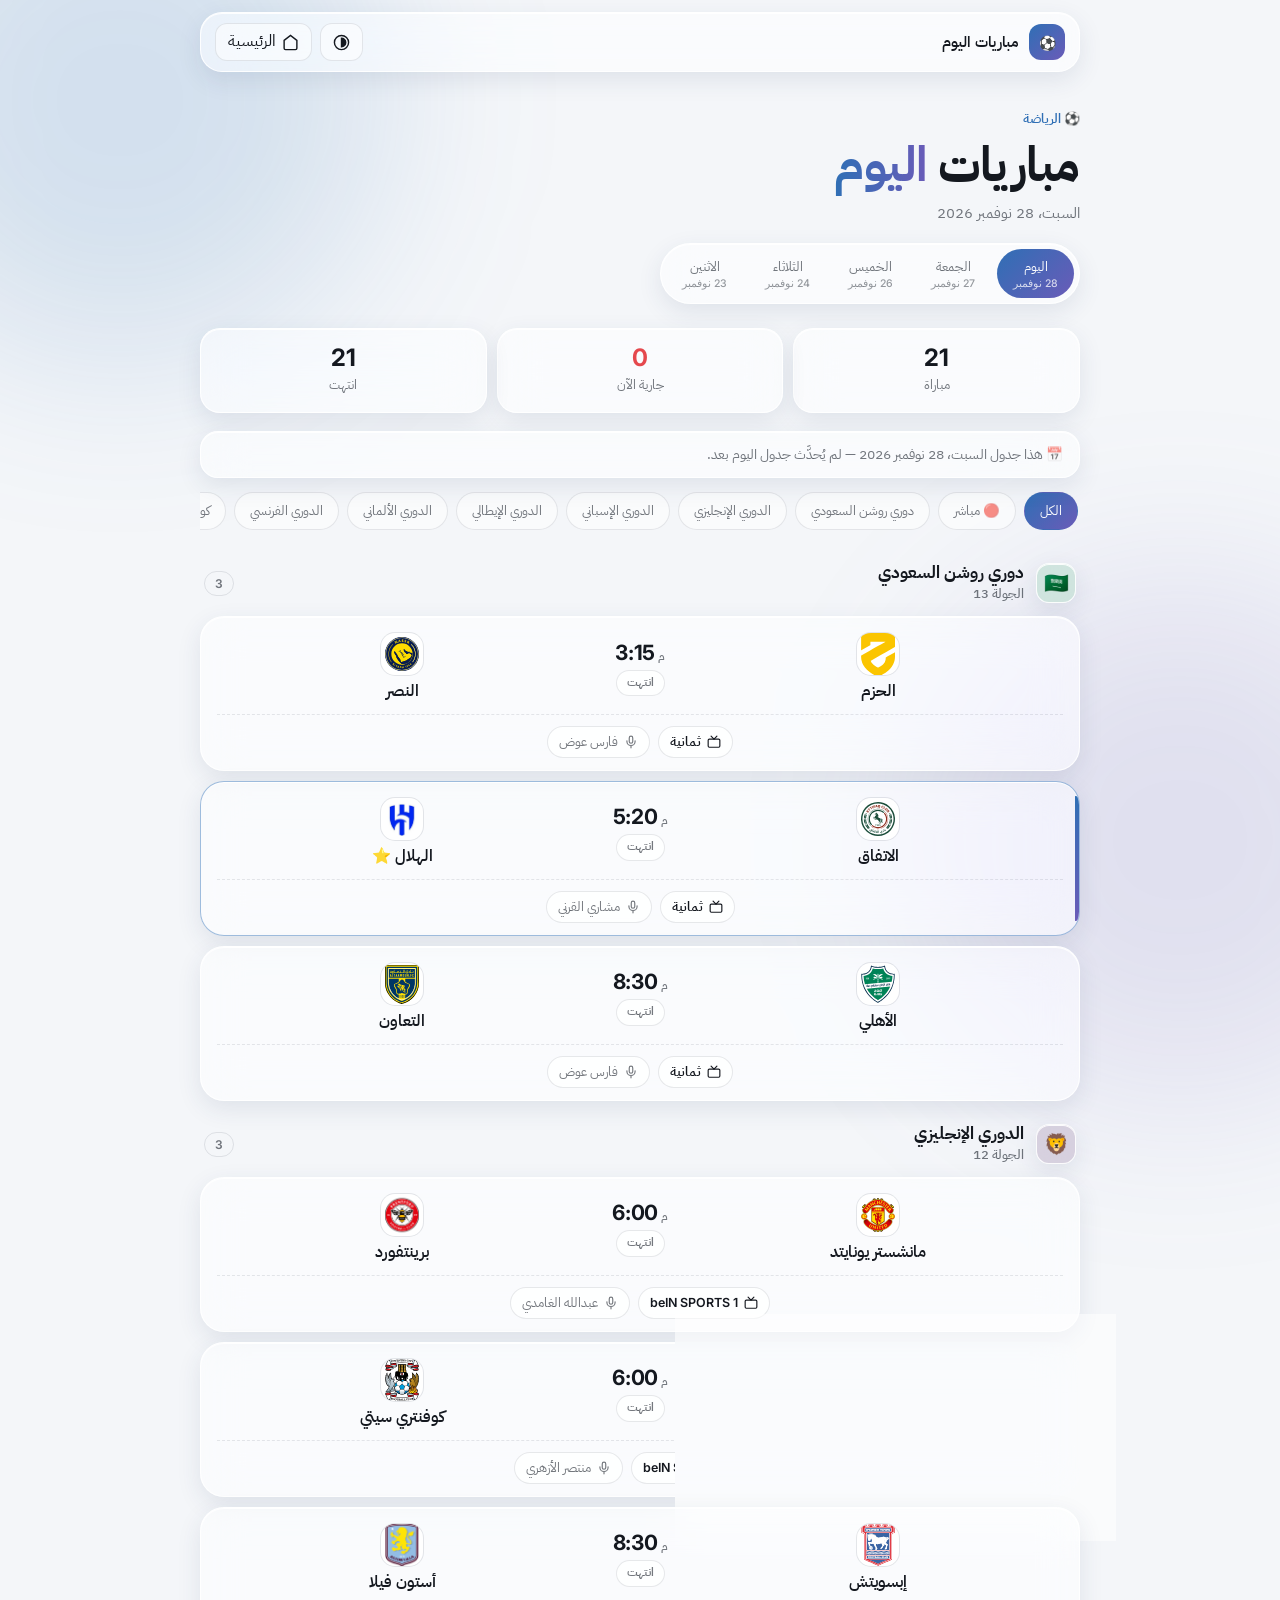
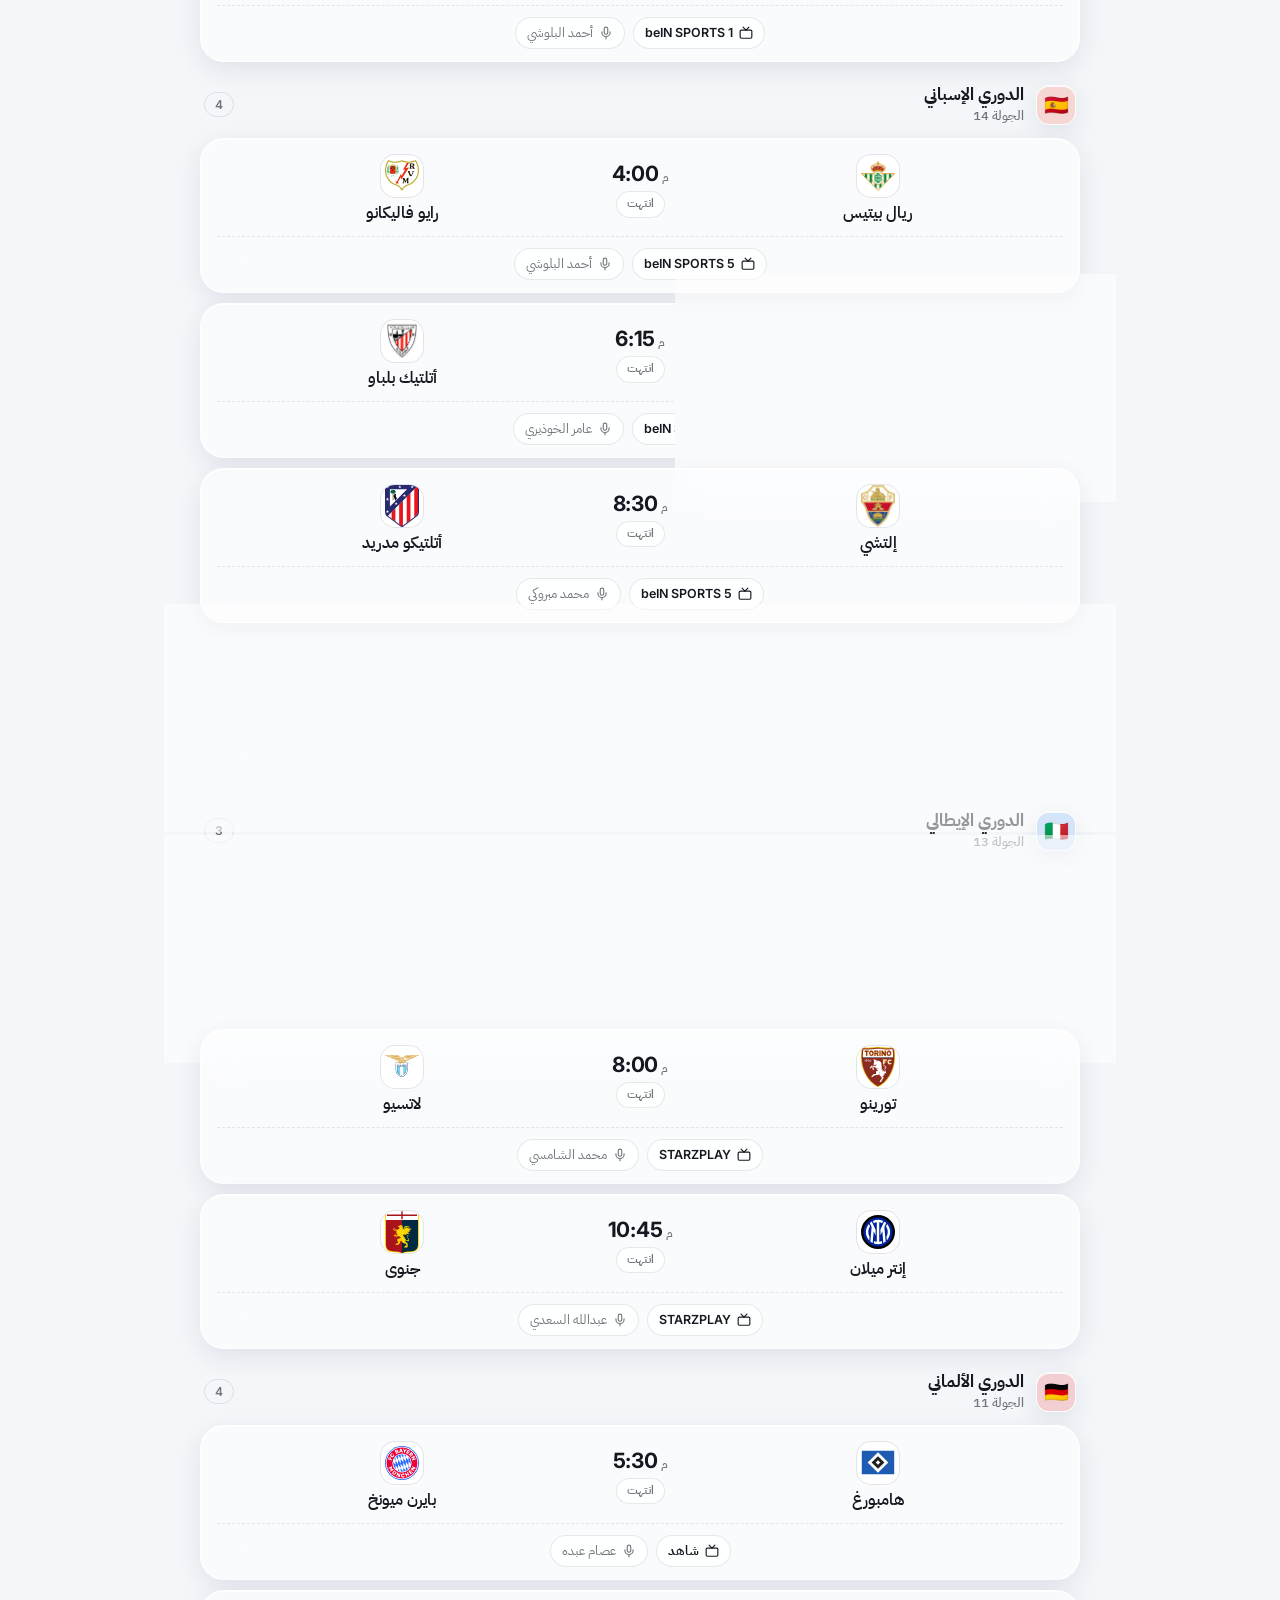
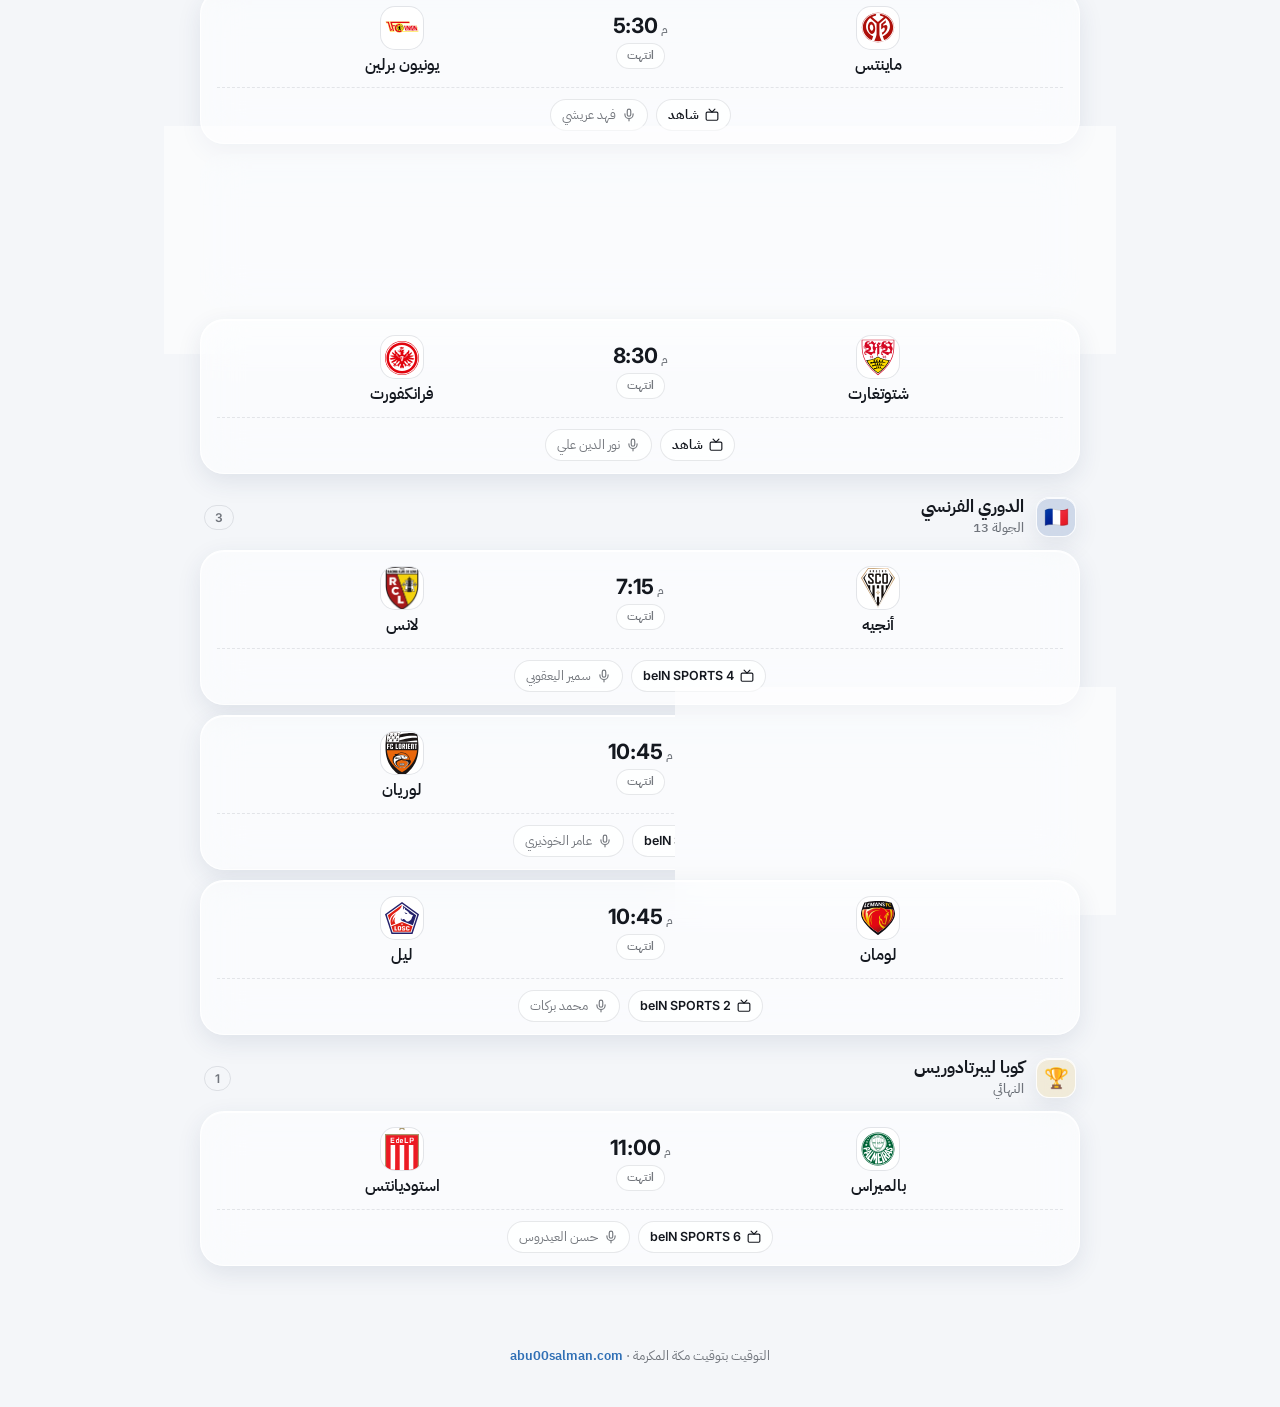
==== commit 95a671ba: "مباريات 28 نوفمبر + نتائج دوري المؤتمر 26 نوفمبر Co-Authored-By: Claude Opus 5.5 <noreply@anthropic." ====
--- a/matches.html
+++ b/matches.html
@@ -201,30 +201,67 @@
    time: 24 ساعة بتوقيت السعودية · fav: true لإبراز المباراة
    s:[أهداف المضيف, أهداف الضيف] — النتيجة النهائية (اتركها null حتى تُعرف)
    كل يوم جديد: انقل جدول TODAY إلى أعلى ARCHIVE وأضف النتائج، ثم ضع جدول اليوم */
-const TODAY = {day:"2026-11-27", leagues:[
+const TODAY = {day:"2026-11-28", leagues:[
   {id:"spl",name:"دوري روشن السعودي",round:"الجولة 13",icon:"🇸🇦",color:"#1b8a5a",matches:[
-    {home:"الخلود",away:"الخليج",time:"15:15",ch:"ثمانية",com:"سلطان الحربي"},
-    {home:"القادسية",away:"الفيحاء",time:"17:20",ch:"ثمانية",com:"سعد يحيى"},
-    {home:"الاتحاد",away:"نيوم",time:"20:30",ch:"ثمانية",com:"فارس عوض"},
+    {home:"الحزم",away:"النصر",time:"15:15",ch:"ثمانية",com:"فارس عوض"},
+    {home:"الاتفاق",away:"الهلال",time:"17:20",ch:"ثمانية",com:"مشاري القرني",fav:true},
+    {home:"الأهلي",away:"التعاون",time:"20:30",ch:"ثمانية",com:"فارس عوض"},
   ]},
   {id:"epl",name:"الدوري الإنجليزي",round:"الجولة 12",icon:"🦁",color:"#3d195b",matches:[
-    {home:"نوتنغهام",away:"تشيلسي",time:"23:00",ch:"beIN SPORTS 1",com:"عامر الخوذيري"},
+    {home:"مانشستر يونايتد",away:"برينتفورد",time:"18:00",ch:"beIN SPORTS 1",com:"عبدالله الغامدي"},
+    {home:"ليدز يونايتد",away:"كوفنتري سيتي",time:"18:00",ch:"beIN SPORTS 6",com:"منتصر الأزهري"},
+    {home:"إبسويتش",away:"أستون فيلا",time:"20:30",ch:"beIN SPORTS 1",com:"أحمد البلوشي"},
   ]},
   {id:"laliga",name:"الدوري الإسباني",round:"الجولة 14",icon:"🇪🇸",color:"#e8341c",matches:[
-    {home:"ليفانتي",away:"راسينغ",time:"23:00",ch:"beIN SPORTS 3",com:"احمد عبده"},
-  ]},
-  {id:"ligue1",name:"الدوري الفرنسي",round:"الجولة 12",icon:"🇫🇷",color:"#0b3d91",matches:[
-    {home:"بريست",away:"باريس إف سي",time:"22:45",ch:"beIN SPORTS 2",com:"نوفل باشي"},
+    {home:"ريال بيتيس",away:"رايو فاليكانو",time:"16:00",ch:"beIN SPORTS 5",com:"أحمد البلوشي"},
+    {home:"ملقا",away:"أتلتيك بلباو",time:"18:15",ch:"beIN SPORTS 5",com:"عامر الخوذيري"},
+    {home:"إلتشي",away:"أتلتيكو مدريد",time:"20:30",ch:"beIN SPORTS 5",com:"محمد مبروكي"},
+    {home:"ريال مدريد",away:"ألافيس",time:"23:00",ch:"beIN SPORTS 1",com:"علي محمد علي",fav:true},
+  ]},
+  {id:"seriea",name:"الدوري الإيطالي",round:"الجولة 13",icon:"🇮🇹",color:"#1a73e8",matches:[
+    {home:"فروسينوني",away:"بارما",time:"17:00",ch:"STARZPLAY",com:"احمد الحامد"},
+    {home:"تورينو",away:"لاتسيو",time:"20:00",ch:"STARZPLAY",com:"محمد الشامسي"},
+    {home:"إنتر ميلان",away:"جنوى",time:"22:45",ch:"STARZPLAY",com:"عبدالله السعدي"},
   ]},
   {id:"bundes",name:"الدوري الألماني",round:"الجولة 11",icon:"🇩🇪",color:"#d20515",matches:[
-    {home:"فيردر بريمن",away:"مونشنغلادباخ",time:"22:30",ch:"شاهد",com:"عائد العصيمي"},
-  ]},
-  {id:"seriea",name:"الدوري الإيطالي",round:"الجولة 13",icon:"🇮🇹",color:"#1a73e8",matches:[
-    {home:"فينيزيا",away:"بولونيا",time:"22:45",ch:"STARZPLAY",com:"حازم عبد السلام"},
+    {home:"هامبورغ",away:"بايرن ميونخ",time:"17:30",ch:"شاهد",com:"عصام عبده"},
+    {home:"ماينتس",away:"يونيون برلين",time:"17:30",ch:"شاهد",com:"فهد عريشي"},
+    {home:"بادربورن",away:"شالكه",time:"17:30",ch:"MBC Action",com:"عبدالله الشهري"},
+    {home:"شتوتغارت",away:"فرانكفورت",time:"20:30",ch:"شاهد",com:"نور الدين علي"},
+  ]},
+  {id:"ligue1",name:"الدوري الفرنسي",round:"الجولة 13",icon:"🇫🇷",color:"#0b3d91",matches:[
+    {home:"أنجيه",away:"لانس",time:"19:15",ch:"beIN SPORTS 4",com:"سمير اليعقوبي"},
+    {home:"باريس سان جيرمان",away:"لوريان",time:"22:45",ch:"beIN SPORTS 4",com:"عامر الخوذيري"},
+    {home:"لومان",away:"ليل",time:"22:45",ch:"beIN SPORTS 2",com:"محمد بركات"},
+  ]},
+  {id:"libertadores",name:"كوبا ليبرتادوريس",round:"النهائي",icon:"🏆",color:"#c8a23a",matches:[
+    {home:"بالميراس",away:"استوديانتس",time:"23:00",ch:"beIN SPORTS 6",com:"حسن العيدروس"},
   ]},
 ]};
 /* 🗄️ الأرشيف — الأحدث أولًا */
 const ARCHIVE = [
+ {day:"2026-11-27", leagues:[
+  {id:"spl",name:"دوري روشن السعودي",round:"الجولة 13",icon:"🇸🇦",color:"#1b8a5a",matches:[
+    {home:"الخلود",away:"الخليج",time:"15:15",ch:"ثمانية",com:"سلطان الحربي",s:null},
+    {home:"القادسية",away:"الفيحاء",time:"17:20",ch:"ثمانية",com:"سعد يحيى",s:null},
+    {home:"الاتحاد",away:"نيوم",time:"20:30",ch:"ثمانية",com:"فارس عوض",s:null},
+  ]},
+  {id:"epl",name:"الدوري الإنجليزي",round:"الجولة 12",icon:"🦁",color:"#3d195b",matches:[
+    {home:"نوتنغهام",away:"تشيلسي",time:"23:00",ch:"beIN SPORTS 1",com:"عامر الخوذيري",s:null},
+  ]},
+  {id:"laliga",name:"الدوري الإسباني",round:"الجولة 14",icon:"🇪🇸",color:"#e8341c",matches:[
+    {home:"ليفانتي",away:"راسينغ",time:"23:00",ch:"beIN SPORTS 3",com:"احمد عبده",s:null},
+  ]},
+  {id:"ligue1",name:"الدوري الفرنسي",round:"الجولة 12",icon:"🇫🇷",color:"#0b3d91",matches:[
+    {home:"بريست",away:"باريس إف سي",time:"22:45",ch:"beIN SPORTS 2",com:"نوفل باشي",s:null},
+  ]},
+  {id:"bundes",name:"الدوري الألماني",round:"الجولة 11",icon:"🇩🇪",color:"#d20515",matches:[
+    {home:"فيردر بريمن",away:"مونشنغلادباخ",time:"22:30",ch:"شاهد",com:"عائد العصيمي",s:null},
+  ]},
+  {id:"seriea",name:"الدوري الإيطالي",round:"الجولة 13",icon:"🇮🇹",color:"#1a73e8",matches:[
+    {home:"فينيزيا",away:"بولونيا",time:"22:45",ch:"STARZPLAY",com:"حازم عبد السلام",s:null},
+  ]},
+]},
  {day:"2026-11-26", leagues:[
   {id:"spl",name:"دوري روشن السعودي",round:"الجولة 13",icon:"🇸🇦",color:"#1b8a5a",matches:[
     {home:"الفتح",away:"الرياض",time:"17:25",ch:"ثمانية",com:"جعفر الصليح",s:null},
@@ -233,12 +270,12 @@
   ]},
   {id:"uecl",name:"دوري المؤتمر الأوروبي",round:"الجولة 4",icon:"🟢",color:"#16a34a",matches:[
     {home:"كايرات",away:"ميالبي",time:"18:30",ch:"beIN SPORTS 2",com:"محمد بركات",s:null},
-    {home:"أياكس أمستردام",away:"ثون",time:"20:45",ch:"beIN SPORTS 9",com:"أحمد عبده",s:null},
-    {home:"برايتون",away:"كرايوفا",time:"20:45",ch:"beIN SPORTS 2",com:"أحمد فؤاد",s:null},
-    {home:"إيبيريا",away:"خيتافي",time:"20:45",ch:"beIN SPORTS XTRA 1",com:"محمد المبروكي",s:null},
-    {home:"فرايبورغ",away:"تفينتي أنشخيده",time:"23:00",ch:"beIN SPORTS 7",com:"بكر علوان",s:null},
-    {home:"بوراك",away:"أتالانتا",time:"23:00",ch:"beIN SPORTS 8",com:"حسن العيدروس",s:null},
-    {home:"سسكا صوفيا",away:"طرابزون سبور",time:"23:00",ch:"beIN SPORTS 1",com:"جواد بدة",s:null},
+    {home:"أياكس أمستردام",away:"ثون",time:"20:45",ch:"beIN SPORTS 9",com:"أحمد عبده",s:[4,0]},
+    {home:"برايتون",away:"كرايوفا",time:"20:45",ch:"beIN SPORTS 2",com:"أحمد فؤاد",s:[4,0]},
+    {home:"إيبيريا",away:"خيتافي",time:"20:45",ch:"beIN SPORTS XTRA 1",com:"محمد المبروكي",s:[1,0]},
+    {home:"فرايبورغ",away:"تفينتي أنشخيده",time:"23:00",ch:"beIN SPORTS 7",com:"بكر علوان",s:[2,1]},
+    {home:"بوراك",away:"أتالانتا",time:"23:00",ch:"beIN SPORTS 8",com:"حسن العيدروس",s:[2,3]},
+    {home:"سسكا صوفيا",away:"طرابزون سبور",time:"23:00",ch:"beIN SPORTS 1",com:"جواد بدة",s:[1,2]},
   ]},
   {id:"uel",name:"الدوري الأوروبي",round:"الجولة 5",icon:"🟠",color:"#f07a1a",matches:[
     {home:"أولمبياكوس",away:"ميلان",time:"20:45",ch:"beIN SPORTS 1",com:"عصام الشوالي",s:[2,4]},
@@ -306,7 +343,7 @@
 ];
 let DAY = TODAY.day, LEAGUES = TODAY.leagues, VIEW = 0; // 0 = اليوم، 1.. = أيام الأرشيف
 /* الاسم الإنجليزي لجلب الشعار تلقائيًا — أو local:مسار_صورة لشعار محلي */
-const LOGOS = {"الهلال": "local:logos/alhilal.jpg", "نفتشي": "local:logos/neftchi.svg", "الشمال": "local:logos/alshamal.svg", "الأهلي": "local:logos/alahli.svg", "العين": "local:logos/alain.svg", "استقلال": "local:logos/esteghlal.svg", "تراكتور": "local:logos/tractor.svg", "الوصل": "local:logos/alwasl.svg", "الاتحاد": "local:logos/alittihad.svg", "باختاكور": "local:logos/pakhtakor.svg", "القوة الجوية": "local:logos/alquwa.svg", "الغرافة": "local:logos/algharafa.svg", "برينتفورد": "local:logos/brentford.png", "إيفرتون": "local:logos/everton.png", "ليفانتي": "local:logos/levante.png", "التشي": "local:logos/elche.png", "مونزا": "local:logos/monza.png", "فيورنتينا": "local:logos/fiorentina.png", "شباب الأهلي": "local:logos/shababahli.svg", "القادسية": "local:logos/qadsiah.svg", "النصر": "local:logos/alnassr.svg", "السد": "local:logos/alsadd.svg", "غلطة سراي": "local:logos/galatasaray.png", "أستون فيلا": "local:logos/astonvilla.png", "بودو / غليمت": "local:logos/bodo.png", "لاسك لينتس": "local:logos/lask.png", "ريال مدريد": "local:logos/realmadrid.png", "أيندهوفن": "local:logos/psv.png", "مانشستر سيتي": "local:logos/mancity.png", "نابولي": "local:logos/napoli.png", "آرسنال": "local:logos/arsenal.png", "بوروسيا دورتموند": "local:logos/dortmund.png", "كومو": "local:logos/como.png", "أيك أثينا": "local:logos/aek.png", "فينورد": "local:logos/feyenoord.png", "بورتو": "local:logos/porto.png", "لايبزيغ": "local:logos/leipzig.png", "لانس": "local:logos/lens.png", "سلوفان": "local:logos/slovan.svg", "ريال بيتيس": "local:logos/betis.png", "إيست بنغال": "local:logos/eastbengal.svg", "الحسين": "local:logos/alhussein.svg", "الشرطة": "local:logos/alshorta.svg", "الزوراء": "local:logos/alzawraa.svg", "عجمان": "local:logos/ajman.svg", "الاتفاق": "local:logos/ettifaq.svg", "الدحيل": "local:logos/duhail.svg", "نيوم": "local:logos/neom.svg", "الفتح": "local:logos/fateh.svg", "الرياض": "local:logos/alriyadh.svg", "أبها": "local:logos/abha.svg", "الشباب": "local:logos/alshabab.svg", "كايرات": "local:logos/kairat.svg", "ميالبي": "local:logos/mjallby.svg", "أياكس أمستردام": "local:logos/ajax.png", "ثون": "local:logos/thun.png", "برايتون": "local:logos/brighton.png", "كرايوفا": "local:logos/craiova.png", "إيبيريا": "local:logos/iberia.svg", "خيتافي": "local:logos/getafe.png", "فرايبورغ": "local:logos/freiburg.png", "تفينتي أنشخيده": "local:logos/twente.png", "بوراك": "local:logos/borac.svg", "أتالانتا": "local:logos/atalanta.png", "سسكا صوفيا": "local:logos/cskasofia.svg", "طرابزون سبور": "local:logos/trabzonspor.png", "أولمبياكوس": "local:logos/olympiacos.svg", "ميلان": "local:logos/milan.png", "مارسيليا": "local:logos/marseille.png", "ليفسكي": "local:logos/levski.svg", "فيكتوريا بيلزن": "local:logos/plzen.png", "بنفيكا": "local:logos/benfica.png", "دينامو زغرب": "local:logos/dinamozagreb.svg", "باير ليفركوزن": "local:logos/leverkusen.png", "سالزبورغ": "local:logos/salzburg.png", "أرارات أرمينيا": "local:logos/ararat.svg", "سيلتا فيغو": "local:logos/celta.png", "بورنموث": "local:logos/bournemouth.png", "يوفنتوس": "local:logos/juventus.png", "ليون": "local:logos/lyon.png", "ليلستروم": "local:logos/lillestrom.png", "سبارتا براغ": "local:logos/sparta.png", "ألكمار": "local:logos/az.png", "كريستال بالاس": "local:logos/palace.png", "ريال سوسيداد": "local:logos/sociedad.png", "سندرلاند": "local:logos/sunderland.png", "بياليستوك": "local:logos/jagiellonia.svg", "هوفنهايم": "local:logos/hoffenheim.png", "شتورم غراتس": "local:logos/sturm.svg", "تورينسي": "local:logos/torreense.svg", "سيلتك": "local:logos/celtic.svg", "نيميخن": "local:logos/nec.png", "رين": "local:logos/rennes.svg", "أوفي كريت": "local:logos/ofi.svg", "أندرلخت": "local:logos/anderlecht.svg", "الخلود": "local:logos/kholood.svg", "الخليج": "local:logos/khaleej.svg", "الفيحاء": "local:logos/fayha.svg", "نوتنغهام": "local:logos/forest.svg", "تشيلسي": "local:logos/chelsea.svg", "راسينغ": "local:logos/racing.svg", "بريست": "local:logos/brest.svg", "باريس إف سي": "local:logos/parisfc.svg", "فيردر بريمن": "local:logos/werder.svg", "مونشنغلادباخ": "local:logos/gladbach.svg", "فينيزيا": "local:logos/venezia.svg", "بولونيا": "local:logos/bologna.svg", "نيقوسيا": "local:logos/omonia.svg"};
+const LOGOS = {"الهلال": "local:logos/alhilal.jpg", "نفتشي": "local:logos/neftchi.svg", "الشمال": "local:logos/alshamal.svg", "الأهلي": "local:logos/alahli.svg", "العين": "local:logos/alain.svg", "استقلال": "local:logos/esteghlal.svg", "تراكتور": "local:logos/tractor.svg", "الوصل": "local:logos/alwasl.svg", "الاتحاد": "local:logos/alittihad.svg", "باختاكور": "local:logos/pakhtakor.svg", "القوة الجوية": "local:logos/alquwa.svg", "الغرافة": "local:logos/algharafa.svg", "برينتفورد": "local:logos/brentford.png", "إيفرتون": "local:logos/everton.png", "ليفانتي": "local:logos/levante.png", "التشي": "local:logos/elche.png", "مونزا": "local:logos/monza.png", "فيورنتينا": "local:logos/fiorentina.png", "شباب الأهلي": "local:logos/shababahli.svg", "القادسية": "local:logos/qadsiah.svg", "النصر": "local:logos/alnassr.svg", "السد": "local:logos/alsadd.svg", "غلطة سراي": "local:logos/galatasaray.png", "أستون فيلا": "local:logos/astonvilla.png", "بودو / غليمت": "local:logos/bodo.png", "لاسك لينتس": "local:logos/lask.png", "ريال مدريد": "local:logos/realmadrid.png", "أيندهوفن": "local:logos/psv.png", "مانشستر سيتي": "local:logos/mancity.png", "نابولي": "local:logos/napoli.png", "آرسنال": "local:logos/arsenal.png", "بوروسيا دورتموند": "local:logos/dortmund.png", "كومو": "local:logos/como.png", "أيك أثينا": "local:logos/aek.png", "فينورد": "local:logos/feyenoord.png", "بورتو": "local:logos/porto.png", "لايبزيغ": "local:logos/leipzig.png", "لانس": "local:logos/lens.png", "سلوفان": "local:logos/slovan.svg", "ريال بيتيس": "local:logos/betis.png", "إيست بنغال": "local:logos/eastbengal.svg", "الحسين": "local:logos/alhussein.svg", "الشرطة": "local:logos/alshorta.svg", "الزوراء": "local:logos/alzawraa.svg", "عجمان": "local:logos/ajman.svg", "الاتفاق": "local:logos/ettifaq.svg", "الدحيل": "local:logos/duhail.svg", "نيوم": "local:logos/neom.svg", "الفتح": "local:logos/fateh.svg", "الرياض": "local:logos/alriyadh.svg", "أبها": "local:logos/abha.svg", "الشباب": "local:logos/alshabab.svg", "كايرات": "local:logos/kairat.svg", "ميالبي": "local:logos/mjallby.svg", "أياكس أمستردام": "local:logos/ajax.png", "ثون": "local:logos/thun.png", "برايتون": "local:logos/brighton.png", "كرايوفا": "local:logos/craiova.png", "إيبيريا": "local:logos/iberia.svg", "خيتافي": "local:logos/getafe.png", "فرايبورغ": "local:logos/freiburg.png", "تفينتي أنشخيده": "local:logos/twente.png", "بوراك": "local:logos/borac.svg", "أتالانتا": "local:logos/atalanta.png", "سسكا صوفيا": "local:logos/cskasofia.svg", "طرابزون سبور": "local:logos/trabzonspor.png", "أولمبياكوس": "local:logos/olympiacos.svg", "ميلان": "local:logos/milan.png", "مارسيليا": "local:logos/marseille.png", "ليفسكي": "local:logos/levski.svg", "فيكتوريا بيلزن": "local:logos/plzen.png", "بنفيكا": "local:logos/benfica.png", "دينامو زغرب": "local:logos/dinamozagreb.svg", "باير ليفركوزن": "local:logos/leverkusen.png", "سالزبورغ": "local:logos/salzburg.png", "أرارات أرمينيا": "local:logos/ararat.svg", "سيلتا فيغو": "local:logos/celta.png", "بورنموث": "local:logos/bournemouth.png", "يوفنتوس": "local:logos/juventus.png", "ليون": "local:logos/lyon.png", "ليلستروم": "local:logos/lillestrom.png", "سبارتا براغ": "local:logos/sparta.png", "ألكمار": "local:logos/az.png", "كريستال بالاس": "local:logos/palace.png", "ريال سوسيداد": "local:logos/sociedad.png", "سندرلاند": "local:logos/sunderland.png", "بياليستوك": "local:logos/jagiellonia.svg", "هوفنهايم": "local:logos/hoffenheim.png", "شتورم غراتس": "local:logos/sturm.svg", "تورينسي": "local:logos/torreense.svg", "سيلتك": "local:logos/celtic.svg", "نيميخن": "local:logos/nec.png", "رين": "local:logos/rennes.svg", "أوفي كريت": "local:logos/ofi.svg", "أندرلخت": "local:logos/anderlecht.svg", "الخلود": "local:logos/kholood.svg", "الخليج": "local:logos/khaleej.svg", "الفيحاء": "local:logos/fayha.svg", "نوتنغهام": "local:logos/forest.svg", "تشيلسي": "local:logos/chelsea.svg", "راسينغ": "local:logos/racing.svg", "بريست": "local:logos/brest.svg", "باريس إف سي": "local:logos/parisfc.svg", "فيردر بريمن": "local:logos/werder.svg", "مونشنغلادباخ": "local:logos/gladbach.svg", "فينيزيا": "local:logos/venezia.svg", "بولونيا": "local:logos/bologna.svg", "نيقوسيا": "local:logos/omonia.svg", "الحزم": "local:logos/hazem.svg", "التعاون": "local:logos/taawoun.svg", "مانشستر يونايتد": "local:logos/manutd.svg", "ليدز يونايتد": "local:logos/leeds.svg", "كوفنتري سيتي": "local:logos/coventry.svg", "إبسويتش": "local:logos/ipswich.svg", "رايو فاليكانو": "local:logos/rayo.svg", "أتلتيك بلباو": "local:logos/athletic.png", "إلتشي": "local:logos/elche.png", "أتلتيكو مدريد": "local:logos/atletico.svg", "ألافيس": "local:logos/alaves.svg", "فروسينوني": "local:logos/frosinone.svg", "بارما": "local:logos/parma.svg", "تورينو": "local:logos/torino.svg", "لاتسيو": "local:logos/lazio.svg", "إنتر ميلان": "local:logos/inter.svg", "جنوى": "local:logos/genoa.svg", "هامبورغ": "local:logos/hamburg.svg", "بايرن ميونخ": "local:logos/bayern.svg", "ماينتس": "local:logos/mainz.svg", "يونيون برلين": "local:logos/union.svg", "بادربورن": "local:logos/paderborn.svg", "شالكه": "local:logos/schalke.svg", "شتوتغارت": "local:logos/stuttgart.svg", "فرانكفورت": "local:logos/frankfurt.svg", "أنجيه": "local:logos/angers.svg", "باريس سان جيرمان": "local:logos/psg.svg", "لوريان": "local:logos/lorient.svg", "لومان": "local:logos/lemans.svg", "ليل": "local:logos/lille.svg", "بالميراس": "local:logos/palmeiras.svg", "استوديانتس": "local:logos/estudiantes.svg"};
 const MATCH_MIN = 115; // مدة المباراة التقريبية بالدقائق
 /* 🌐 مصادر بث عامة مرخّصة يراها كل الزوار (HLS ‎.m3u8 عبر https فقط)
    المفتاح: اسم القناة كما في ch، أو "الفريق المضيف|الفريق الضيف" لمباراة بعينها.
